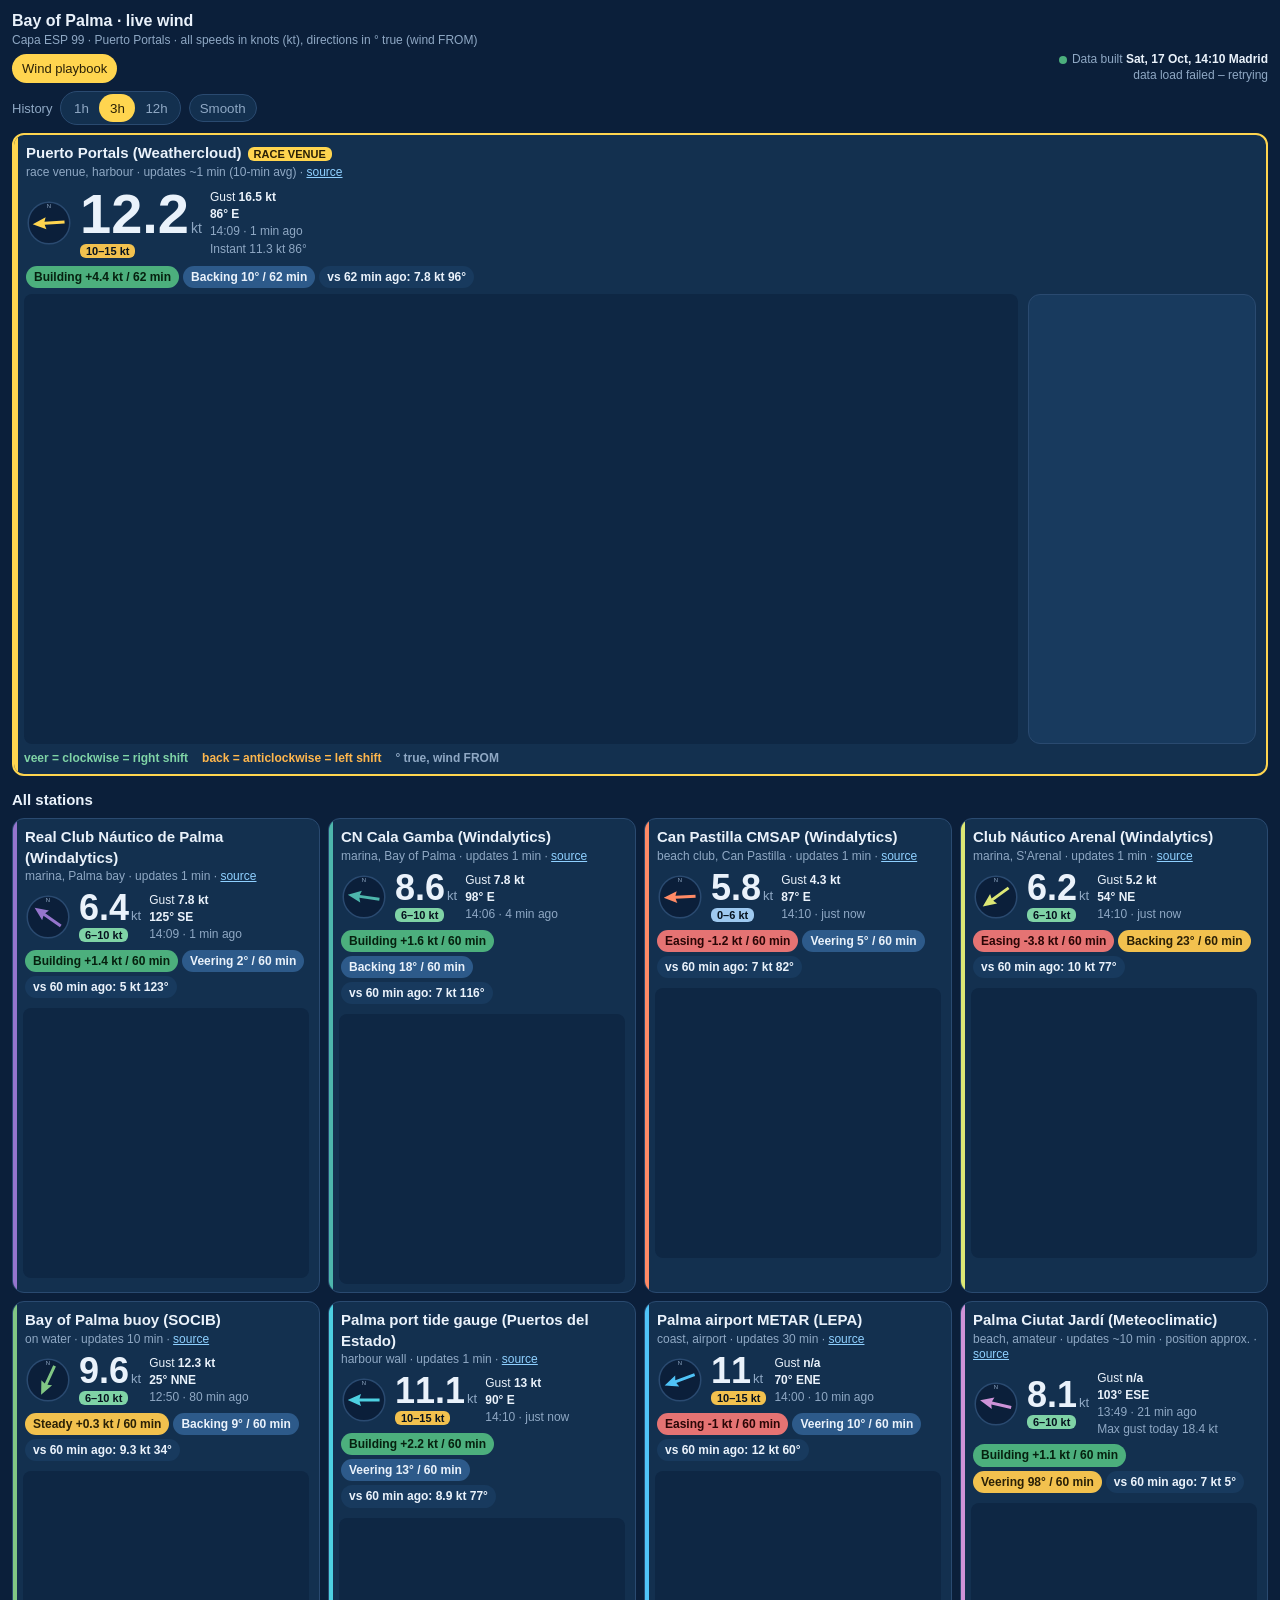
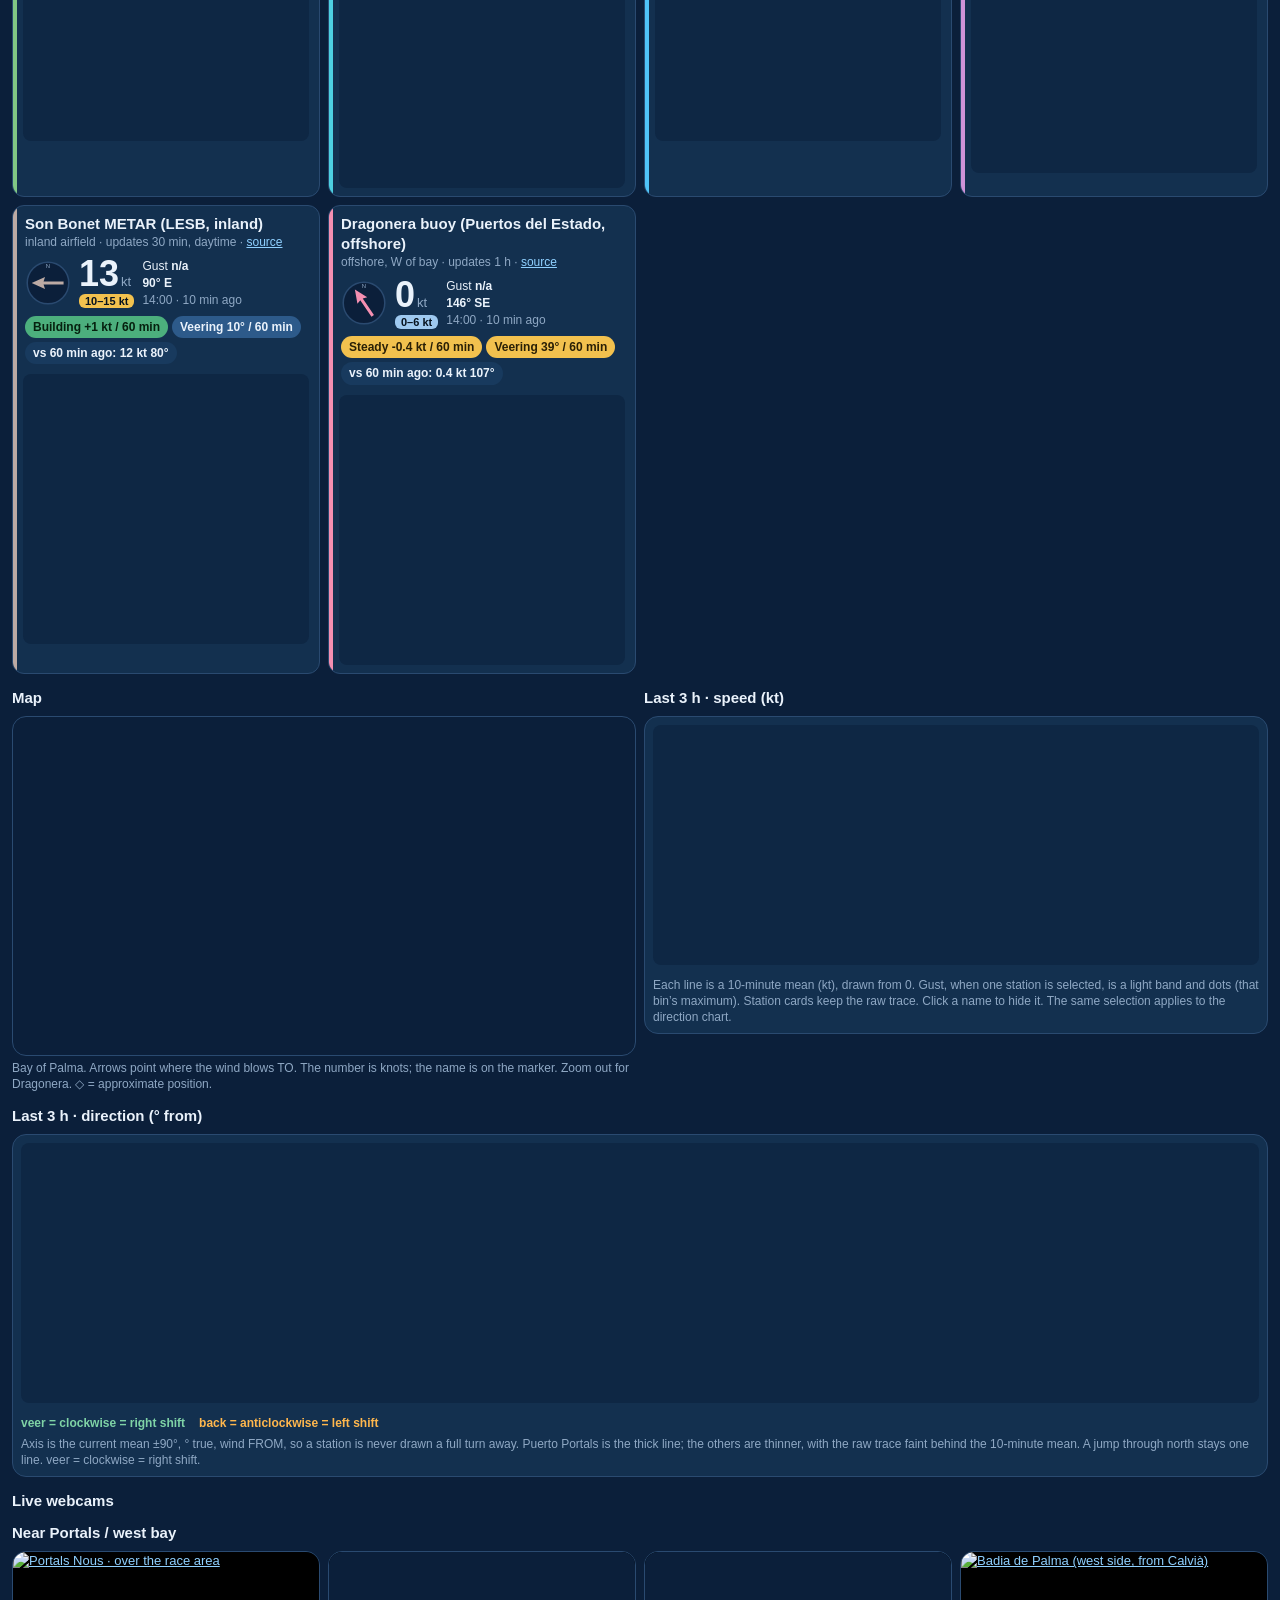
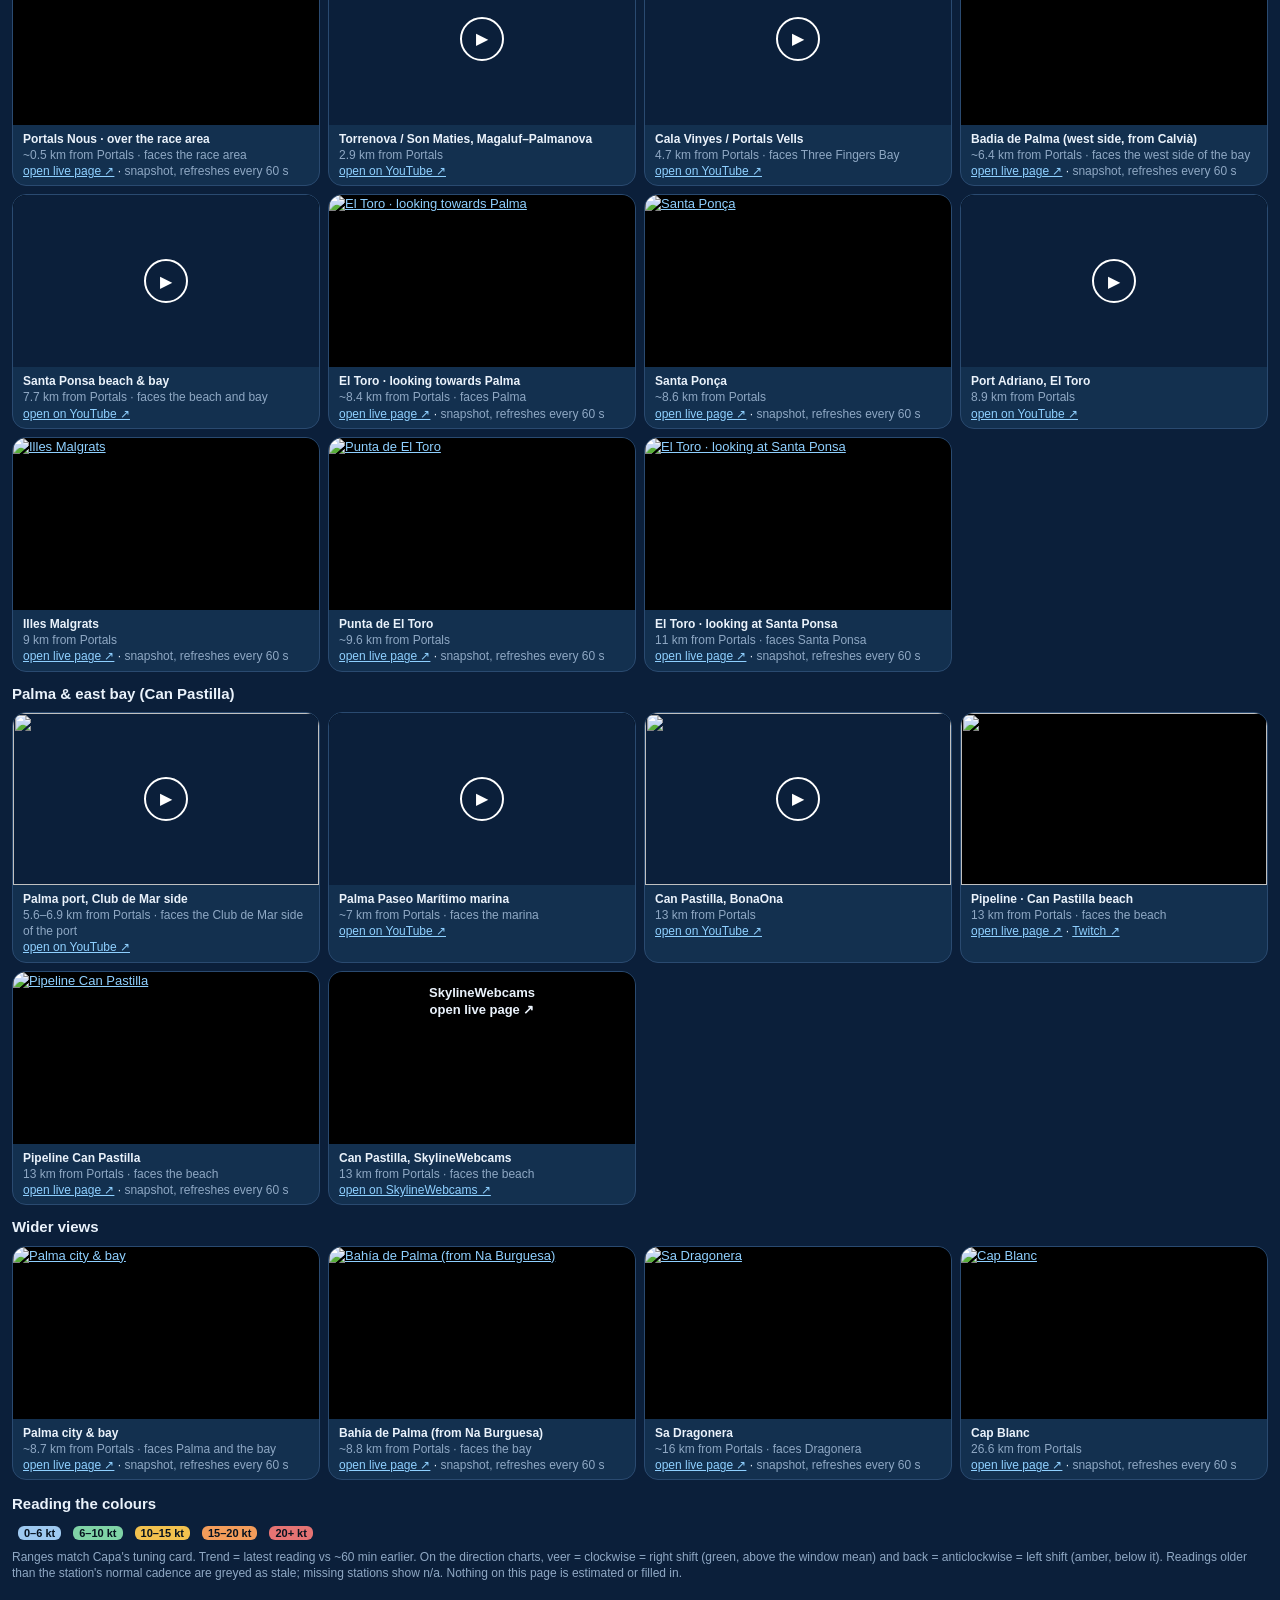
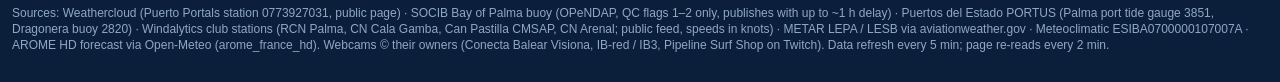
==== site/index.html @ 5b49b43e "Fix direction charts so the axis and panels stay readable. Lock chart SVG heights so the hero and st" ====
<!doctype html>
<html lang="en"><head>
<meta charset="utf-8"><meta name="viewport" content="width=device-width,initial-scale=1,viewport-fit=cover">
<title>Bay of Palma live wind · Capa ESP 99</title>
<meta name="theme-color" content="#0B1F3A">
<link rel="stylesheet" href="https://unpkg.com/leaflet@1.9.4/dist/leaflet.css">
<style>
:root{--navy:#0B1F3A;--panel:#13304F;--panel2:#183a5e;--line:#2A4A70;--text:#EAF2FB;--muted:#8FA8C4;--green:#4CAF7D;--red:#E57373;--amber:#F2C14E}
*{box-sizing:border-box}html,body{margin:0;background:var(--navy);color:var(--text);font:13px/1.35 -apple-system,BlinkMacSystemFont,"Segoe UI",Roboto,sans-serif}
.wrap{max-width:1440px;margin:0 auto;padding:10px 12px 28px}
header{display:flex;justify-content:space-between;align-items:flex-end;gap:8px;flex-wrap:wrap;margin-bottom:8px}
h1{font-size:16px;margin:0}h2{font-size:15px;margin:14px 0 8px}.muted{color:var(--muted)}.small{font-size:12px}
.upd{font-size:12px;color:var(--muted);text-align:right}.upd b{color:var(--text)}
.playlink{display:inline-block;margin-top:6px;font:600 12px/1 inherit;color:#2a2006;background:#FFD54F;text-decoration:none;border-radius:999px;padding:6px 10px}
.playlink:hover{filter:brightness(1.06)}
.dot{display:inline-block;width:8px;height:8px;border-radius:50%;background:var(--green);margin-right:5px;vertical-align:middle}
.grid{display:grid;grid-template-columns:repeat(auto-fill,minmax(248px,1fr));gap:8px}
.card{background:var(--panel);border:1px solid var(--line);border-radius:12px;padding:8px 10px;position:relative;overflow:hidden}
.card .bar{position:absolute;left:0;top:0;bottom:0;width:4px}
.card h3{font-size:15px;margin:0 0 1px;padding-left:2px}.card .sub{font-size:12px;color:var(--muted);padding-left:2px;line-height:1.3}
.row{display:flex;align-items:center;gap:8px;margin-top:6px;padding-left:2px}
.spd{font-size:36px;font-weight:700;line-height:1}.spd small{font-size:13px;color:var(--muted);font-weight:500;margin-left:2px}
.meta{font-size:12px}.meta div{margin:1px 0}
.arrow{width:46px;height:46px;flex:0 0 46px}
.pills{display:flex;flex-wrap:wrap;align-items:center;gap:4px;margin-top:6px;padding-left:2px}
.pill{flex:0 0 auto;align-self:center;white-space:nowrap;font-size:12px;line-height:1.35;font-weight:600;padding:3px 8px;border-radius:999px;background:var(--panel2);color:var(--text)}
.pill.up{background:var(--green);color:#06210f}.pill.down{background:var(--red);color:#2a0606}.pill.flat{background:var(--amber);color:#2a2006}
.pill.veer,.pill.back{background:#2d5a8a}.pill.big{background:var(--amber);color:#2a2006;font-size:12px;line-height:1.35;padding:3px 8px}
.range{font-size:11px;font-weight:700;padding:1px 6px;border-radius:6px;color:#06121f}
.na{opacity:.55}.na .spd{font-size:26px}
.hero{border:2px solid #FFD54F}.hero .spd{font-size:56px}.hero .spd small{font-size:14px}
.tag{font-size:11px;font-weight:700;background:#FFD54F;color:#2a2006;border-radius:6px;padding:1px 6px;margin-left:6px;vertical-align:middle}
#map{height:340px;border-radius:14px;border:1px solid var(--line)}
.leaflet-container{background:#0f2a47}
.wlab{background:rgba(11,31,58,.92);color:#fff;border:1px solid var(--line);border-radius:6px;padding:0 4px;font-size:11px;font-weight:700;line-height:1.35;white-space:nowrap}
.leaflet-div-icon.mkicon{background:transparent;border:0}
.mk{position:relative;width:18px;height:18px;overflow:visible}
.mk svg{display:block}
.mk .wlab{position:absolute;left:16px;top:-4px;pointer-events:none}
.leaflet-tooltip{background:#0B1F3A;color:#EAF2FB;border:1px solid #2A4A70;font-size:12px;font-weight:600;box-shadow:none}
.leaflet-tooltip-top:before{border-top-color:#2A4A70}
.chartbox{background:var(--panel);border:1px solid var(--line);border-radius:14px;padding:8px}
svg text{fill:var(--muted);font-size:11px}
.winbar{display:flex;align-items:center;gap:8px;flex-wrap:wrap;margin:0 0 8px}
.wins{display:flex;background:var(--panel);border:1px solid var(--line);border-radius:999px;padding:2px}
.wins button{font:600 12px/1 inherit;color:var(--muted);background:transparent;border:0;border-radius:999px;padding:5px 10px;min-height:28px;min-width:36px;cursor:pointer}
.wins button.on{background:#FFD54F;color:#2a2006}
#smooth{font:600 12px/1 inherit;color:var(--muted);background:var(--panel);border:1px solid var(--line);border-radius:999px;padding:5px 10px;min-height:28px;cursor:pointer}
#smooth.on{background:#8fd0ff;color:#062033}
.station-chart,.combo-chart{margin-top:0;touch-action:pan-y;min-width:0;background:#0E2744;border-radius:8px}
.card .station-chart{min-height:270px}
.hero .station-chart{min-height:450px}
#cAll{min-height:240px}#cDirAll{min-height:260px}
.station-chart svg,.combo-chart svg{font-family:inherit;display:block;width:100%;max-width:100%}
.station-chart svg text,.combo-chart svg text{fill:#E7F1FB;font-size:12px}
.windpair{display:flex;flex-direction:column;gap:4px;margin-top:6px;min-width:0}
.shift{display:flex;flex-wrap:wrap;align-items:baseline;gap:2px 10px}
.shift-now{font-size:26px;font-weight:800;letter-spacing:-.03em;line-height:1}
.shift-now .cp{font-size:14px;font-weight:700;color:#8FD0FF;margin-left:4px}
.shift-d{font-size:13px;font-weight:700}
.shift-d.veer{color:#7FD3A6}
.shift-d.back{color:#FFB74D}
.shift-d.steady{color:#C5D4E6}
.shift-d.na{color:#8FA8C4;font-weight:600}
.hero .shift-now{font-size:36px}
.hero .shift-now .cp{font-size:16px}
.hero .shift-d{font-size:15px}
.dirkey{display:flex;flex-wrap:wrap;gap:4px 14px;margin-top:6px;font-size:12px;font-weight:650}
.dirkey .veer{color:#7FD3A6}
.dirkey .back{color:#FFB74D}
@media(min-width:720px){
  .hero .windpair{display:grid;grid-template-columns:minmax(0,1fr) 228px;gap:10px;align-items:stretch}
  .hero .station-chart{grid-column:1;grid-row:1}
  .hero .shift{grid-column:2;grid-row:1;flex-direction:column;align-items:flex-start;justify-content:center;gap:8px;background:#183a5e;border:1px solid var(--line);border-radius:12px;padding:12px 14px}
  .hero .shift-now{font-size:46px}
  .hero .shift-now .cp{font-size:20px}
}
.legend{display:flex;flex-wrap:wrap;gap:4px;font-size:12px;margin:6px 0 0}
.legend button{font:600 12px/1 inherit;color:var(--text);background:var(--panel2);border:1px solid var(--line);border-radius:999px;padding:4px 8px;min-height:26px;cursor:pointer;display:inline-flex;align-items:center;gap:5px}
.legend button.off{opacity:.38}
.legend i{display:inline-block;width:16px;height:0;border-top:3px solid;border-radius:2px}
.legend i.dash{border-top-style:dashed}
.tip{position:fixed;z-index:80;pointer-events:none;background:#071525;border:1px solid #8fd0ff;color:#EAF2FB;border-radius:8px;padding:5px 7px;font-size:12px;line-height:1.35;max-width:min(280px,calc(100vw - 16px));box-shadow:0 6px 18px rgba(0,0,0,.45)}
.camgroup{margin:0 0 8px}
.camgroup h3{font-size:15px;margin:12px 0 8px}
.cams{display:grid;grid-template-columns:repeat(auto-fill,minmax(280px,1fr));gap:8px}
.cam{background:var(--panel);border:1px solid var(--line);border-radius:14px;overflow:hidden}
.cam .media{aspect-ratio:16/9;background:#000;display:block;width:100%;position:relative}.cam img{width:100%;height:100%;object-fit:cover;display:block}
.cam iframe{width:100%;height:100%;border:0;display:block}
.cam .cap{padding:6px 10px;font-size:12px}.cam .cap a{color:#8fd0ff}
.ytgo{position:absolute;inset:0;width:100%;height:100%;border:0;padding:0;margin:0;background:#0B1F3A;cursor:pointer;color:#fff}
.ytgo img{width:100%;height:100%;object-fit:cover}
.ytbtn{position:absolute;left:50%;top:50%;transform:translate(-50%,-50%);width:44px;height:44px;border-radius:50%;background:rgba(11,31,58,.85);border:2px solid #fff;display:flex;align-items:center;justify-content:center;font-size:16px}
.skylink{display:flex;align-items:center;justify-content:center;text-align:center;padding:12px;color:#EAF2FB;text-decoration:none;font-size:13px;font-weight:600}
a{color:#8fd0ff}
table.rng{border-collapse:collapse;font-size:12px}table.rng td{padding:2px 6px}
footer{margin-top:24px;font-size:12px;color:var(--muted)}
.two{display:grid;grid-template-columns:1fr;gap:8px}@media(min-width:900px){.two{grid-template-columns:1fr 1fr}}
@media(max-width:420px){.hero .spd{font-size:44px}.row{gap:6px}}
</style></head><body><div class="wrap">
<header>
  <div><h1>Bay of Palma · live wind</h1><div class="muted small">Capa ESP 99 · Puerto Portals · all speeds in knots (kt), directions in ° true (wind FROM)</div><a class="playlink" href="playbook.html">Wind playbook</a></div>
  <div class="upd"><span class="dot" id="dot"></span>Data built <b id="gen">–</b><br><span id="age">loading…</span></div>
</header>
<div class="winbar">
  <span class="muted">History</span>
  <div class="wins" id="wins" role="group" aria-label="History window">
    <button type="button" data-h="1" aria-pressed="false">1h</button>
    <button type="button" data-h="3" class="on" aria-pressed="true">3h</button>
    <button type="button" data-h="12" aria-pressed="false">12h</button>
  </div>
  <button type="button" id="smooth" aria-pressed="false" title="3-point smoothing on each station chart. Off keeps the raw readings.">Smooth</button>
  <span class="muted small" id="winnote"></span>
</div>

<div id="hero"></div>
<h2>All stations</h2>
<div class="grid" id="cards"></div>

<div class="two">
  <div><h2>Map</h2><div id="map"></div><div class="muted small" style="margin-top:4px">Bay of Palma. Arrows point where the wind blows TO. The number is knots; the name is on the marker. Zoom out for Dragonera. ◇ = approximate position.</div></div>
  <div><h2 id="hSpeed">Last 3 h · speed (kt)</h2><div class="chartbox"><div id="cAll" class="combo-chart"></div><div class="legend" id="lgd"></div>
       <div class="muted small" style="margin-top:6px">Each line is a 10-minute mean (kt), drawn from 0. Gust, when one station is selected, is a light band and dots (that bin’s maximum). Station cards keep the raw trace. Click a name to hide it. The same selection applies to the direction chart.</div></div></div>
</div>

<h2 id="hDir">Last 3 h · direction (° from)</h2>
<div class="chartbox">
  <div id="cDirAll" class="combo-chart"></div>
  <div class="legend" id="lgdDir"></div>
  <div class="dirkey"><span class="veer">veer = clockwise = right shift</span><span class="back">back = anticlockwise = left shift</span></div>
  <div class="muted small" style="margin-top:4px">Axis is the current mean ±90°, ° true, wind FROM, so a station is never drawn a full turn away. Puerto Portals is the thick line; the others are thinner, with the raw trace faint behind the 10-minute mean. A jump through north stays one line. veer = clockwise = right shift.</div>
</div>

<h2>Live webcams</h2>
<div id="cams"></div>

<h2>Reading the colours</h2>
<table class="rng"><tr id="rngrow"></tr></table>
<div class="muted small" style="margin-top:6px">Ranges match Capa's tuning card. Trend = latest reading vs ~60 min earlier. On the direction charts, veer = clockwise = right shift (green, above the window mean) and back = anticlockwise = left shift (amber, below it). Readings older than the station's normal cadence are greyed as stale; missing stations show n/a. Nothing on this page is estimated or filled in.</div>

<footer>
Sources: Weathercloud (Puerto Portals station 0773927031, public page) · SOCIB Bay of Palma buoy (OPeNDAP, QC flags 1–2 only, publishes with up to ~1 h delay) · Puertos del Estado PORTUS (Palma port tide gauge 3851, Dragonera buoy 2820) · Windalytics club stations (RCN Palma, CN Cala Gamba, Can Pastilla CMSAP, CN Arenal; public feed, speeds in knots) · METAR LEPA / LESB via aviationweather.gov · Meteoclimatic ESIBA0700000107007A · AROME HD forecast via Open-Meteo (arome_france_hd). Webcams © their owners (Conecta Balear Visiona, IB-red / IB3, Pipeline Surf Shop on Twitch). Data refresh every 5 min; page re-reads every 2 min.
</footer>
</div>
<script src="https://unpkg.com/leaflet@1.9.4/dist/leaflet.js"></script>
<script>
const RANGES=[[0,6,'#9EC9F0','0–6'],[6,10,'#7FD3A6','6–10'],[10,15,'#F2C14E','10–15'],[15,20,'#F39C5A','15–20'],[20,99,'#E57373','20+']];
const rng=v=>RANGES.find(r=>v>=r[0]&&v<r[1])||RANGES[4];
const C16=["N","NNE","NE","ENE","E","ESE","SE","SSE","S","SSW","SW","WSW","W","WNW","NW","NNW"];
const compass=d=>C16[Math.round(d/22.5)%16];
const fmtT=ts=>new Date(ts*1000).toLocaleTimeString('en-GB',{timeZone:'Europe/Madrid',hour:'2-digit',minute:'2-digit'});
const f1=v=>v==null?'–':(Math.round(v*10)/10).toString();
const esc=s=>String(s??'').replace(/[&<>"]/g,c=>({'&':'&amp;','<':'&lt;','>':'&gt;','"':'&quot;'}[c]));
let DATA=null,map=null,layer=null,WIN=3,chartSeq=0;
const hidden=new Set();
let TIP=null,tipSticky=false;

function arrowSVG(dir,color,size=62){
  if(dir==null) return `<svg class="arrow" viewBox="0 0 62 62"><circle cx="31" cy="31" r="28" fill="none" stroke="#2A4A70" stroke-width="2"/><text x="31" y="35" text-anchor="middle">var</text></svg>`;
  return `<svg class="arrow" viewBox="0 0 62 62" style="width:${size}px;height:${size}px"><circle cx="31" cy="31" r="28" fill="#0B1F3A" stroke="#2A4A70" stroke-width="2"/>
  <text x="31" y="11" text-anchor="middle" style="font-size:8px">N</text>
  <g transform="rotate(${dir+180} 31 31)"><path d="M31 9 L39 27 L33 25 L33 52 L29 52 L29 25 L23 27 Z" fill="${color}"/></g></svg>`;
}
function trendPills(tr){
  if(!tr) return '<span class="pill">trend: need ~1 h of data</span>';
  let h='';const d=tr.dspd;
  const win=tr.mins||60;
  h+= d>0.4?`<span class="pill up">Building +${f1(d)} kt / ${win} min</span>`:d<-0.4?`<span class="pill down">Easing ${f1(d)} kt / ${win} min</span>`:`<span class="pill flat">Steady ${d>0?'+':''}${f1(d)} kt / ${win} min</span>`;
  if(tr.ddir!=null){const a=tr.ddir;h+= a===0?`<span class="pill">Dir steady / ${win} min</span>`:`<span class="pill ${Math.abs(a)>=20?'big':(a>0?'veer':'back')}">${a>0?'Veering':'Backing'} ${Math.abs(a)}° / ${win} min</span>`;}
  h+=`<span class="pill">vs ${tr.mins} min ago: ${f1(tr.spd0)} kt${tr.dir0!=null?' '+Math.round(tr.dir0)+'°':''}</span>`;
  return h;
}
function card(s,hero){
  const l=s.last, na=s.status!=='ok';
  const r=l&&l.spd!=null?rng(l.spd):null;
  const ageTxt=s.age_min==null?'no reading':(s.age_min<1?'just now':`${s.age_min} min ago`);
  let body;
  if(!l){body=`<div class="row"><div class="spd">n/a</div><div class="meta muted">${esc(s.error||'no data from source')}</div></div>`;}
  else body=`<div class="row">${arrowSVG(l.dir,s.color,hero?56:46)}
     <div><div class="spd">${f1(l.spd)}<small>kt</small></div>${r?`<span class="range" style="background:${r[2]}">${r[3]} kt</span>`:''}</div>
     <div class="meta"><div>Gust <b>${l.gst!=null?f1(l.gst)+' kt':(l.gst_day!=null?'n/a':'n/a')}</b></div>
     <div><b>${l.dir!=null?Math.round(l.dir)+'° '+compass(l.dir):'variable'}</b></div>
     <div class="muted">${fmtT(l.t)} · ${ageTxt}${s.status==='stale'?' · <b style="color:#F2C14E">STALE</b>':''}</div>
     ${l.gst_day!=null?`<div class="muted small">Max gust today ${f1(l.gst_day)} kt</div>`:''}
     ${l.spd_inst!=null?`<div class="muted small">Instant ${f1(l.spd_inst)} kt ${l.dir_inst!=null?Math.round(l.dir_inst)+'°':''}</div>`:''}</div></div>
     <div class="pills">${na&&s.status==='stale'?'<span class="pill">stale: trend hidden</span>':trendPills(s.trend)}</div>`;
  body+=`<div class="windpair"><div class="shift" data-shift="${s.id}"></div><div class="station-chart" data-chart="station" data-sid="${s.id}"></div></div>`;
  if(hero) body+=`<div class="dirkey"><span class="veer">veer = clockwise = right shift</span><span class="back">back = anticlockwise = left shift</span><span class="muted">° true, wind FROM</span></div>`;
  return `<div class="card ${hero?'hero':''} ${na?'na':''}"><div class="bar" style="background:${s.color}"></div>
   <h3>${esc(s.name)}${hero?'<span class="tag">RACE VENUE</span>':''}</h3>
   <div class="sub">${esc(s.kind)} · updates ${esc(s.cadence)}${s.approx?' · position approx.':''} · <a href="${s.link}" target="_blank" rel="noopener">source</a></div>${body}</div>`;
}
function render(){
  const D=DATA; const st=D.stations;
  document.getElementById('gen').textContent=new Date(D.generated*1000).toLocaleString('en-GB',{timeZone:'Europe/Madrid',weekday:'short',day:'2-digit',month:'short',hour:'2-digit',minute:'2-digit'})+' Madrid';
  const hero=st.find(s=>s.priority);
  document.getElementById('hero').innerHTML=hero?card(hero,true):'';
  document.getElementById('cards').innerHTML=st.filter(s=>!s.priority).map(s=>card(s,false)).join('');
  drawMap(st); drawCharts(); tick();
}
function tick(){ if(!DATA) return; const m=Math.round((Date.now()/1000-DATA.generated)/60);
  document.getElementById('age').textContent=`${m<1?'just now':m+' min ago'} · data refreshes every 5 min`;
  document.getElementById('dot').style.background=m>25?'#E57373':(m>12?'#F2C14E':'#4CAF7D');}
const BAY=[[39.45,2.45],[39.60,2.80]];
function declutterLabels(){
  const labs=[...document.querySelectorAll('#map .wlab')];
  const placed=[];
  const tries=[[16,-4],[-34,-4],[16,12],[-34,12],[16,-18],[2,-20]];
  labs.forEach(el=>{
    let chosen=tries[0];
    for(const t of tries){
      el.style.left=t[0]+'px'; el.style.top=t[1]+'px';
      const b=el.getBoundingClientRect();
      if(b.width<2) continue;
      const box={l:b.left,t:b.top,r:b.right,b:b.bottom};
      const hit=placed.some(p=>!(box.r<p.l+1||box.l>p.r-1||box.b<p.t+1||box.t>p.b-1));
      if(!hit){chosen=t; placed.push(box); break;}
    }
    el.style.left=chosen[0]+'px'; el.style.top=chosen[1]+'px';
  });
}
function drawMap(st){
  if(!map){map=L.map('map',{zoomControl:true,attributionControl:true});
    L.tileLayer('https://{s}.tile.openstreetmap.org/{z}/{x}/{y}.png',{maxZoom:17,attribution:'© OpenStreetMap'}).addTo(map);
    map.fitBounds(BAY,{padding:[12,12]});
    map.on('zoomend moveend',declutterLabels);}
  if(layer) layer.remove(); layer=L.layerGroup().addTo(map);
  st.forEach(s=>{const l=s.last; const ok=s.status==='ok'&&l;
    const mark=ok&&l.dir!=null?`<svg width="18" height="18" viewBox="0 0 30 30"><g transform="rotate(${l.dir+180} 15 15)"><path d="M15 2 L21 14 L16.5 12.5 L16.5 28 L13.5 28 L13.5 12.5 L9 14 Z" fill="${s.color}" stroke="#0B1F3A" stroke-width="1.2"/></g></svg>`:`<svg width="12" height="12" style="margin:3px"><circle cx="6" cy="6" r="5" fill="${s.color}" stroke="#0B1F3A"/></svg>`;
    const html=`<div class="mk">${mark}<span class="wlab">${ok?f1(l.spd):'n/a'}</span></div>`;
    L.marker([s.lat,s.lon],{icon:L.divIcon({html,className:'mkicon',iconSize:[18,18],iconAnchor:[9,9]})}).addTo(layer)
     .bindTooltip(`${s.approx?'◇ ':''}${esc(s.short)}`,{direction:'top',offset:[0,-8]})
     .bindPopup(`<b>${esc(s.name)}</b><br>${ok?`${f1(l.spd)} kt, gust ${l.gst!=null?f1(l.gst)+' kt':'n/a'}, ${l.dir!=null?Math.round(l.dir)+'°':'var'}<br>${fmtT(l.t)} Madrid`:'n/a'}`);
  });
  L.circleMarker([39.515,2.565],{radius:5,color:'#fff',weight:1,fillOpacity:0}).addTo(layer).bindPopup('AROME HD forecast point (Portals race area)');
  requestAnimationFrame(declutterLabels);
}
function lighten(hex,t){
  const n=parseInt(String(hex).replace('#',''),16);
  if(!isFinite(n)) return '#EAF2FB';
  const m=c=>Math.round(c+(255-c)*t);
  return '#'+[m((n>>16)&255),m((n>>8)&255),m(n&255)].map(v=>v.toString(16).padStart(2,'0')).join('');
}
function yScale(maxVal){
  const v=Math.max(4, maxVal||0);
  let step=v<=10?2:v<=20?5:v<=40?10:20;
  let yMax=Math.ceil(v/step)*step;
  if(yMax/step>6){step*=2; yMax=Math.ceil(v/step)*step;}
  return {yMax,step};
}
function inWin(o,t0,t1){return o&&o.t>=t0&&o.t<=t1;}
let SMOOTH=false;
function circMean(vals){
  let s=0,c=0,n=0;
  vals.forEach(d=>{if(d==null||!isFinite(+d)) return; const r=+d*Math.PI/180; s+=Math.sin(r); c+=Math.cos(r); n++;});
  if(!n) return null;
  return (Math.atan2(s,c)*180/Math.PI+360)%360;
}
function normDeg(d){return ((+d%360)+360)%360;}
function signedDelta(from,to){
  let d=normDeg(to)-normDeg(from);
  if(d>180) d-=360;
  if(d<-180) d+=360;
  return d;
}
function resample10(samples){
  const bins=new Map();
  (samples||[]).forEach(o=>{
    if(!o||o.t==null) return;
    const key=Math.floor(o.t/600)*600;
    let b=bins.get(key);
    if(!b){b={t:key,spd:[],gst:[],dir:[]}; bins.set(key,b);}
    if(o.spd!=null) b.spd.push(+o.spd);
    if(o.gst!=null) b.gst.push(+o.gst);
    if(o.dir!=null&&isFinite(+o.dir)) b.dir.push(+o.dir);
  });
  return [...bins.values()].sort((a,b)=>a.t-b.t).map(b=>({
    t:b.t,
    spd:b.spd.length?Math.round(b.spd.reduce((s,v)=>s+v,0)/b.spd.length*10)/10:null,
    gst:b.gst.length?Math.round(Math.max(...b.gst)*10)/10:null,
    dir:b.dir.length?Math.round(circMean(b.dir)):null,
  })).filter(o=>o.spd!=null||o.gst!=null||o.dir!=null);
}
function dirMean10(samples){
  const bins=new Map();
  (samples||[]).forEach(o=>{
    if(!o||o.t==null||o.dir==null||!isFinite(+o.dir)) return;
    const key=Math.floor(o.t/600)*600;
    let b=bins.get(key);
    if(!b){b={t:[],dir:[]}; bins.set(key,b);}
    b.t.push(o.t); b.dir.push(+o.dir);
  });
  return [...bins.values()].map(b=>({
    t:Math.round(b.t.reduce((s,v)=>s+v,0)/b.t.length),
    dir:circMean(b.dir),
  })).sort((a,b)=>a.t-b.t);
}
const DIR_GAP=4500;
function unwrapTo(points, target){
  if(target==null||!isFinite(target)) return [];
  const out=[];
  let prev=null;
  (points||[]).forEach(p=>{
    if(!p||p.t==null||p.dir==null||!isFinite(+p.dir)){prev=null; return;}
    const u=target+signedDelta(target, +p.dir);
    let brk=true;
    if(prev&&p.t-prev.t<=DIR_GAP&&Math.abs(u-prev.u)<=80) brk=false;
    out.push({t:p.t,dir:+p.dir,spd:p.spd,gst:p.gst,u,brk});
    prev={t:p.t,u};
  });
  return out;
}
function dirLab(v){
  let n=Math.round(normDeg(v));
  if(n===360) n=0;
  return String(n).padStart(3,'0')+'° '+compass(n);
}
function dirWindow(center){
  if(center==null||!isFinite(center)) return {lo:0,hi:180};
  let lo=Math.round((center-90)/30)*30;
  const hi=lo+180;
  return {lo,hi};
}
function placeSeries(points, center){
  const un=unwrapTo(points, center);
  if(un.length>1){
    const mid=un[Math.floor(un.length/2)].u;
    const k=Math.round((center-mid)/360);
    if(k) un.forEach(p=>{p.u+=k*360;});
  }
  return un;
}
function scaleVals(unwrapped){
  if(unwrapped.length<=4) return unwrapped.map(p=>p.u);
  return unwrapped.filter((p,i)=>{
    const prev=unwrapped[i-1], next=unwrapped[i+1];
    const farP=!prev||Math.abs(prev.u-p.u)>80||p.t-prev.t>DIR_GAP;
    const farN=!next||Math.abs(next.u-p.u)>80||next.t-p.t>DIR_GAP;
    return !(farP&&farN);
  }).map(p=>p.u);
}
function smooth3(samples){
  const near=(a,b)=>Math.abs(a.t-b.t)<=15*60;
  return samples.map((o,i)=>{
    const nb=[samples[i-1],o,samples[i+1]].filter(p=>p&&near(p,o));
    const sp=nb.filter(p=>p.spd!=null), gs=nb.filter(p=>p.gst!=null);
    return {...o,
      spd:sp.length?sp.reduce((s,p)=>s+Number(p.spd),0)/sp.length:o.spd,
      gst:gs.length?gs.reduce((s,p)=>s+Number(p.gst),0)/gs.length:o.gst};
  });
}
function fmtShift(delta, mins){
  if(delta==null) return `<div class="shift-d na">n/a / ${mins} min</div>`;
  const cls=delta>0?'veer':delta<0?'back':'steady';
  const word=delta>0?'veering':delta<0?'backing':'steady';
  const sign=delta>0?'+':delta<0?'−':'';
  return `<div class="shift-d ${cls}">${sign}${Math.abs(Math.round(delta))}° / ${mins} min ${word}</div>`;
}
function nearestDir(samples, target, tol){
  let best=null, bd=1e18;
  (samples||[]).forEach(o=>{
    if(!o||o.dir==null||o.t==null||!isFinite(+o.dir)) return;
    const d=Math.abs(o.t-target);
    if(d<bd){bd=d; best=o;}
  });
  return best&&bd<=tol?best:null;
}
function shiftHTML(station){
  const samples=station.series||[];
  const t1=DATA.generated, t0=t1-WIN*3600;
  let pts=samples.filter(o=>o&&o.dir!=null&&o.t>=t0&&o.t<=t1);
  if(!pts.length) pts=samples.filter(o=>o&&o.dir!=null&&o.t<=t1);
  if(!pts.length) return `<div class="shift-now">–</div><div class="shift-d na">no direction</div>`;
  const last=pts.reduce((a,b)=>a.t>=b.t?a:b);
  const d10s=nearestDir(samples, last.t-600, 12*60);
  const d30s=nearestDir(samples, last.t-1800, 20*60);
  const deg=Math.round(normDeg(last.dir));
  return `<div class="shift-now">${deg}°<span class="cp">${compass(deg)}</span></div>`
    +fmtShift(d10s?signedDelta(d10s.dir, last.dir):null, 10)
    +fmtShift(d30s?signedDelta(d30s.dir, last.dir):null, 30);
}
function renderPanels(el,opt){
  if(!el||!DATA) return;
  const speedH=opt.speedH||0, dirH=opt.dirH||0;
  const gap=speedH&&dirH?10:0;
  const top=18, timeH=22;
  const H=top+speedH+gap+dirH+timeH;
  const W=Math.max(200, el.clientWidth||320);
  const Pl=74, Pr=10;
  const plotW=W-Pl-Pr;
  const speedTop=top, speedBot=top+speedH;
  const dirTop=speedBot+gap, dirBot=dirTop+dirH;
  const axisBot=dirH?dirBot:speedBot;
  const t0=DATA.generated-WIN*3600, t1=DATA.generated;
  const X=t=>Pl+(t-t0)/(t1-t0)*plotW;
  const n1=v=>(Math.round(v*10)/10).toFixed(1);
  let xs=WIN<=1?15*60:WIN<=3?30*60:2*3600;
  if(plotW<280) xs*=2;
  const vlines=(y1,y2)=>{
    let h='';
    for(let t=Math.ceil(t0/xs)*xs;t<=t1+1;t+=xs){
      const xx=X(Math.min(t,t1));
      h+=`<line x1="${n1(xx)}" x2="${n1(xx)}" y1="${n1(y1)}" y2="${n1(y2)}" stroke="#3E628C" stroke-dasharray="2 3"/>`;
    }
    return h;
  };
  const series=(opt.series||[]).map(s=>{
    const raw=(s.samples||[]).filter(o=>inWin(o,t0,t1));
    return {...s, raw, samples: opt.smooth?smooth3(raw):raw};
  });
  let g=`<rect width="${W}" height="${H}" fill="#0E2744"/>`;
  const cid='p'+(++chartSeq);
  if(speedH){
    let maxV=0, any=false;
    series.forEach(s=>s.samples.forEach(o=>{
      if(o.spd!=null&&isFinite(+o.spd)){any=true; if(+o.spd>maxV) maxV=+o.spd;}
      if(opt.gustBand&&s.gust&&o.gst!=null&&isFinite(+o.gst)&&+o.gst>maxV) maxV=+o.gst;
    }));
    const {yMax,step}=yScale(maxV);
    const Y=v=>speedBot-(v/yMax)*(speedBot-speedTop);
    for(let v=0;v<=yMax+1e-6;v+=step){
      const yy=Y(v);
      g+=`<line x1="${Pl}" x2="${W-Pr}" y1="${n1(yy)}" y2="${n1(yy)}" stroke="#3E628C" stroke-width="1"/>`;
      const ty=v===0?yy-3:yy+4;
      g+=`<text x="${Pl-6}" y="${n1(ty)}" text-anchor="end" fill="#E7F1FB" font-size="12">${v===yMax?v+' kt':v}</text>`;
    }
    if(!any) g+=`<text x="${n1(Pl+plotW/2)}" y="${n1((speedTop+speedBot)/2)}" text-anchor="middle" fill="#8FA8C4" font-size="12">No readings in this window</text>`;
    g+=vlines(speedTop, speedBot);
    g+=`<clipPath id="${cid}s"><rect x="${Pl}" y="${speedTop}" width="${plotW}" height="${speedH}"/></clipPath><g clip-path="url(#${cid}s)">`;
    const segsOf=(samples,okFn)=>{
      const segs=[]; let cur=[], prev=null;
      samples.forEach(o=>{
        const ok=okFn(o);
        if(!ok||(prev&&o.t-prev.t>DIR_GAP)){ if(cur.length) segs.push(cur); cur=ok?[o]:[]; }
        else cur.push(o);
        if(o&&o.t!=null) prev=o;
      });
      if(cur.length) segs.push(cur);
      return segs;
    };
    series.forEach(s=>{
      if(s.dash||!opt.fill) return;
      segsOf(s.samples,o=>o.spd!=null&&isFinite(+o.spd)).forEach(c=>{
        if(c.length<2) return;
        const topP=c.map(o=>n1(X(o.t))+' '+n1(Y(+o.spd))).join(' L');
        const a=c[0], b=c[c.length-1];
        g+=`<path d="M${topP} L${n1(X(b.t))} ${n1(Y(0))} L${n1(X(a.t))} ${n1(Y(0))} Z" fill="${s.color}" fill-opacity="0.22"/>`;
      });
    });
    series.forEach(s=>{
      if(!(opt.gustBand&&s.gust)) return;
      segsOf(s.samples,o=>o.spd!=null&&o.gst!=null&&isFinite(+o.spd)&&isFinite(+o.gst)).forEach(c=>{
        if(c.length<2) return;
        const up=c.map(o=>n1(X(o.t))+' '+n1(Y(Math.max(+o.spd,+o.gst)))).join(' L');
        const dn=c.slice().reverse().map(o=>n1(X(o.t))+' '+n1(Y(Math.min(+o.spd,+o.gst)))).join(' L');
        g+=`<path d="M${up} L${dn} Z" fill="${lighten(s.color,0.45)}" fill-opacity="0.28"/>`;
      });
      const gpts=s.samples.filter(o=>o.gst!=null&&isFinite(+o.gst));
      if(gpts.length&&gpts.length<=80) gpts.forEach(o=>{
        g+=`<circle cx="${n1(X(o.t))}" cy="${n1(Y(+o.gst))}" r="2.2" fill="${lighten(s.color,0.5)}" stroke="#0B1F3A" stroke-width="0.6"/>`;
      });
    });
    series.forEach(s=>{
      const pts=s.samples.filter(o=>o.spd!=null&&isFinite(+o.spd));
      let d='', pen=false, prev=null;
      pts.forEach(o=>{
        const cont=pen&&prev&&o.t-prev.t<=DIR_GAP;
        d+=(cont?'L':'M')+n1(X(o.t))+' '+n1(Y(+o.spd))+' ';
        pen=true; prev=o;
      });
      if(d) g+=`<path d="${d}" fill="none" stroke="${s.color}" stroke-width="2.5" ${s.dash?'stroke-dasharray="6 4" ':''}stroke-linecap="round" stroke-linejoin="round"/>`;
      if(opt.markers&&pts.length&&pts.length<=40) pts.forEach(o=>g+=`<circle cx="${n1(X(o.t))}" cy="${n1(Y(+o.spd))}" r="2.3" fill="${s.color}" stroke="#0B1F3A" stroke-width="0.6"/>`);
      if(opt.markers&&pts.length&&!s.dash){
        let mn=pts[0], mx=pts[0];
        pts.forEach(o=>{ if(+o.spd<+mn.spd) mn=o; if(+o.spd>+mx.spd) mx=o; });
        const mark=(o,word,above)=>{
          const xx=X(o.t);
          let yy=Y(+o.spd)+(above?-8:14);
          if(yy<speedTop+12) yy=Y(+o.spd)+14;
          if(yy>speedBot-4) yy=Y(+o.spd)-8;
          const anchor=xx<Pl+48?'start':xx>W-Pr-48?'end':'middle';
          g+=`<text x="${n1(xx)}" y="${n1(yy)}" text-anchor="${anchor}" fill="#E7F1FB" font-size="12" font-weight="700" stroke="#0B1F3A" stroke-width="3" paint-order="stroke">${word} ${f1(o.spd)}</text>`;
        };
        mark(mx,'max',true);
        if(mn!==mx) mark(mn,'min',false);
      }
    });
    g+=`</g>`;
    g+=`<line x1="${Pl}" x2="${W-Pr}" y1="${n1(speedBot)}" y2="${n1(speedBot)}" stroke="#9BB6D4"/>`;
    g+=`<line x1="${Pl}" x2="${Pl}" y1="${n1(speedTop)}" y2="${n1(speedBot)}" stroke="#9BB6D4"/>`;
  }
  let dirSeries=[];
  if(dirH){
    const inDir=o=>o&&o.dir!=null&&isFinite(+o.dir);
    const prepared=series.map(s=>{
      const faintSrc=(opt.faintRaw?(s.faint||[]):(opt.rawDir?s.raw:[])).filter(o=>inWin(o,t0,t1)&&inDir(o));
      const meanSrc=(opt.rawDir?dirMean10(s.raw):s.samples).filter(inDir);
      return {s, faintPts:faintSrc, meanPts:meanSrc};
    });
    const latest=[];
    prepared.forEach(p=>{
      const src=p.meanPts.length?p.meanPts:p.faintPts;
      if(src.length) latest.push(+src[src.length-1].dir);
    });
    const target=circMean(latest.length?latest:[].concat(...prepared.map(p=>p.meanPts.map(o=>+o.dir))));
    const center=target==null?0:target;
    const win=dirWindow(center);
    dirSeries=prepared.map(p=>({
      ...p,
      faintU:target==null?[]:placeSeries(p.faintPts, center),
      meanU:target==null?[]:placeSeries(p.meanPts, center),
    }));
    const Yd=u=>dirTop+(win.hi-u)/(win.hi-win.lo)*(dirBot-dirTop);
    const clipDir=pts=>{
      for(let i=0;i<pts.length;i++){
        const p=pts[i];
        const outside=p.u<win.lo||p.u>win.hi;
        const jump=i>0&&Math.abs(p.u-pts[i-1].u)>45;
        const prevOut=i>0&&(pts[i-1].u<win.lo||pts[i-1].u>win.hi);
        if(i===0||outside||jump||prevOut) p.brk=true;
      }
    };
    dirSeries.forEach(p=>{ clipDir(p.faintU); clipDir(p.meanU); });
    g+=`<rect x="${Pl}" y="${n1(dirTop)}" width="${plotW}" height="${dirH}" fill="#0B1F3A"/>`;
    for(let v=win.lo; v<=win.hi+1e-6; v+=10){
      const yy=Yd(v);
      const major=((Math.round(v)%30)+30)%30===0;
      g+=`<line x1="${Pl}" x2="${W-Pr}" y1="${n1(yy)}" y2="${n1(yy)}" stroke="${major?'#3E628C':'#2A4A70'}" stroke-width="1"/>`;
      if(major) g+=`<text x="${Pl-6}" y="${n1(yy+4)}" text-anchor="end" fill="#E7F1FB" font-size="12">${dirLab(v)}</text>`;
    }
    const anyDir=dirSeries.some(p=>p.faintU.length||p.meanU.length);
    if(!anyDir) g+=`<text x="${n1(Pl+plotW/2)}" y="${n1((dirTop+dirBot)/2)}" text-anchor="middle" fill="#8FA8C4" font-size="12">No direction in this window</text>`;
    g+=vlines(dirTop, dirBot);
    g+=`<clipPath id="${cid}d"><rect x="${Pl}" y="${dirTop}" width="${plotW}" height="${dirH}"/></clipPath><g clip-path="url(#${cid}d)">`;
    if(target!=null&&anyDir){
      const my=Yd(center);
      g+=`<line x1="${Pl}" x2="${W-Pr}" y1="${n1(my)}" y2="${n1(my)}" stroke="#8FD0FF" stroke-width="1.25" stroke-dasharray="5 4"/>`;
      const mlab=String(Math.round(normDeg(center))).padStart(3,'0')+'° mean';
      g+=`<text x="${W-Pr-4}" y="${n1(Math.min(dirBot-4, Math.max(dirTop+12, my-6)))}" text-anchor="end" fill="#8FD0FF" font-size="12" font-weight="700" stroke="#0B1F3A" stroke-width="3" paint-order="stroke">${mlab}</text>`;
    }
    if(opt.shade){
      dirSeries.forEach(p=>{
        const pts=p.meanU;
        for(let i=1;i<pts.length;i++){
          const a=pts[i-1], b=pts[i];
          if(b.brk||Math.abs(b.u-a.u)>80) continue;
          const pieces=[];
          const cross=(a.u-center)*(b.u-center)<0;
          if(cross&&a.u!==b.u){
            const tt=(center-a.u)/(b.u-a.u);
            const mid={t:a.t+(b.t-a.t)*tt, u:center};
            pieces.push([a, mid, Math.sign(a.u-center)]);
            pieces.push([mid, b, Math.sign(b.u-center)]);
          } else pieces.push([a, b, Math.sign(a.u-center)||Math.sign(b.u-center)]);
          pieces.forEach(([p1,p2,side])=>{
            if(!side) return;
            const col=side>0?'rgba(127,211,166,.32)':'rgba(255,183,77,.32)';
            g+=`<path d="M${n1(X(p1.t))} ${n1(Yd(p1.u))} L${n1(X(p2.t))} ${n1(Yd(p2.u))} L${n1(X(p2.t))} ${n1(Yd(center))} L${n1(X(p1.t))} ${n1(Yd(center))} Z" fill="${col}"/>`;
          });
        }
      });
    }
    const strokeU=(pts,color,width,dash,opacity)=>{
      let d='', pen=false;
      pts.forEach(p=>{
        if(p.brk) pen=false;
        d+=(pen?'L':'M')+n1(X(p.t))+' '+n1(Yd(p.u))+' ';
        pen=true;
      });
      if(d) g+=`<path d="${d}" fill="none" stroke="${color}" stroke-width="${width}" stroke-opacity="${opacity==null?1:opacity}" ${dash?'stroke-dasharray="6 4" ':''}stroke-linecap="round" stroke-linejoin="round"/>`;
    };
    dirSeries.forEach(p=>{
      const heroLine=!!p.s.priority;
      if(p.faintU.length){
        strokeU(p.faintU, p.s.color, heroLine?1.4:1, false, heroLine?0.45:0.28);
        if(p.faintU.length<=48) p.faintU.forEach(o=>{
          if(o.u<win.lo||o.u>win.hi) return;
          g+=`<circle cx="${n1(X(o.t))}" cy="${n1(Yd(o.u))}" r="2" fill="${p.s.color}" fill-opacity="0.7" stroke="#0B1F3A" stroke-width="0.4"/>`;
        });
      }
      const meanW=opt.emphasize?(heroLine?4:1.7):2.75;
      strokeU(p.meanU, p.s.color, meanW, !!p.s.dash, heroLine||!opt.emphasize?1:0.95);
      if(p.meanU.length&&p.meanU.length<=16) p.meanU.forEach(o=>{
        if(o.u<win.lo||o.u>win.hi) return;
        g+=`<circle cx="${n1(X(o.t))}" cy="${n1(Yd(o.u))}" r="${heroLine?3.4:2.4}" fill="${p.s.color}" stroke="#0B1F3A" stroke-width="0.7"/>`;
      });
    });
    g+=`</g>`;
    g+=`<line x1="${Pl}" x2="${W-Pr}" y1="${n1(dirBot)}" y2="${n1(dirBot)}" stroke="#9BB6D4"/>`;
    g+=`<line x1="${Pl}" x2="${Pl}" y1="${n1(dirTop)}" y2="${n1(dirBot)}" stroke="#9BB6D4"/>`;
  }
  const gridTop=speedH?speedTop:dirTop;
  for(let t=Math.ceil(t0/xs)*xs;t<=t1+1;t+=xs){
    const xx=X(Math.min(t,t1));
    const anchor=xx<Pl+28?'start':xx>W-Pr-28?'end':'middle';
    g+=`<text x="${n1(xx)}" y="${H-5}" text-anchor="${anchor}" fill="#E7F1FB" font-size="12">${fmtT(t)}</text>`;
  }
  g+=`<line class="xh" x1="0" y1="${n1(gridTop)}" x2="0" y2="${n1(axisBot)}" stroke="#EAF2FB" stroke-opacity="0" stroke-width="1"/>`;
  g+=`<rect class="hit" x="0" y="0" width="${W}" height="${H}" fill="transparent"/>`;
  el.innerHTML=`<svg viewBox="0 0 ${W} ${H}" style="width:100%;height:${H}px;display:block" role="img" aria-label="${esc(opt.label||'Wind chart')}">${g}</svg>`;
  const svg=el.querySelector('svg');
  const xh=el.querySelector('.xh');
  const show=ev=>{
    const rect=svg.getBoundingClientRect();
    const px=(ev.clientX-rect.left)/rect.width*W;
    const t=t0+Math.min(1,Math.max(0,(px-Pl)/plotW))*(t1-t0);
    const rows=[];
    series.forEach(s=>{
      let best=null, bd=1e18;
      const pool=s.samples.length?s.samples:s.raw;
      pool.forEach(o=>{
        if((o.spd==null||!isFinite(+o.spd))&&(o.dir==null||!isFinite(+o.dir))) return;
        const d=Math.abs(o.t-t); if(d<bd){bd=d; best=o;}
      });
      const tol=Math.max(20*60,(t1-t0)/8);
      if(best&&bd<=tol) rows.push({s,best,bd});
    });
    if(!rows.length){ if(TIP) TIP.hidden=true; xh.setAttribute('stroke-opacity','0'); return; }
    rows.sort((a,b)=>a.bd-b.bd);
    const snap=rows[0].best.t;
    xh.setAttribute('x1',X(snap)); xh.setAttribute('x2',X(snap)); xh.setAttribute('stroke-opacity','0.7');
    const line=o=>`${o.spd==null?'–':f1(o.spd)} kt · gust ${o.gst==null?'n/a':f1(o.gst)+' kt'} · ${o.dir==null?'–':Math.round(normDeg(o.dir))+'°'}`;
    let html=`<b>${fmtT(rows[0].best.t)}</b> Madrid`;
    if(series.length===1) html+=`<br>${line(rows[0].best)}`;
    else rows.forEach(r=>{ html+=`<br><span style="color:${r.s.color}">●</span> ${esc(r.s.name)} ${line(r.best)}`; });
    if(!TIP){ TIP=document.createElement('div'); TIP.className='tip'; document.body.appendChild(TIP); }
    TIP.innerHTML=html; TIP.hidden=false;
    const tw=TIP.offsetWidth, th=TIP.offsetHeight;
    let left=ev.clientX+12, topY=ev.clientY-th-12;
    if(left+tw>window.innerWidth-8) left=Math.max(8, ev.clientX-tw-12);
    if(topY<8) topY=Math.min(window.innerHeight-th-8, ev.clientY+14);
    TIP.style.left=left+'px'; TIP.style.top=topY+'px';
  };
  svg.addEventListener('pointermove',ev=>{ if(ev.pointerType==='mouse'){ tipSticky=false; show(ev); } });
  svg.addEventListener('pointerdown',ev=>{ if(ev.pointerType!=='mouse') tipSticky=true; show(ev); });
  svg.addEventListener('pointerleave',()=>{ if(!tipSticky){ if(TIP) TIP.hidden=true; xh.setAttribute('stroke-opacity','0'); } });
}
function legendHTML(){
  const swatch=(color,dash)=>`<i class="${dash?'dash':''}" style="border-top-color:${color}"></i>`;
  return DATA.stations.map(s=>`<button type="button" data-id="${s.id}" class="${hidden.has(s.id)?'off':''}" aria-pressed="${!hidden.has(s.id)}">${swatch(s.color,false)}${esc(s.short)}</button>`).join('')
    +`<button type="button" data-id="AROME" class="${hidden.has('AROME')?'off':''}" aria-pressed="${!hidden.has('AROME')}">${swatch('#fff',true)}AROME</button>`;
}
function safeRender(el,opt){
  if(!el) return;
  try{ renderPanels(el,opt); }
  catch(err){ console.error('chart', opt&&opt.label, err); el.innerHTML='<div class="muted small" style="padding:8px">Chart failed to draw</div>'; }
}
function drawCharts(){
  if(!DATA) return;
  if(TIP) TIP.hidden=true; tipSticky=false;
  document.querySelectorAll('[data-chart="station"]').forEach(el=>{
    const s=DATA.stations.find(x=>x.id===el.dataset.sid);
    if(!s) return;
    const hero=!!s.priority;
    safeRender(el,{
      speedH:hero?200:110, dirH:hero?200:110, smooth:SMOOTH,
      fill:true, gustBand:true, markers:true, rawDir:true, shade:true,
      label:s.short+' wind speed and direction',
      series:[{id:s.id,name:s.short,color:s.color,samples:s.series||[],gust:true,priority:hero}],
    });
    const sh=el.parentElement&&el.parentElement.querySelector('[data-shift]');
    if(sh) sh.innerHTML=shiftHTML(s);
  });
  const shown=DATA.stations.filter(s=>!hidden.has(s.id));
  const one=shown.length===1;
  const speedSeries=shown.map(s=>({id:s.id,name:s.short,color:s.color,samples:resample10(s.series||[]),gust:one,priority:!!s.priority}));
  const dirSeries=shown.map(s=>({id:s.id,name:s.short,color:s.color,samples:resample10(s.series||[]),faint:s.series||[],gust:false,priority:!!s.priority}));
  const ar=(DATA.arome&&DATA.arome.portals)||[];
  if(!hidden.has('AROME')){
    speedSeries.push({id:'AROME',name:'AROME forecast',color:'#FFFFFF',samples:ar,gust:false,dash:true});
    dirSeries.push({id:'AROME',name:'AROME forecast',color:'#FFFFFF',samples:ar,faint:[],dash:true});
  }
  safeRender(document.getElementById('cAll'),{
    speedH:200, dirH:0, smooth:false, fill:one, gustBand:one, markers:one,
    label:'All stations mean wind', series:speedSeries,
  });
  safeRender(document.getElementById('cDirAll'),{
    speedH:0, dirH:220, smooth:false, faintRaw:true, shade:one, emphasize:true,
    label:'Direction - all stations', series:dirSeries,
  });
  const hs=document.getElementById('hSpeed'); if(hs) hs.textContent=`Last ${WIN} h · speed (kt)`;
  const hd=document.getElementById('hDir'); if(hd) hd.textContent=`Last ${WIN} h · direction (° from)`;
  const html=legendHTML();
  const lgd=document.getElementById('lgd'); if(lgd) lgd.innerHTML=html;
  const lgd2=document.getElementById('lgdDir'); if(lgd2) lgd2.innerHTML=html;
  const t0=DATA.generated-WIN*3600;
  document.getElementById('winnote').textContent=`${fmtT(t0)}–${fmtT(DATA.generated)} Madrid`;
  document.querySelectorAll('#wins button').forEach(b=>{
    const on=Number(b.dataset.h)===WIN;
    b.classList.toggle('on',on); b.setAttribute('aria-pressed',on?'true':'false');
  });
}
const CAM_GROUPS=[['near','Near Portals / west bay'],['palma','Palma & east bay (Can Pastilla)'],['wide','Wider views']];
const CAMS=[
 {g:'near',km:0.5,approx:true,n:'Portals Nous · over the race area',face:'the race area',img:'https://livecam.conectabalear.tv/JSC-CAM1/preview.jpg',page:'https://visiona.conectabalear.com/camara-portals-nous/c/71/'},
 {g:'near',km:2.9,n:'Torrenova / Son Maties, Magaluf–Palmanova',yt:'SCXirfESCck'},
 {g:'near',km:4.7,n:'Cala Vinyes / Portals Vells',face:'Three Fingers Bay',yt:'zNyiX12NcrQ'},
 {g:'near',km:6.4,approx:true,n:'Badia de Palma (west side, from Calvià)',face:'the west side of the bay',img:'https://livecam.conectabalear.tv/CLV-CAM1/preview.jpg',page:'https://visiona.conectabalear.com/camara-badia-de-palma/c/11/'},
 {g:'near',km:7.7,n:'Santa Ponsa beach & bay',face:'the beach and bay',yt:'X0kNa7mAnnI'},
 {g:'near',km:8.4,approx:true,n:'El Toro · looking towards Palma',face:'Palma',img:'https://str2.eivotv.es/canal_aa/preview.jpg',page:'https://www.cansionpesca.com/webcams-mallorca-sur/'},
 {g:'near',km:8.6,approx:true,n:'Santa Ponça',img:'https://livecam.conectabalear.tv/SPN-CAM1/preview.jpg',page:'https://visiona.conectabalear.com/camara-santa-ponca/c/52/'},
 {g:'near',km:8.9,n:'Port Adriano, El Toro',yt:'AeFSWxScJ8c'},
 {g:'near',km:9.0,n:'Illes Malgrats',img:'https://str4.strei.es/canal_at/preview.jpg',page:'https://www.cansionpesca.com/webcams-mallorca-sur/'},
 {g:'near',km:9.6,approx:true,n:'Punta de El Toro',img:'https://livecam.conectabalear.tv/ETR-CAM1/preview.jpg',page:'https://visiona.conectabalear.com/camara-punta-de-el-toro/c/62/'},
 {g:'near',km:11.0,n:'El Toro · looking at Santa Ponsa',face:'Santa Ponsa',img:'https://str4.strei.es/canal_ab/preview.jpg',page:'https://www.cansionpesca.com/webcams-mallorca-sur/'},
 {g:'palma',km:5.6,kmText:'5.6–6.9',n:'Palma port, Club de Mar side',face:'the Club de Mar side of the port',yt:'hRw1_JQMQoE',poster:'https://imgproxy.windy.com/_/full/plain/current/1793912575/original.jpg'},
 {g:'palma',km:7,approx:true,n:'Palma Paseo Marítimo marina',face:'the marina',yt:'b_mKk1uL6ZI'},
 {g:'palma',km:13,n:'Can Pastilla, BonaOna',yt:'VsQekhPeUKs',poster:'https://imgproxy.windy.com/_/full/plain/current/1714927235/original.jpg'},
 {g:'palma',km:13,n:'Pipeline · Can Pastilla beach',face:'the beach',type:'twitch',ch:'pipelinesurfshop',page:'https://www.mallorcapipeline.com/webcam/',alt:'https://www.twitch.tv/pipelinesurfshop'},
 {g:'palma',km:13,n:'Pipeline Can Pastilla',face:'the beach',img:'https://imgproxy.windy.com/_/full/plain/current/1722330380/original.jpg',page:'https://imgproxy.windy.com/_/full/plain/current/1722330380/original.jpg'},
 {g:'palma',km:13,n:'Can Pastilla, SkylineWebcams',face:'the beach',type:'link',page:'https://www.skylinewebcams.com/en/webcam/espana/islas-baleares/mallorca/can-pastilla-playa-de-palma.html'},
 {g:'wide',km:8.7,approx:true,n:'Palma city & bay',face:'Palma and the bay',img:'https://livecam.conectabalear.tv/BGS-CAM1/preview.jpg',page:'https://visiona.conectabalear.com/camara-palma/c/46/'},
 {g:'wide',km:8.8,approx:true,n:'Bahía de Palma (from Na Burguesa)',face:'the bay',img:'https://livecam.conectabalear.tv/BGS-CAM2/preview.jpg',page:'https://visiona.conectabalear.com/camara-bahia-de-palma/c/103/'},
 {g:'wide',km:16,approx:true,n:'Sa Dragonera',face:'Dragonera',img:'https://livecam.conectabalear.tv/ADX2-CAM1/preview.jpg',page:'https://visiona.conectabalear.com/camara-sa-dragonera/c/22/'},
 {g:'wide',km:26.6,n:'Cap Blanc',img:'https://str4.strei.es/canal_an/preview.jpg',page:'https://www.cansionpesca.com/webcams-mallorca-sur/'},
];
function kmText(c){return `${c.kmText||((c.approx?'~':'')+c.km)} km from Portals${c.face?` · faces ${esc(c.face)}`:''}`;}
function camCard(c){
  const host=location.hostname; const https=location.protocol==='https:'||host==='localhost';
  let media, links;
  if(c.yt){
    const poster=c.poster?`<img data-snap="${c.poster}" alt="">`:`<img src="https://i.ytimg.com/vi/${c.yt}/hqdefault.jpg" alt="" onerror="this.style.display='none'">`;
    media=`<div class="media"><button type="button" class="ytgo" data-yt="${c.yt}" aria-label="Play ${esc(c.n)}">${poster}<span class="ytbtn" aria-hidden="true">▶</span></button></div>`;
    links=`<a href="https://www.youtube.com/watch?v=${c.yt}" target="_blank" rel="noopener">open on YouTube ↗</a>`;
  }else if(c.type==='twitch'){
    const parents=[...new Set([host,'capa-wind.pages.dev'].filter(Boolean))];
    const parentQs=parents.map(p=>'parent='+encodeURIComponent(p)).join('&');
    media= https&&host ? `<div class="media"><iframe src="https://player.twitch.tv/?channel=${c.ch}&${parentQs}&muted=true&autoplay=true" allowfullscreen loading="lazy" title="${esc(c.n)}"></iframe></div>`
      : `<a class="media" href="${c.alt}" target="_blank" rel="noopener"><img data-snap="https://static-cdn.jtvnw.net/previews-ttv/live_user_${c.ch}-640x360.jpg" alt=""></a>`;
    links=`<a href="${c.page}" target="_blank" rel="noopener">open live page ↗</a> · <a href="${c.alt}" target="_blank" rel="noopener">Twitch ↗</a>`;
  }else if(c.type==='link'){
    media=`<a class="media skylink" href="${c.page}" target="_blank" rel="noopener">SkylineWebcams<br>open live page ↗</a>`;
    links=`<a href="${c.page}" target="_blank" rel="noopener">open on SkylineWebcams ↗</a>`;
  }else{
    media=`<a class="media" href="${c.page}" target="_blank" rel="noopener"><img data-snap="${c.img}" alt="${esc(c.n)}" loading="lazy"></a>`;
    links=`<a href="${c.page}" target="_blank" rel="noopener">open live page ↗</a> · <span class="muted">snapshot, refreshes every 60 s</span>`;
  }
  return `<div class="cam">${media}<div class="cap"><b>${esc(c.n)}</b><br><span class="muted">${kmText(c)}</span><br>${links}</div></div>`;
}
function drawCams(){
  document.getElementById('cams').innerHTML=CAM_GROUPS.map(([id,title])=>{
    const list=CAMS.filter(c=>c.g===id).sort((a,b)=>a.km-b.km);
    return `<section class="camgroup"><h3>${title}</h3><div class="cams">${list.map(camCard).join('')}</div></section>`;
  }).join('');
  refreshSnaps();
}
function refreshSnaps(){document.querySelectorAll('img[data-snap]').forEach(i=>{i.src=i.dataset.snap+(i.dataset.snap.includes('?')?'&':'?')+'t='+Math.floor(Date.now()/60000);});}
async function load(){try{const r=await fetch('data/live.json?t='+Date.now(),{cache:'no-store'});DATA=await r.json();render();}catch(e){document.getElementById('age').textContent='data load failed – retrying';}}
document.getElementById('rngrow').innerHTML=RANGES.map(r=>`<td><span class="range" style="background:${r[2]}">${r[3]} kt</span></td>`).join('');
drawCams(); load(); setInterval(load,120000); setInterval(refreshSnaps,60000); setInterval(tick,30000);
let rz;
window.addEventListener('resize',()=>{ clearTimeout(rz); rz=setTimeout(()=>DATA&&drawCharts(),120); });
document.getElementById('wins').addEventListener('click',e=>{
  const b=e.target.closest('button[data-h]'); if(!b||!DATA) return;
  WIN=Number(b.dataset.h); drawCharts();
});
document.getElementById('smooth').addEventListener('click',()=>{
  SMOOTH=!SMOOTH;
  const b=document.getElementById('smooth');
  b.classList.toggle('on',SMOOTH);
  b.setAttribute('aria-pressed',SMOOTH?'true':'false');
  if(DATA) drawCharts();
});
document.getElementById('cams').addEventListener('click',e=>{
  const b=e.target.closest('.ytgo'); if(!b) return;
  const frame=document.createElement('iframe');
  frame.src=`https://www.youtube.com/embed/${b.dataset.yt}?autoplay=1&mute=1`;
  frame.referrerPolicy='strict-origin-when-cross-origin';
  frame.allow='autoplay; encrypted-media; picture-in-picture';
  frame.allowFullscreen=true;
  frame.title=b.getAttribute('aria-label')||'YouTube live';
  frame.className='media';
  b.parentElement.replaceWith(frame);
});
function onLegend(e){
  const b=e.target.closest('button[data-id]'); if(!b||!DATA) return;
  if(hidden.has(b.dataset.id)) hidden.delete(b.dataset.id); else hidden.add(b.dataset.id);
  drawCharts();
}
document.getElementById('lgd').addEventListener('click', onLegend);
document.getElementById('lgdDir').addEventListener('click', onLegend);
document.addEventListener('pointerdown',e=>{
  if(e.target.closest('.station-chart,.combo-chart')) return;
  tipSticky=false; if(TIP) TIP.hidden=true;
});
</script></body></html>
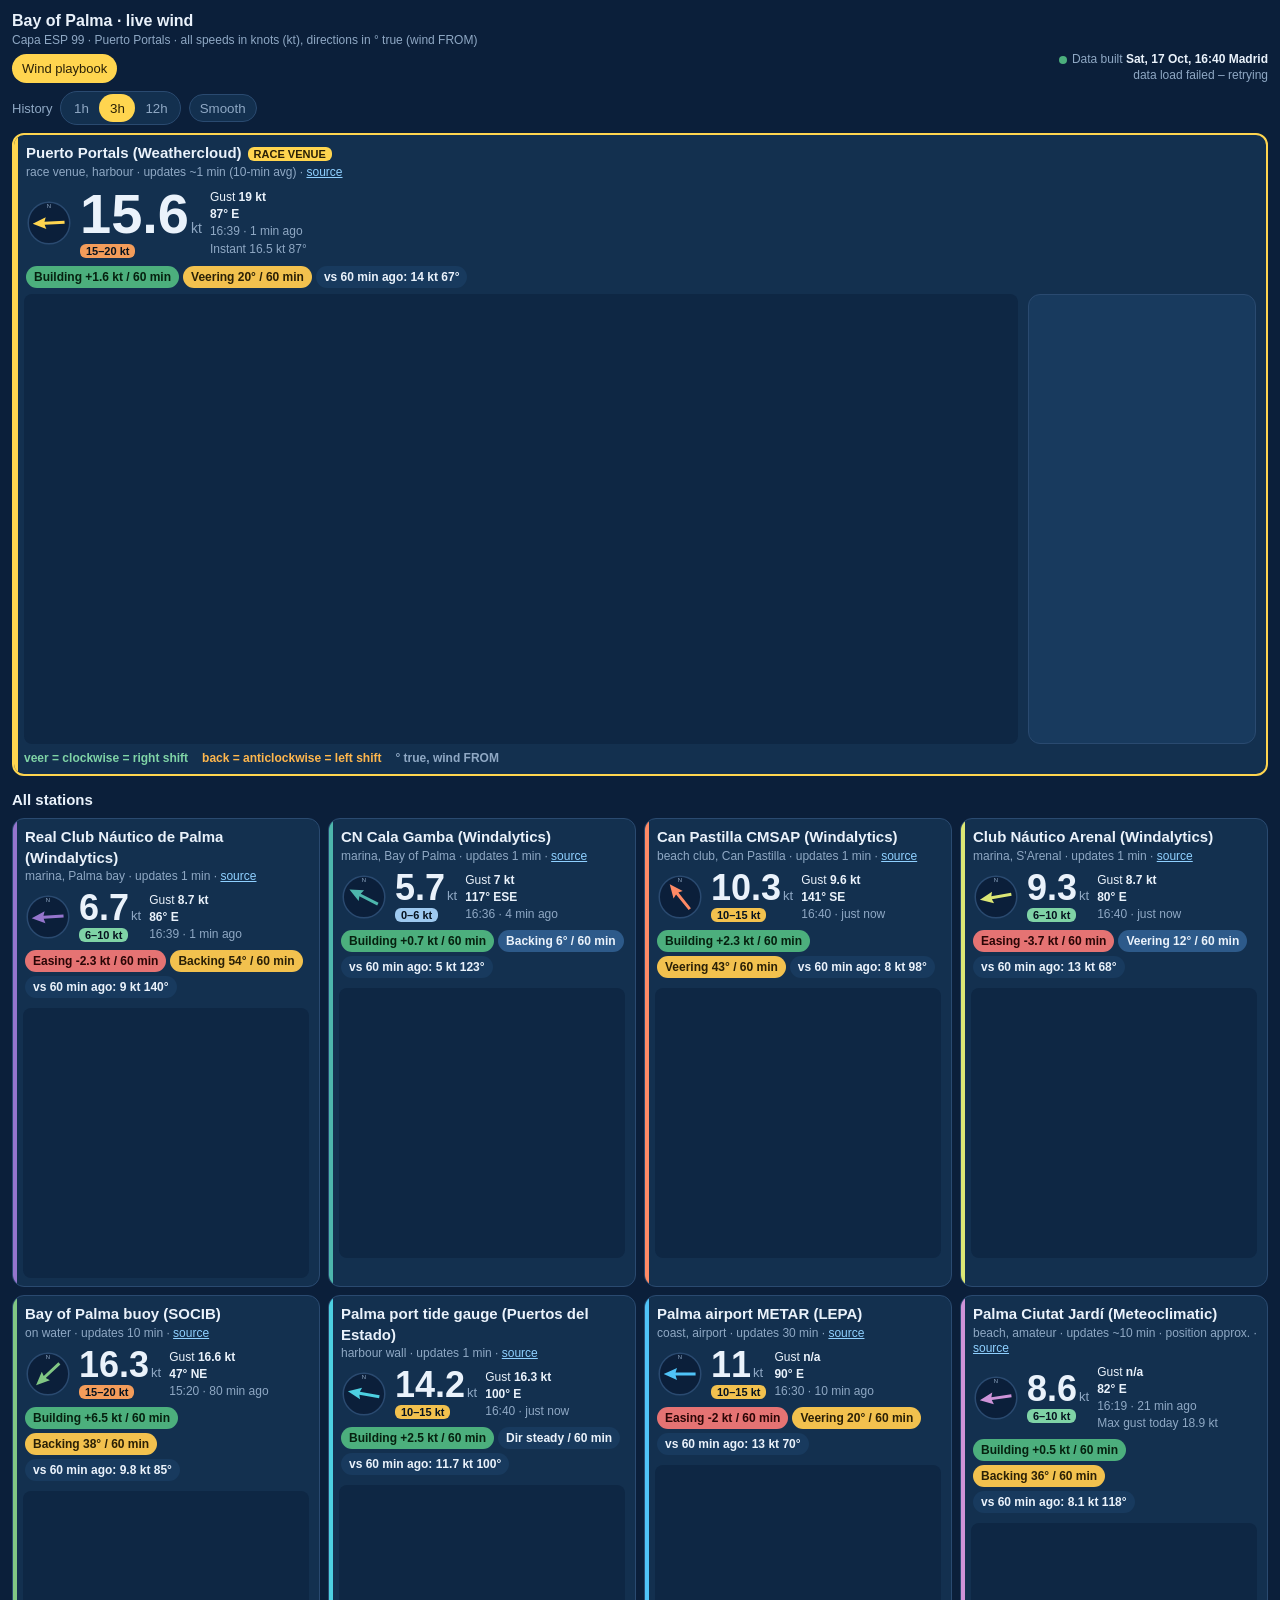
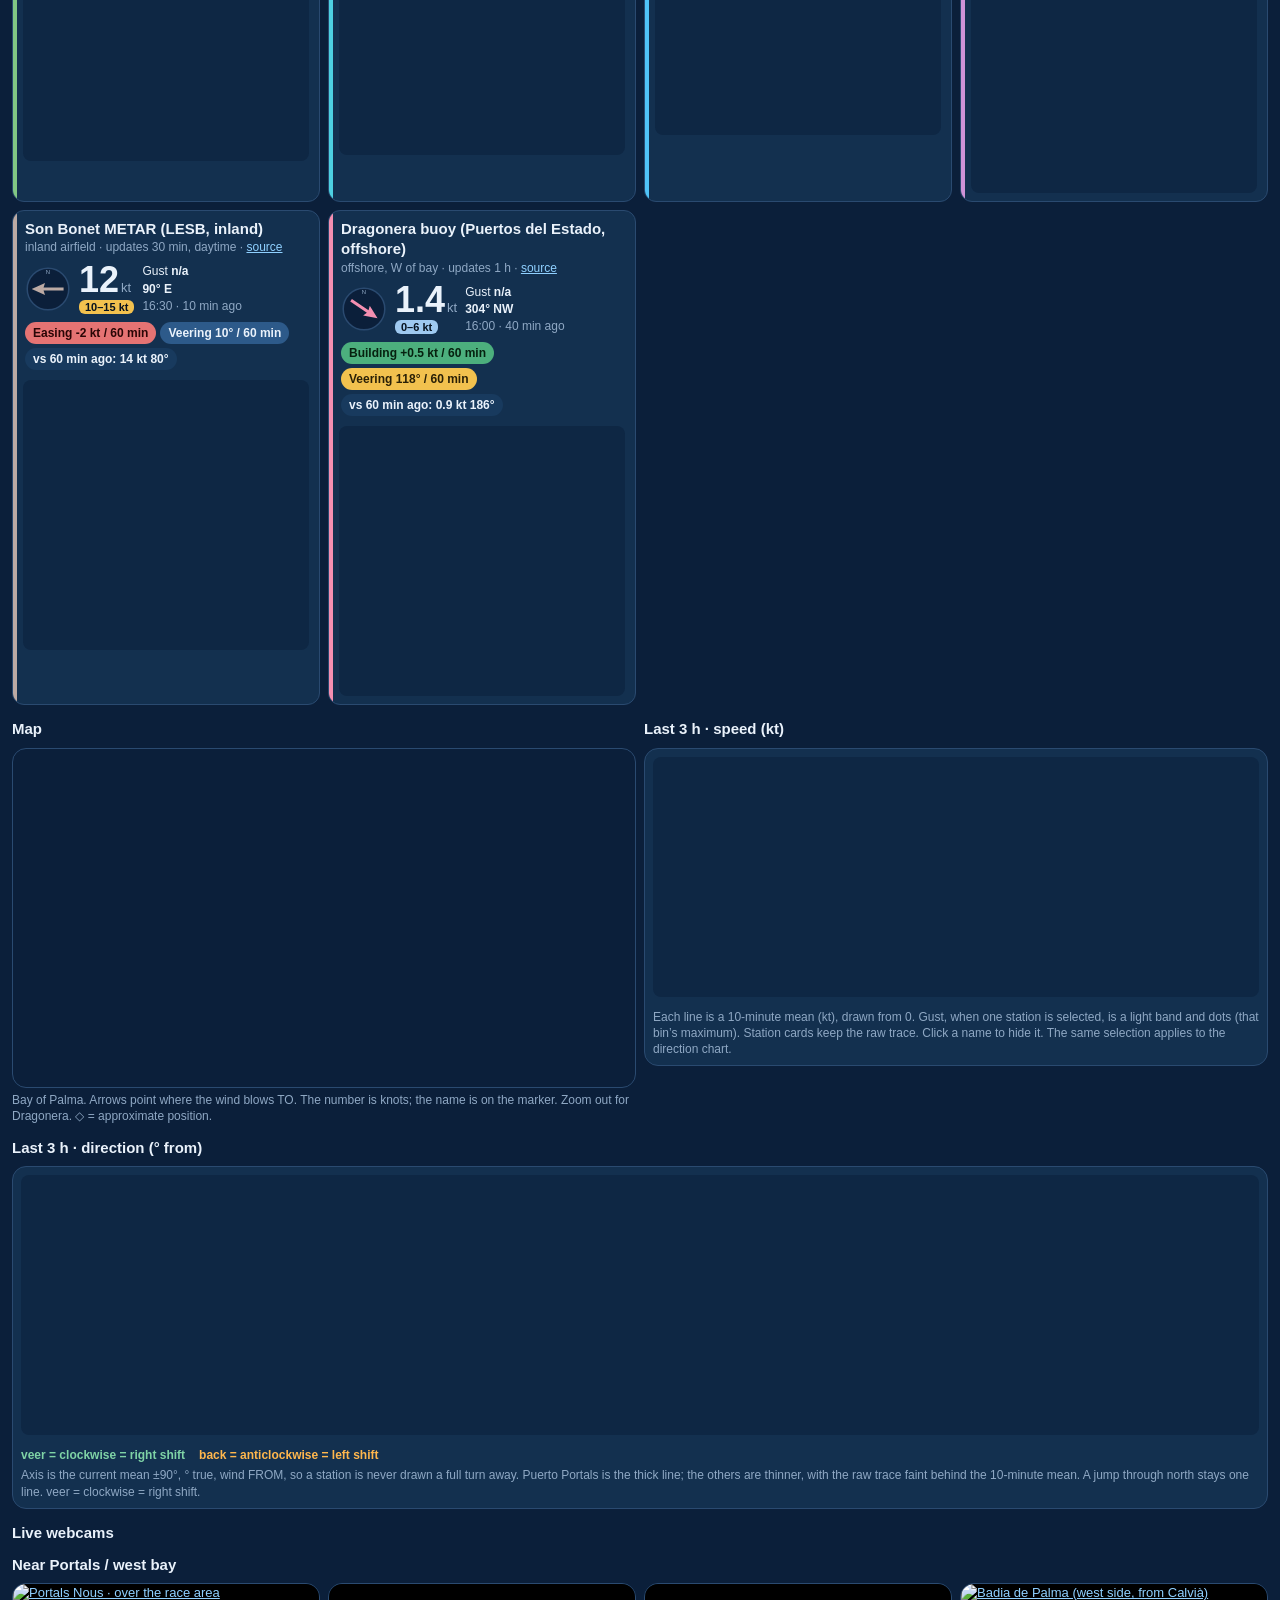
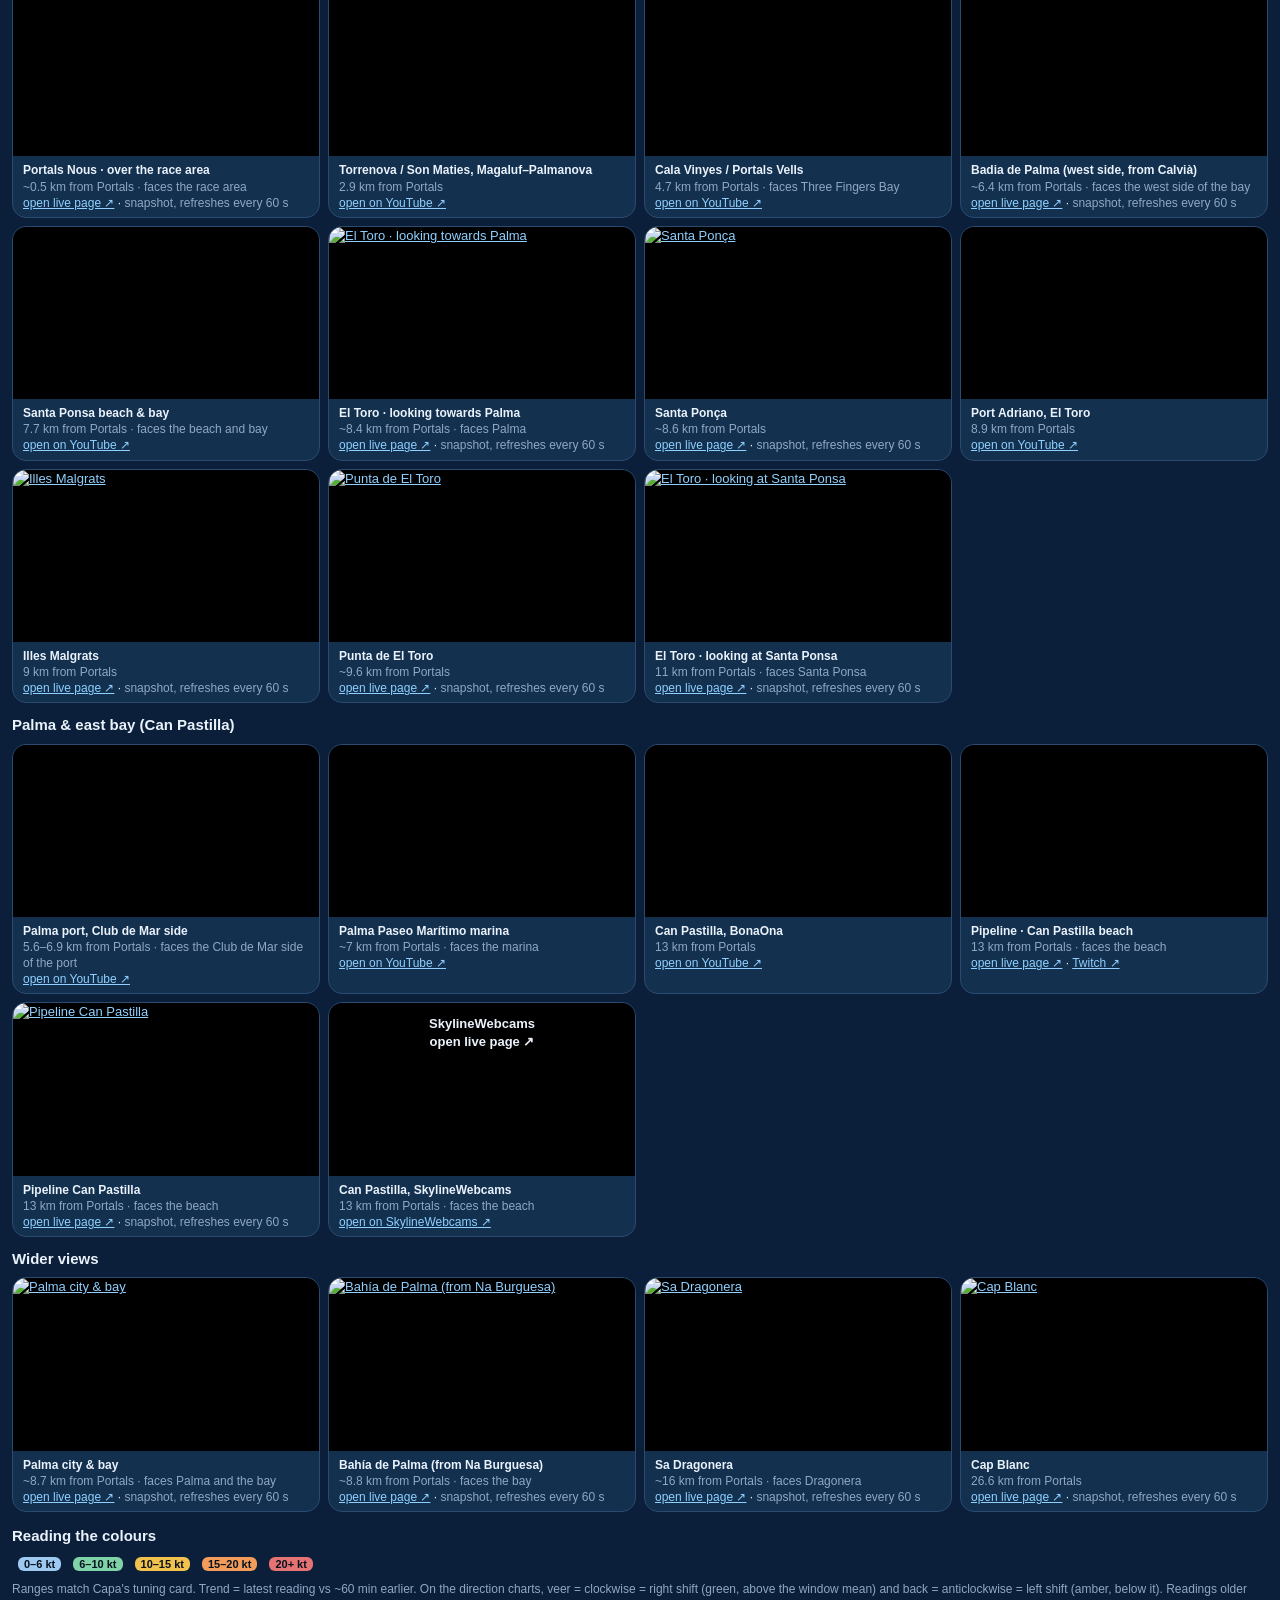
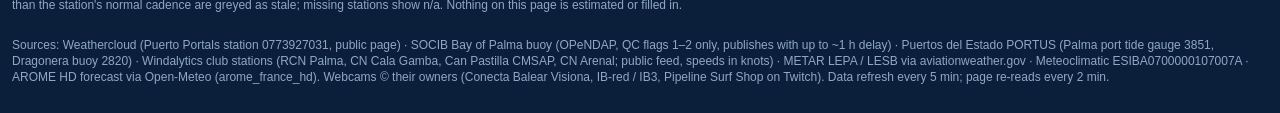
==== commit a50d928f: "Start live webcams when their cards enter the view. Replace the YouTube click-to-play posters and th" ====
--- a/site/index.html
+++ b/site/index.html
@@ -88,9 +88,6 @@
 .cam .media{aspect-ratio:16/9;background:#000;display:block;width:100%;position:relative}.cam img{width:100%;height:100%;object-fit:cover;display:block}
 .cam iframe{width:100%;height:100%;border:0;display:block}
 .cam .cap{padding:6px 10px;font-size:12px}.cam .cap a{color:#8fd0ff}
-.ytgo{position:absolute;inset:0;width:100%;height:100%;border:0;padding:0;margin:0;background:#0B1F3A;cursor:pointer;color:#fff}
-.ytgo img{width:100%;height:100%;object-fit:cover}
-.ytbtn{position:absolute;left:50%;top:50%;transform:translate(-50%,-50%);width:44px;height:44px;border-radius:50%;background:rgba(11,31,58,.85);border:2px solid #fff;display:flex;align-items:center;justify-content:center;font-size:16px}
 .skylink{display:flex;align-items:center;justify-content:center;text-align:center;padding:12px;color:#EAF2FB;text-decoration:none;font-size:13px;font-weight:600}
 a{color:#8fd0ff}
 table.rng{border-collapse:collapse;font-size:12px}table.rng td{padding:2px 6px}
@@ -716,17 +713,13 @@
 ];
 function kmText(c){return `${c.kmText||((c.approx?'~':'')+c.km)} km from Portals${c.face?` · faces ${esc(c.face)}`:''}`;}
 function camCard(c){
-  const host=location.hostname; const https=location.protocol==='https:'||host==='localhost';
   let media, links;
   if(c.yt){
     const poster=c.poster?`<img data-snap="${c.poster}" alt="">`:`<img src="https://i.ytimg.com/vi/${c.yt}/hqdefault.jpg" alt="" onerror="this.style.display='none'">`;
-    media=`<div class="media"><button type="button" class="ytgo" data-yt="${c.yt}" aria-label="Play ${esc(c.n)}">${poster}<span class="ytbtn" aria-hidden="true">▶</span></button></div>`;
+    media=`<div class="media camlive" data-live="yt" data-yt="${esc(c.yt)}" data-title="${esc(c.n)}">${poster}</div>`;
     links=`<a href="https://www.youtube.com/watch?v=${c.yt}" target="_blank" rel="noopener">open on YouTube ↗</a>`;
   }else if(c.type==='twitch'){
-    const parents=[...new Set([host,'capa-wind.pages.dev'].filter(Boolean))];
-    const parentQs=parents.map(p=>'parent='+encodeURIComponent(p)).join('&');
-    media= https&&host ? `<div class="media"><iframe src="https://player.twitch.tv/?channel=${c.ch}&${parentQs}&muted=true&autoplay=true" allowfullscreen loading="lazy" title="${esc(c.n)}"></iframe></div>`
-      : `<a class="media" href="${c.alt}" target="_blank" rel="noopener"><img data-snap="https://static-cdn.jtvnw.net/previews-ttv/live_user_${c.ch}-640x360.jpg" alt=""></a>`;
+    media=`<div class="media camlive" data-live="twitch" data-ch="${esc(c.ch)}" data-title="${esc(c.n)}"><img data-snap="https://static-cdn.jtvnw.net/previews-ttv/live_user_${c.ch}-640x360.jpg" alt=""></div>`;
     links=`<a href="${c.page}" target="_blank" rel="noopener">open live page ↗</a> · <a href="${c.alt}" target="_blank" rel="noopener">Twitch ↗</a>`;
   }else if(c.type==='link'){
     media=`<a class="media skylink" href="${c.page}" target="_blank" rel="noopener">SkylineWebcams<br>open live page ↗</a>`;
@@ -737,6 +730,37 @@
   }
   return `<div class="cam">${media}<div class="cap"><b>${esc(c.n)}</b><br><span class="muted">${kmText(c)}</span><br>${links}</div></div>`;
 }
+function liveSrc(el){
+  if(el.dataset.live==='yt'){
+    return `https://www.youtube-nocookie.com/embed/${encodeURIComponent(el.dataset.yt)}?autoplay=1&mute=1&playsinline=1&rel=0`;
+  }
+  const parents=[...new Set(['capa-wind.pages.dev','localhost',location.hostname].filter(Boolean))];
+  const parentQs=parents.map(p=>'parent='+encodeURIComponent(p)).join('&');
+  return `https://player.twitch.tv/?channel=${encodeURIComponent(el.dataset.ch)}&${parentQs}&autoplay=true&muted=true`;
+}
+function startLive(el){
+  if(!el||el.dataset.started) return;
+  el.dataset.started='1';
+  const frame=document.createElement('iframe');
+  frame.src=liveSrc(el);
+  frame.title=el.dataset.title||'Live webcam';
+  frame.allow='autoplay; encrypted-media; picture-in-picture; fullscreen';
+  frame.referrerPolicy='strict-origin-when-cross-origin';
+  el.replaceChildren(frame);
+}
+function watchCams(){
+  const nodes=[...document.querySelectorAll('.camlive')];
+  if(!nodes.length) return;
+  if(!('IntersectionObserver' in window)){ nodes.forEach(startLive); return; }
+  const io=new IntersectionObserver(entries=>{
+    entries.forEach(en=>{
+      if(!en.isIntersecting) return;
+      startLive(en.target);
+      io.unobserve(en.target);
+    });
+  },{rootMargin:'200px'});
+  nodes.forEach(n=>io.observe(n));
+}
 function drawCams(){
   document.getElementById('cams').innerHTML=CAM_GROUPS.map(([id,title])=>{
     const list=CAMS.filter(c=>c.g===id).sort((a,b)=>a.km-b.km);
@@ -744,8 +768,14 @@
   }).join('');
   refreshSnaps();
 }
+let camsArmed=false;
+function armCams(){
+  if(camsArmed) return;
+  camsArmed=true;
+  watchCams();
+}
 function refreshSnaps(){document.querySelectorAll('img[data-snap]').forEach(i=>{i.src=i.dataset.snap+(i.dataset.snap.includes('?')?'&':'?')+'t='+Math.floor(Date.now()/60000);});}
-async function load(){try{const r=await fetch('data/live.json?t='+Date.now(),{cache:'no-store'});DATA=await r.json();render();}catch(e){document.getElementById('age').textContent='data load failed – retrying';}}
+async function load(){try{const r=await fetch('data/live.json?t='+Date.now(),{cache:'no-store'});DATA=await r.json();render();}catch(e){document.getElementById('age').textContent='data load failed – retrying';}armCams();}
 document.getElementById('rngrow').innerHTML=RANGES.map(r=>`<td><span class="range" style="background:${r[2]}">${r[3]} kt</span></td>`).join('');
 drawCams(); load(); setInterval(load,120000); setInterval(refreshSnaps,60000); setInterval(tick,30000);
 let rz;
@@ -761,17 +791,6 @@
   b.setAttribute('aria-pressed',SMOOTH?'true':'false');
   if(DATA) drawCharts();
 });
-document.getElementById('cams').addEventListener('click',e=>{
-  const b=e.target.closest('.ytgo'); if(!b) return;
-  const frame=document.createElement('iframe');
-  frame.src=`https://www.youtube.com/embed/${b.dataset.yt}?autoplay=1&mute=1`;
-  frame.referrerPolicy='strict-origin-when-cross-origin';
-  frame.allow='autoplay; encrypted-media; picture-in-picture';
-  frame.allowFullscreen=true;
-  frame.title=b.getAttribute('aria-label')||'YouTube live';
-  frame.className='media';
-  b.parentElement.replaceWith(frame);
-});
 function onLegend(e){
   const b=e.target.closest('button[data-id]'); if(!b||!DATA) return;
   if(hidden.has(b.dataset.id)) hidden.delete(b.dataset.id); else hidden.add(b.dataset.id);
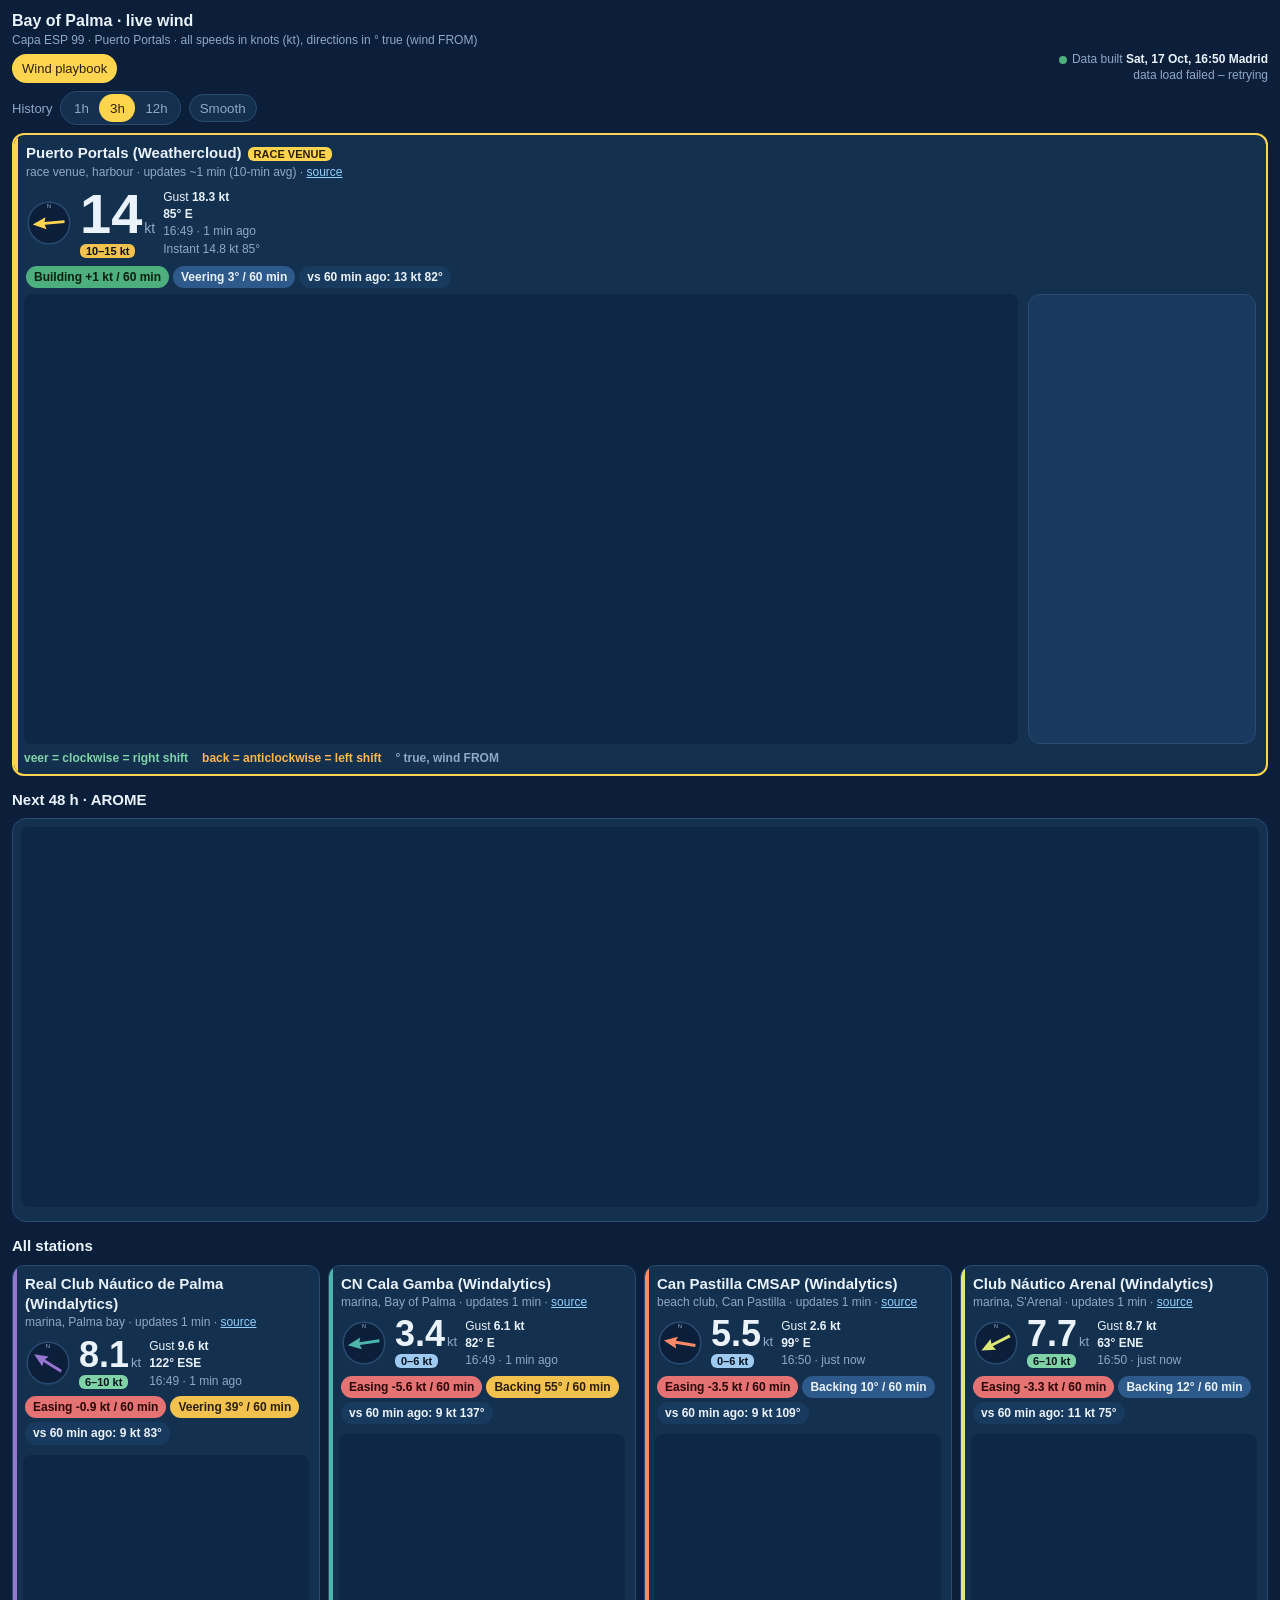
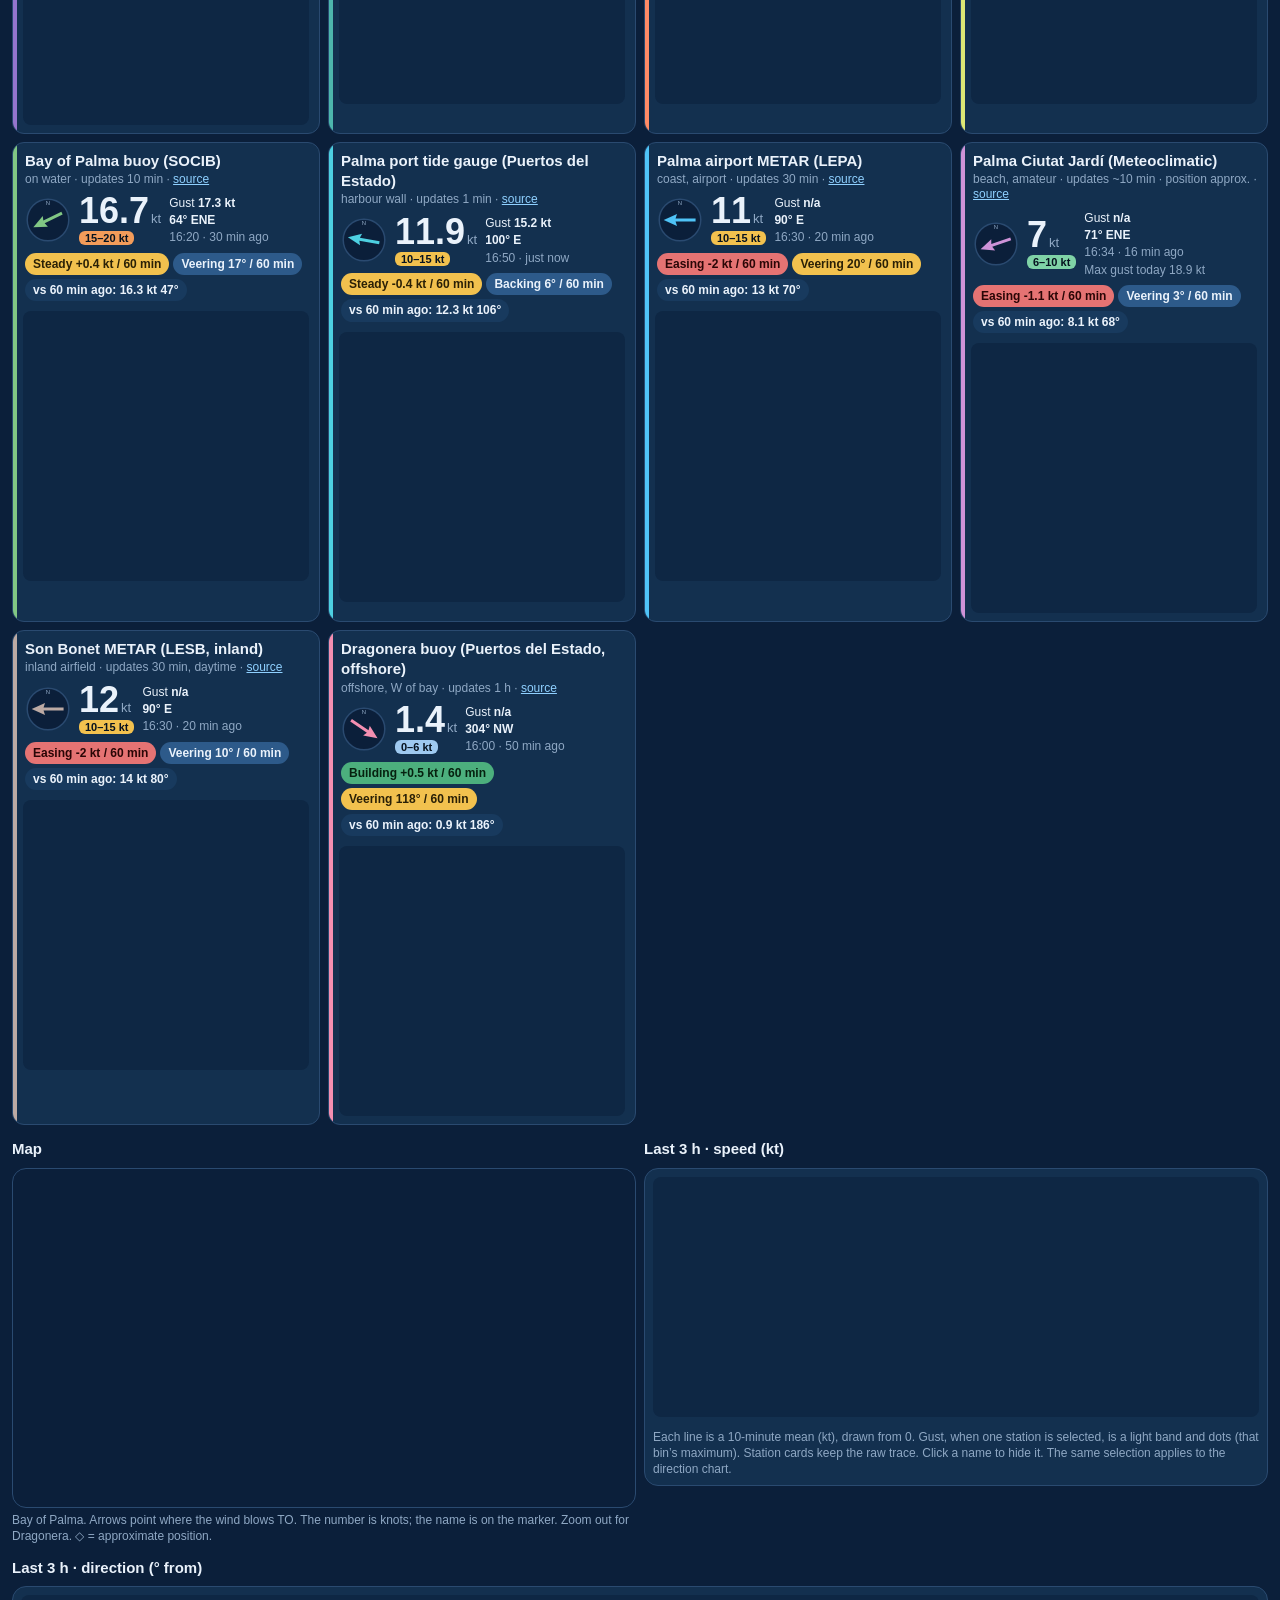
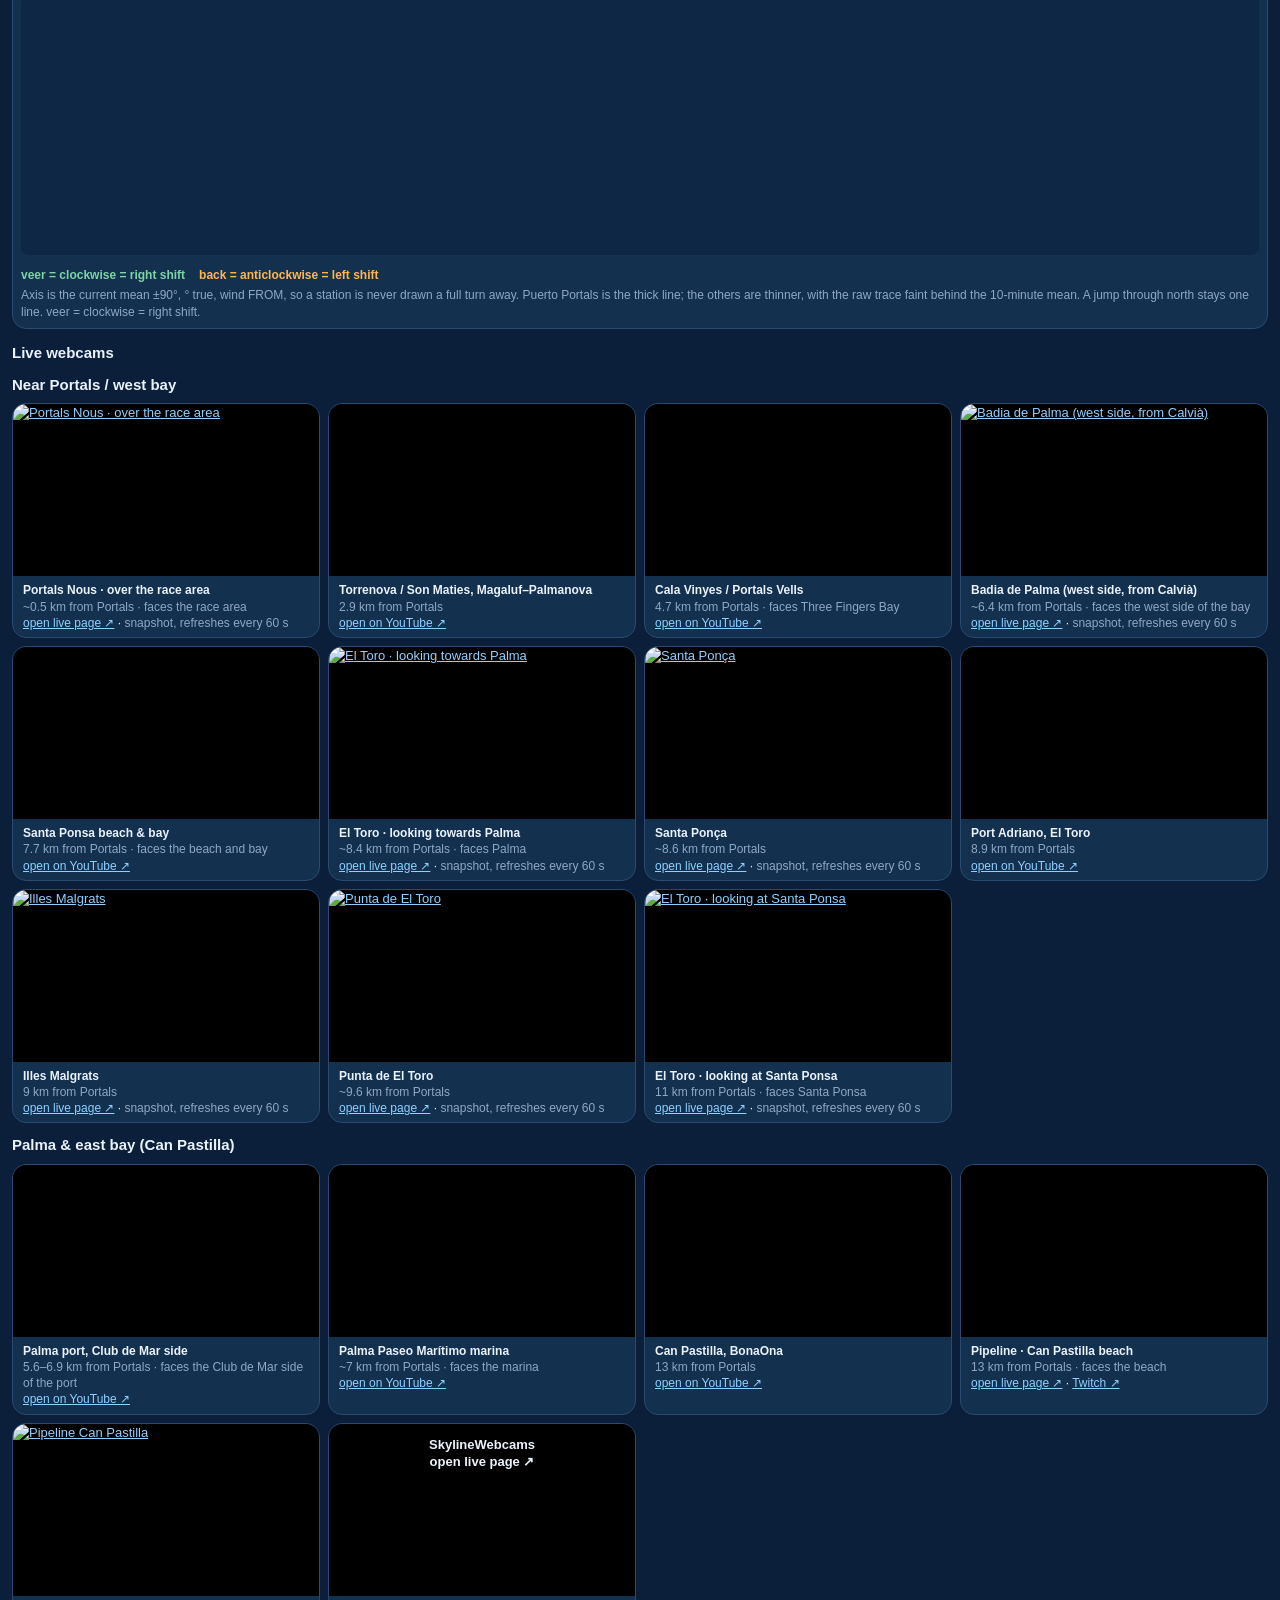
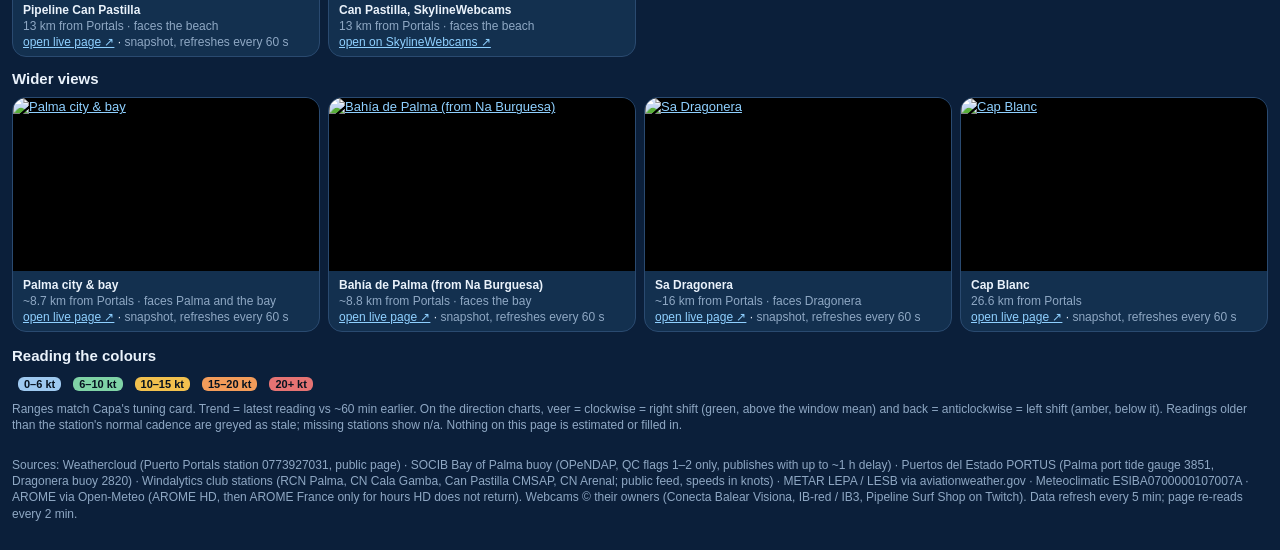
==== commit 21bf9c44: "Show the next 48 hours of AROME at Puerto Portals. Prefer AROME HD and use AROME France only for hou" ====
--- a/site/index.html
+++ b/site/index.html
@@ -51,6 +51,7 @@
 .card .station-chart{min-height:270px}
 .hero .station-chart{min-height:450px}
 #cAll{min-height:240px}#cDirAll{min-height:260px}
+#fcChart{min-height:380px}#fcSkill:empty{display:none}
 .station-chart svg,.combo-chart svg{font-family:inherit;display:block;width:100%;max-width:100%}
 .station-chart svg text,.combo-chart svg text{fill:#E7F1FB;font-size:12px}
 .windpair{display:flex;flex-direction:column;gap:4px;margin-top:6px;min-width:0}
@@ -111,6 +112,12 @@
 </div>
 
 <div id="hero"></div>
+<h2 id="hFc">Next 48 h · AROME</h2>
+<div class="chartbox">
+  <div id="fcSkill" class="muted small"></div>
+  <div id="fcChart" class="combo-chart"></div>
+  <div id="fcNote" class="muted small" style="margin-top:6px"></div>
+</div>
 <h2>All stations</h2>
 <div class="grid" id="cards"></div>
 
@@ -136,7 +143,7 @@
 <div class="muted small" style="margin-top:6px">Ranges match Capa's tuning card. Trend = latest reading vs ~60 min earlier. On the direction charts, veer = clockwise = right shift (green, above the window mean) and back = anticlockwise = left shift (amber, below it). Readings older than the station's normal cadence are greyed as stale; missing stations show n/a. Nothing on this page is estimated or filled in.</div>
 
 <footer>
-Sources: Weathercloud (Puerto Portals station 0773927031, public page) · SOCIB Bay of Palma buoy (OPeNDAP, QC flags 1–2 only, publishes with up to ~1 h delay) · Puertos del Estado PORTUS (Palma port tide gauge 3851, Dragonera buoy 2820) · Windalytics club stations (RCN Palma, CN Cala Gamba, Can Pastilla CMSAP, CN Arenal; public feed, speeds in knots) · METAR LEPA / LESB via aviationweather.gov · Meteoclimatic ESIBA0700000107007A · AROME HD forecast via Open-Meteo (arome_france_hd). Webcams © their owners (Conecta Balear Visiona, IB-red / IB3, Pipeline Surf Shop on Twitch). Data refresh every 5 min; page re-reads every 2 min.
+Sources: Weathercloud (Puerto Portals station 0773927031, public page) · SOCIB Bay of Palma buoy (OPeNDAP, QC flags 1–2 only, publishes with up to ~1 h delay) · Puertos del Estado PORTUS (Palma port tide gauge 3851, Dragonera buoy 2820) · Windalytics club stations (RCN Palma, CN Cala Gamba, Can Pastilla CMSAP, CN Arenal; public feed, speeds in knots) · METAR LEPA / LESB via aviationweather.gov · Meteoclimatic ESIBA0700000107007A · AROME via Open-Meteo (AROME HD, then AROME France only for hours HD does not return). Webcams © their owners (Conecta Balear Visiona, IB-red / IB3, Pipeline Surf Shop on Twitch). Data refresh every 5 min; page re-reads every 2 min.
 </footer>
 </div>
 <script src="https://unpkg.com/leaflet@1.9.4/dist/leaflet.js"></script>
@@ -146,6 +153,17 @@
 const C16=["N","NNE","NE","ENE","E","ESE","SE","SSE","S","SSW","SW","WSW","W","WNW","NW","NNW"];
 const compass=d=>C16[Math.round(d/22.5)%16];
 const fmtT=ts=>new Date(ts*1000).toLocaleTimeString('en-GB',{timeZone:'Europe/Madrid',hour:'2-digit',minute:'2-digit'});
+function madridParts(ts){
+  const parts=new Intl.DateTimeFormat('en-GB',{timeZone:'Europe/Madrid',hour:'2-digit',minute:'2-digit',hourCycle:'h23',weekday:'short',day:'2-digit',month:'short'}).formatToParts(new Date(ts*1000));
+  const g=k=>{const p=parts.find(x=>x.type===k); return p?p.value:'';};
+  return {h:Number(g('hour')), min:Number(g('minute')), wd:g('weekday'), day:g('day'), mon:g('month')};
+}
+function modelLabel(id){
+  const s=String(id||'');
+  if(s.includes('hd')) return 'AROME HD';
+  if(s.includes('france')) return 'AROME France';
+  return s;
+}
 const f1=v=>v==null?'–':(Math.round(v*10)/10).toString();
 const esc=s=>String(s??'').replace(/[&<>"]/g,c=>({'&':'&amp;','<':'&lt;','>':'&gt;','"':'&quot;'}[c]));
 let DATA=null,map=null,layer=null,WIN=3,chartSeq=0;
@@ -318,6 +336,21 @@
   const hi=lo+180;
   return {lo,hi};
 }
+function dirWindowFit(center, vals){
+  if(center==null||!isFinite(center)) return {lo:0,hi:180};
+  let lo=center-90, hi=center+90;
+  (vals||[]).forEach(v=>{
+    if(!isFinite(v)) return;
+    if(v<lo) lo=v;
+    if(v>hi) hi=v;
+  });
+  lo=Math.floor((lo-8)/30)*30;
+  hi=Math.ceil((hi+8)/30)*30;
+  if(!(hi>lo)) return dirWindow(center);
+  if(hi-lo<180){ lo=Math.round((center-90)/30)*30; hi=lo+180; }
+  if(hi-lo>360){ lo=Math.round((center-180)/30)*30; hi=lo+360; }
+  return {lo,hi};
+}
 function placeSeries(points, center){
   const un=unwrapTo(points, center);
   if(un.length>1){
@@ -380,7 +413,7 @@
   if(!el||!DATA) return;
   const speedH=opt.speedH||0, dirH=opt.dirH||0;
   const gap=speedH&&dirH?10:0;
-  const top=18, timeH=22;
+  const top=18, timeH=opt.forecast?30:22;
   const H=top+speedH+gap+dirH+timeH;
   const W=Math.max(200, el.clientWidth||320);
   const Pl=74, Pr=10;
@@ -388,11 +421,37 @@
   const speedTop=top, speedBot=top+speedH;
   const dirTop=speedBot+gap, dirBot=dirTop+dirH;
   const axisBot=dirH?dirBot:speedBot;
-  const t0=DATA.generated-WIN*3600, t1=DATA.generated;
+  const t0=opt.t0!=null?opt.t0:DATA.generated-WIN*3600, t1=opt.t1!=null?opt.t1:DATA.generated;
+  const now=DATA.generated;
+  if(!(t1>t0)) return;
   const X=t=>Pl+(t-t0)/(t1-t0)*plotW;
   const n1=v=>(Math.round(v*10)/10).toFixed(1);
   let xs=WIN<=1?15*60:WIN<=3?30*60:2*3600;
+  if(opt.forecast) xs=plotW<420?12*3600:6*3600;
   if(plotW<280) xs*=2;
+  const nightRects=(y,h)=>{
+    if(!opt.forecast) return '';
+    let d='';
+    for(let t=Math.floor(t0/3600)*3600; t<t1; t+=3600){
+      const x1=X(Math.max(t,t0)), x2=X(Math.min(t+3600,t1));
+      if(x2-x1<=0) continue;
+      const hour=madridParts(Math.min(t1-1, Math.max(t0, t+1800))).h;
+      if(!(hour>=20||hour<7)) continue;
+      d+=`<rect x="${n1(x1)}" y="${n1(y)}" width="${n1(x2-x1)}" height="${n1(h)}" fill="#061018"/>`;
+    }
+    return d;
+  };
+  const dayLines=(y1,y2)=>{
+    if(!opt.forecast) return '';
+    let d='';
+    for(let t=Math.ceil(t0/3600)*3600; t<=t1; t+=3600){
+      const p=madridParts(t);
+      if(p.h!==0||p.min!==0) continue;
+      const xx=X(t);
+      d+=`<line x1="${n1(xx)}" x2="${n1(xx)}" y1="${n1(y1)}" y2="${n1(y2)}" stroke="#8FA8C4" stroke-width="1.25"/>`;
+    }
+    return d;
+  };
   const vlines=(y1,y2)=>{
     let h='';
     for(let t=Math.ceil(t0/xs)*xs;t<=t1+1;t+=xs){
@@ -422,6 +481,7 @@
       g+=`<text x="${Pl-6}" y="${n1(ty)}" text-anchor="end" fill="#E7F1FB" font-size="12">${v===yMax?v+' kt':v}</text>`;
     }
     if(!any) g+=`<text x="${n1(Pl+plotW/2)}" y="${n1((speedTop+speedBot)/2)}" text-anchor="middle" fill="#8FA8C4" font-size="12">No readings in this window</text>`;
+    g+=nightRects(speedTop, speedH);
     g+=vlines(speedTop, speedBot);
     g+=`<clipPath id="${cid}s"><rect x="${Pl}" y="${speedTop}" width="${plotW}" height="${speedH}"/></clipPath><g clip-path="url(#${cid}s)">`;
     const segsOf=(samples,okFn)=>{
@@ -436,7 +496,7 @@
       return segs;
     };
     series.forEach(s=>{
-      if(s.dash||!opt.fill) return;
+      if(s.dash||s.gustLine||!opt.fill) return;
       segsOf(s.samples,o=>o.spd!=null&&isFinite(+o.spd)).forEach(c=>{
         if(c.length<2) return;
         const topP=c.map(o=>n1(X(o.t))+' '+n1(Y(+o.spd))).join(' L');
@@ -453,7 +513,15 @@
         g+=`<path d="M${up} L${dn} Z" fill="${lighten(s.color,0.45)}" fill-opacity="0.28"/>`;
       });
       const gpts=s.samples.filter(o=>o.gst!=null&&isFinite(+o.gst));
-      if(gpts.length&&gpts.length<=80) gpts.forEach(o=>{
+      if(s.gustLine&&gpts.length){
+        let gd='', pen=false, prev=null;
+        gpts.forEach(o=>{
+          const cont=pen&&prev&&o.t-prev.t<=DIR_GAP;
+          gd+=(cont?'L':'M')+n1(X(o.t))+' '+n1(Y(+o.gst))+' ';
+          pen=true; prev=o;
+        });
+        if(gd) g+=`<path d="${gd}" fill="none" stroke="${lighten(s.color,0.25)}" stroke-width="1.6" stroke-dasharray="5 4" stroke-linecap="round"/>`;
+      } else if(gpts.length&&gpts.length<=80) gpts.forEach(o=>{
         g+=`<circle cx="${n1(X(o.t))}" cy="${n1(Y(+o.gst))}" r="2.2" fill="${lighten(s.color,0.5)}" stroke="#0B1F3A" stroke-width="0.6"/>`;
       });
     });
@@ -485,6 +553,10 @@
     g+=`</g>`;
     g+=`<line x1="${Pl}" x2="${W-Pr}" y1="${n1(speedBot)}" y2="${n1(speedBot)}" stroke="#9BB6D4"/>`;
     g+=`<line x1="${Pl}" x2="${Pl}" y1="${n1(speedTop)}" y2="${n1(speedBot)}" stroke="#9BB6D4"/>`;
+    if(opt.forecast) (opt.marks||[]).forEach(m=>{
+      if(m.t<t0||m.t>t1) return;
+      g+=`<text x="${n1(X(m.t)+4)}" y="${n1(speedTop+14)}" fill="#8FD0FF" font-size="12" font-weight="700" stroke="#0B1F3A" stroke-width="3" paint-order="stroke">${esc(m.text)}</text>`;
+    });
   }
   let dirSeries=[];
   if(dirH){
@@ -497,28 +569,34 @@
     const latest=[];
     prepared.forEach(p=>{
       const src=p.meanPts.length?p.meanPts:p.faintPts;
-      if(src.length) latest.push(+src[src.length-1].dir);
+      if(!src.length) return;
+      if(opt.dirAll) src.forEach(o=>latest.push(+o.dir));
+      else latest.push(+src[src.length-1].dir);
     });
     const target=circMean(latest.length?latest:[].concat(...prepared.map(p=>p.meanPts.map(o=>+o.dir))));
     const center=target==null?0:target;
-    const win=dirWindow(center);
-    dirSeries=prepared.map(p=>({
+    const placed=prepared.map(p=>({
       ...p,
       faintU:target==null?[]:placeSeries(p.faintPts, center),
       meanU:target==null?[]:placeSeries(p.meanPts, center),
     }));
+    const fitVals=[];
+    if(opt.dirFit) placed.forEach(p=>p.meanU.forEach(o=>{ if(isFinite(o.u)) fitVals.push(o.u); }));
+    const win=opt.dirFit?dirWindowFit(center, fitVals):dirWindow(center);
+    dirSeries=placed;
     const Yd=u=>dirTop+(win.hi-u)/(win.hi-win.lo)*(dirBot-dirTop);
     const clipDir=pts=>{
       for(let i=0;i<pts.length;i++){
         const p=pts[i];
         const outside=p.u<win.lo||p.u>win.hi;
-        const jump=i>0&&Math.abs(p.u-pts[i-1].u)>45;
+        const jump=i>0&&Math.abs(p.u-pts[i-1].u)>(opt.dirJump||45);
         const prevOut=i>0&&(pts[i-1].u<win.lo||pts[i-1].u>win.hi);
         if(i===0||outside||jump||prevOut) p.brk=true;
       }
     };
     dirSeries.forEach(p=>{ clipDir(p.faintU); clipDir(p.meanU); });
     g+=`<rect x="${Pl}" y="${n1(dirTop)}" width="${plotW}" height="${dirH}" fill="#0B1F3A"/>`;
+    g+=nightRects(dirTop, dirH);
     for(let v=win.lo; v<=win.hi+1e-6; v+=10){
       const yy=Yd(v);
       const major=((Math.round(v)%30)+30)%30===0;
@@ -576,7 +654,7 @@
         });
       }
       const meanW=opt.emphasize?(heroLine?4:1.7):2.75;
-      strokeU(p.meanU, p.s.color, meanW, !!p.s.dash, heroLine||!opt.emphasize?1:0.95);
+      strokeU(p.meanU, p.s.color, meanW, !!(p.s.dirDash||p.s.dash), heroLine||!opt.emphasize?1:0.95);
       if(p.meanU.length&&p.meanU.length<=16) p.meanU.forEach(o=>{
         if(o.u<win.lo||o.u>win.hi) return;
         g+=`<circle cx="${n1(X(o.t))}" cy="${n1(Yd(o.u))}" r="${heroLine?3.4:2.4}" fill="${p.s.color}" stroke="#0B1F3A" stroke-width="0.7"/>`;
@@ -587,10 +665,29 @@
     g+=`<line x1="${Pl}" x2="${Pl}" y1="${n1(dirTop)}" y2="${n1(dirBot)}" stroke="#9BB6D4"/>`;
   }
   const gridTop=speedH?speedTop:dirTop;
-  for(let t=Math.ceil(t0/xs)*xs;t<=t1+1;t+=xs){
-    const xx=X(Math.min(t,t1));
-    const anchor=xx<Pl+28?'start':xx>W-Pr-28?'end':'middle';
-    g+=`<text x="${n1(xx)}" y="${H-5}" text-anchor="${anchor}" fill="#E7F1FB" font-size="12">${fmtT(t)}</text>`;
+  if(opt.forecast) g+=dayLines(gridTop, axisBot);
+  if(opt.forecast && now>=t0 && now<=t1){
+    const xx=X(now);
+    g+=`<line x1="${n1(xx)}" x2="${n1(xx)}" y1="${n1(gridTop)}" y2="${n1(axisBot)}" stroke="#FFD54F" stroke-width="1.75"/>`;
+    g+=`<text x="${n1(Math.min(W-Pr-28, xx+4))}" y="${n1(gridTop+13)}" fill="#FFD54F" font-size="12" font-weight="700" stroke="#0B1F3A" stroke-width="3" paint-order="stroke">now</text>`;
+  }
+  if(opt.forecast){
+    const stepH=plotW<420?12:6;
+    for(let t=Math.floor(t0/3600)*3600; t<=t1; t+=3600){
+      const p=madridParts(t);
+      if(p.min!==0||p.h%stepH!==0) continue;
+      const xx=X(t);
+      if(xx<Pl-4||xx>W-Pr+4) continue;
+      const anchor=xx<Pl+40?'start':xx>W-Pr-40?'end':'middle';
+      const lab=p.h===0?`${p.wd} ${p.day}`:`${String(p.h).padStart(2,'0')}:00`;
+      g+=`<text x="${n1(xx)}" y="${H-6}" text-anchor="${anchor}" fill="#E7F1FB" font-size="12">${lab}</text>`;
+    }
+  } else {
+    for(let t=Math.ceil(t0/xs)*xs;t<=t1+1;t+=xs){
+      const xx=X(Math.min(t,t1));
+      const anchor=xx<Pl+28?'start':xx>W-Pr-28?'end':'middle';
+      g+=`<text x="${n1(xx)}" y="${H-5}" text-anchor="${anchor}" fill="#E7F1FB" font-size="12">${fmtT(t)}</text>`;
+    }
   }
   g+=`<line class="xh" x1="0" y1="${n1(gridTop)}" x2="0" y2="${n1(axisBot)}" stroke="#EAF2FB" stroke-opacity="0" stroke-width="1"/>`;
   g+=`<rect class="hit" x="0" y="0" width="${W}" height="${H}" fill="transparent"/>`;
@@ -616,7 +713,7 @@
     rows.sort((a,b)=>a.bd-b.bd);
     const snap=rows[0].best.t;
     xh.setAttribute('x1',X(snap)); xh.setAttribute('x2',X(snap)); xh.setAttribute('stroke-opacity','0.7');
-    const line=o=>`${o.spd==null?'–':f1(o.spd)} kt · gust ${o.gst==null?'n/a':f1(o.gst)+' kt'} · ${o.dir==null?'–':Math.round(normDeg(o.dir))+'°'}`;
+    const line=o=>`${o.spd==null?'–':f1(o.spd)} kt · gust ${o.gst==null?'n/a':f1(o.gst)+' kt'} · ${o.dir==null?'–':Math.round(normDeg(o.dir))+'°'}${o.model?' · '+modelLabel(o.model):''}`;
     let html=`<b>${fmtT(rows[0].best.t)}</b> Madrid`;
     if(series.length===1) html+=`<br>${line(rows[0].best)}`;
     else rows.forEach(r=>{ html+=`<br><span style="color:${r.s.color}">●</span> ${esc(r.s.name)} ${line(r.best)}`; });
@@ -641,6 +738,84 @@
   if(!el) return;
   try{ renderPanels(el,opt); }
   catch(err){ console.error('chart', opt&&opt.label, err); el.innerHTML='<div class="muted small" style="padding:8px">Chart failed to draw</div>'; }
+}
+function forecastSkillText(){
+  const st=DATA.stations.find(s=>s.priority);
+  const ar=(DATA.arome&&DATA.arome.portals)||[];
+  if(!st) return '';
+  const now=DATA.generated, t0=now-3*3600;
+  const obs=(st.series||[]).filter(o=>o&&o.t>=t0&&o.t<=now&&o.spd!=null&&isFinite(+o.spd));
+  const fc=ar.filter(o=>o&&o.t>=t0&&o.t<=now&&o.spd!=null&&isFinite(+o.spd));
+  const pairs=[];
+  fc.forEach(f=>{
+    const near=obs.filter(o=>Math.abs(o.t-f.t)<=45*60);
+    if(!near.length) return;
+    const spd=near.reduce((s,o)=>s+ +o.spd,0)/near.length;
+    const ds=near.filter(o=>o.dir!=null&&isFinite(+o.dir));
+    let ddir=null;
+    if(ds.length&&f.dir!=null&&isFinite(+f.dir)){
+      const md=circMean(ds.map(o=>+o.dir));
+      if(md!=null) ddir=signedDelta(md, +f.dir);
+    }
+    pairs.push({dspd:+f.spd-spd, ddir});
+  });
+  if(pairs.length<2) return '';
+  const bias=pairs.reduce((s,p)=>s+p.dspd,0)/pairs.length;
+  const mag=Math.abs(bias);
+  const side=bias>0.15?'above':bias<-0.15?'below':'within 0.2 kt of';
+  const speedBit=Math.abs(bias)<=0.15?'speed within 0.2 kt of the observed mean':`speed ${f1(mag)} kt ${side} the observed mean`;
+  const dds=pairs.filter(p=>p.ddir!=null);
+  let dirBit='';
+  if(dds.length>=2){
+    const mean=dds.reduce((s,p)=>s+p.ddir,0)/dds.length;
+    const a=Math.round(mean);
+    dirBit=a===0?', direction steady':`, direction ${Math.abs(a)}° ${a>0?'veered':'backed'}`;
+  }
+  return `Last 3 h at Portals: AROME ${speedBit}${dirBit} (${pairs.length} hourly pairs).`;
+}
+function forecastNote(cov){
+  if(!cov||!cov.hours) return 'No AROME hours in this data file for the next 48 h.';
+  const when=ts=>{const p=madridParts(ts); return `${p.wd} ${p.day} ${String(p.h).padStart(2,'0')}:${String(p.min).padStart(2,'0')}`;};
+  const segs=(cov.segments||[]).map(s=>`${s.label} ${s.hours} h (${when(s.from)}–${when(s.to)} Madrid)`).join('; ');
+  const france=cov.france_hours||0;
+  const tail=france?` AROME France supplies ${france} h that HD did not return.`:' AROME France added no hours; HD already covered every returned hour.';
+  const short=cov.span_h<47.5?` The model run ends at ${when(cov.to)} Madrid (${cov.span_h} h ahead), short of 48 h, so the chart stops there.`:'';
+  return `${segs}.${tail}${short} Gold is the last 6 h observed at Portals. Blue is forecast speed; gust is the dashed line and pale band. Forecast direction is dashed, labelled in degrees and compass. Dark bands are night (20:00–07:00 Madrid). The gold line is now.`;
+}
+function drawForecast(){
+  const el=document.getElementById('fcChart');
+  const skill=document.getElementById('fcSkill');
+  const note=document.getElementById('fcNote');
+  if(!el||!DATA) return;
+  if(skill) skill.textContent=forecastSkillText();
+  const pack=DATA.arome&&DATA.arome.forecast;
+  const hours=(pack&&pack.hours)||[];
+  const cov=pack&&pack.coverage;
+  if(note) note.textContent=forecastNote(cov);
+  const st=DATA.stations.find(s=>s.priority);
+  if(!hours.length||!st){
+    el.innerHTML='<div class="muted small" style="padding:8px">Forecast chart waiting for the next data file.</div>';
+    return;
+  }
+  const now=DATA.generated;
+  const t0=now-6*3600;
+  const t1=Math.min(now+48*3600, hours[hours.length-1].t);
+  const obs=resample10(st.series||[]).filter(o=>o.t>=t0&&o.t<=now+90);
+  const fc=hours.filter(o=>o.t<=t1);
+  const marks=[];
+  (cov&&cov.segments||[]).forEach(seg=>{
+    const t=Math.max(seg.from, now);
+    if(t<=t1) marks.push({t, text:String(seg.label).includes('France')?'France':'HD'});
+  });
+  safeRender(el,{
+    speedH:160, dirH:160, forecast:true, t0, t1, dirAll:true, dirFit:true, dirJump:100,
+    fill:true, gustBand:true, markers:false, shade:false, marks,
+    label:'Puerto Portals observed wind and AROME forecast',
+    series:[
+      {id:'obs', name:'Observed', color:'#FFD54F', samples:obs, gust:false},
+      {id:'fc', name:'AROME', color:'#8FD0FF', samples:fc, gust:true, gustLine:true, dirDash:true},
+    ],
+  });
 }
 function drawCharts(){
   if(!DATA) return;
@@ -677,6 +852,7 @@
   });
   const hs=document.getElementById('hSpeed'); if(hs) hs.textContent=`Last ${WIN} h · speed (kt)`;
   const hd=document.getElementById('hDir'); if(hd) hd.textContent=`Last ${WIN} h · direction (° from)`;
+  drawForecast();
   const html=legendHTML();
   const lgd=document.getElementById('lgd'); if(lgd) lgd.innerHTML=html;
   const lgd2=document.getElementById('lgdDir'); if(lgd2) lgd2.innerHTML=html;
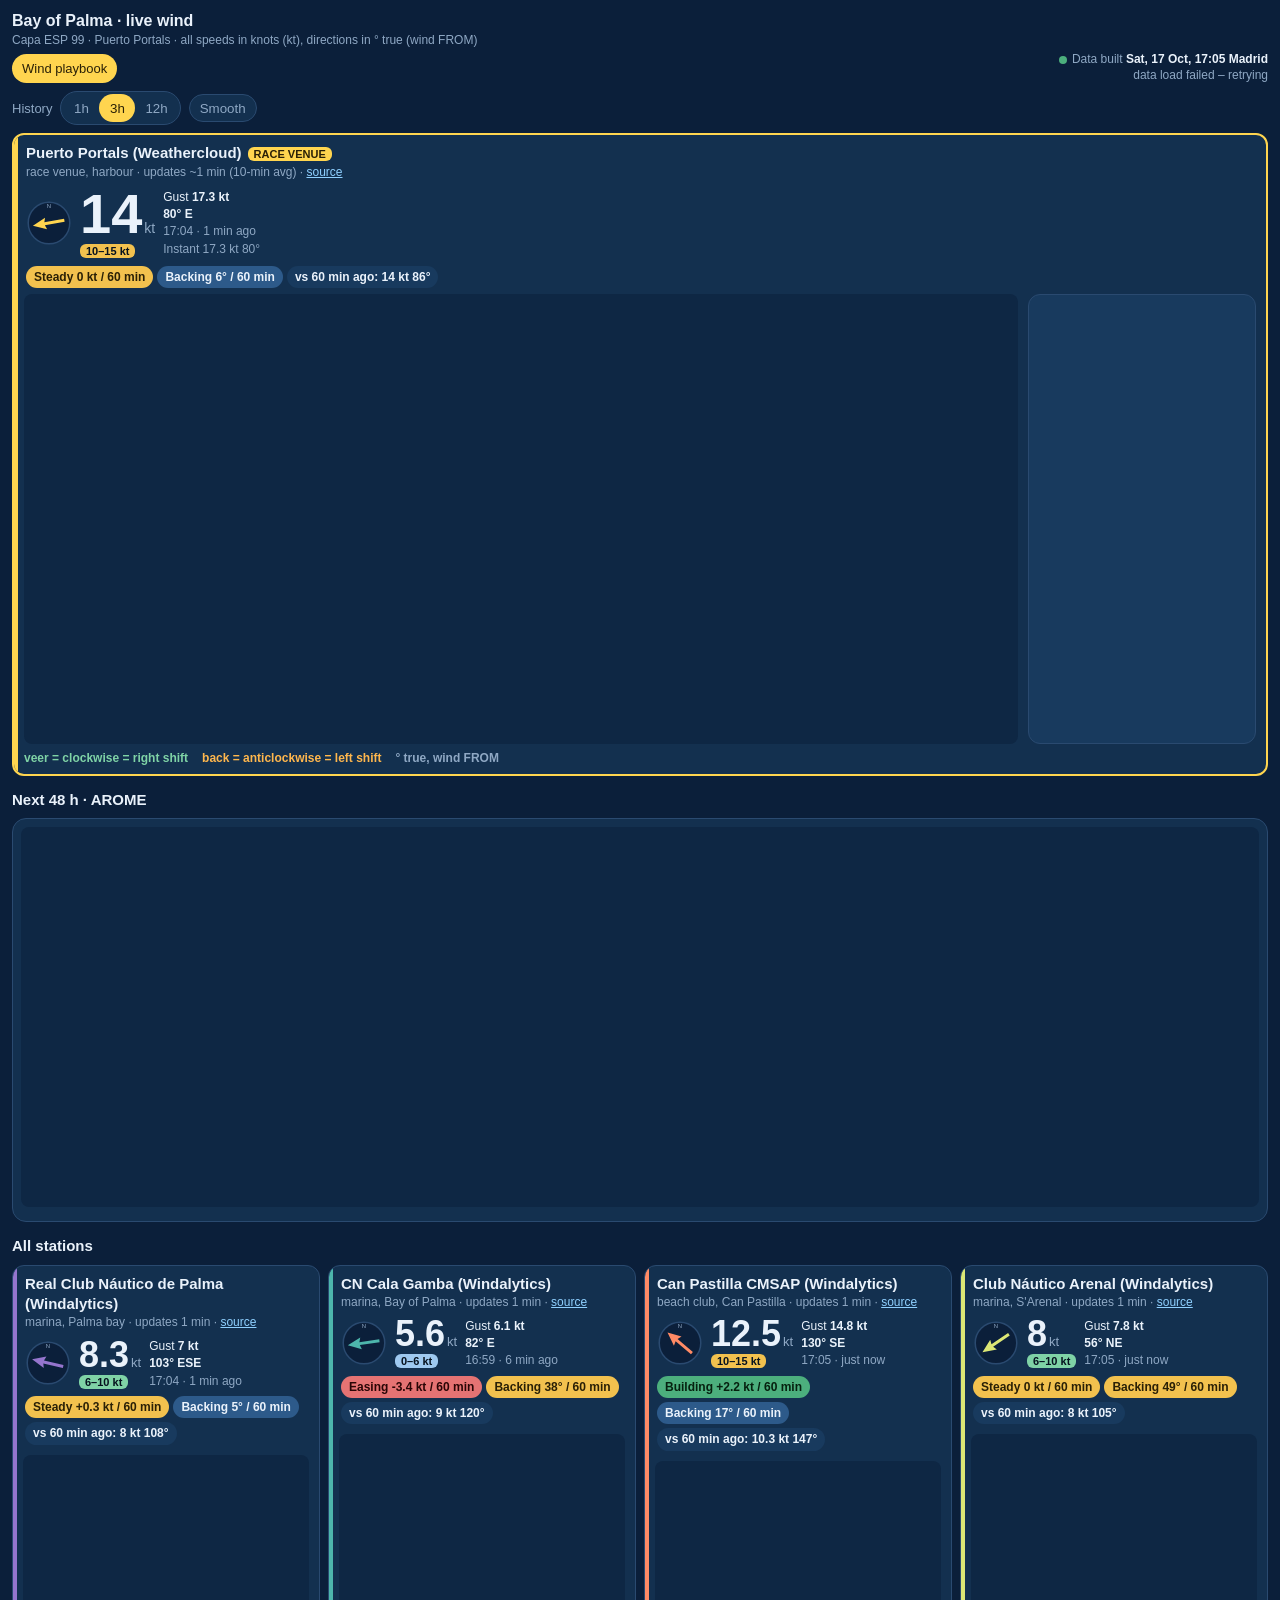
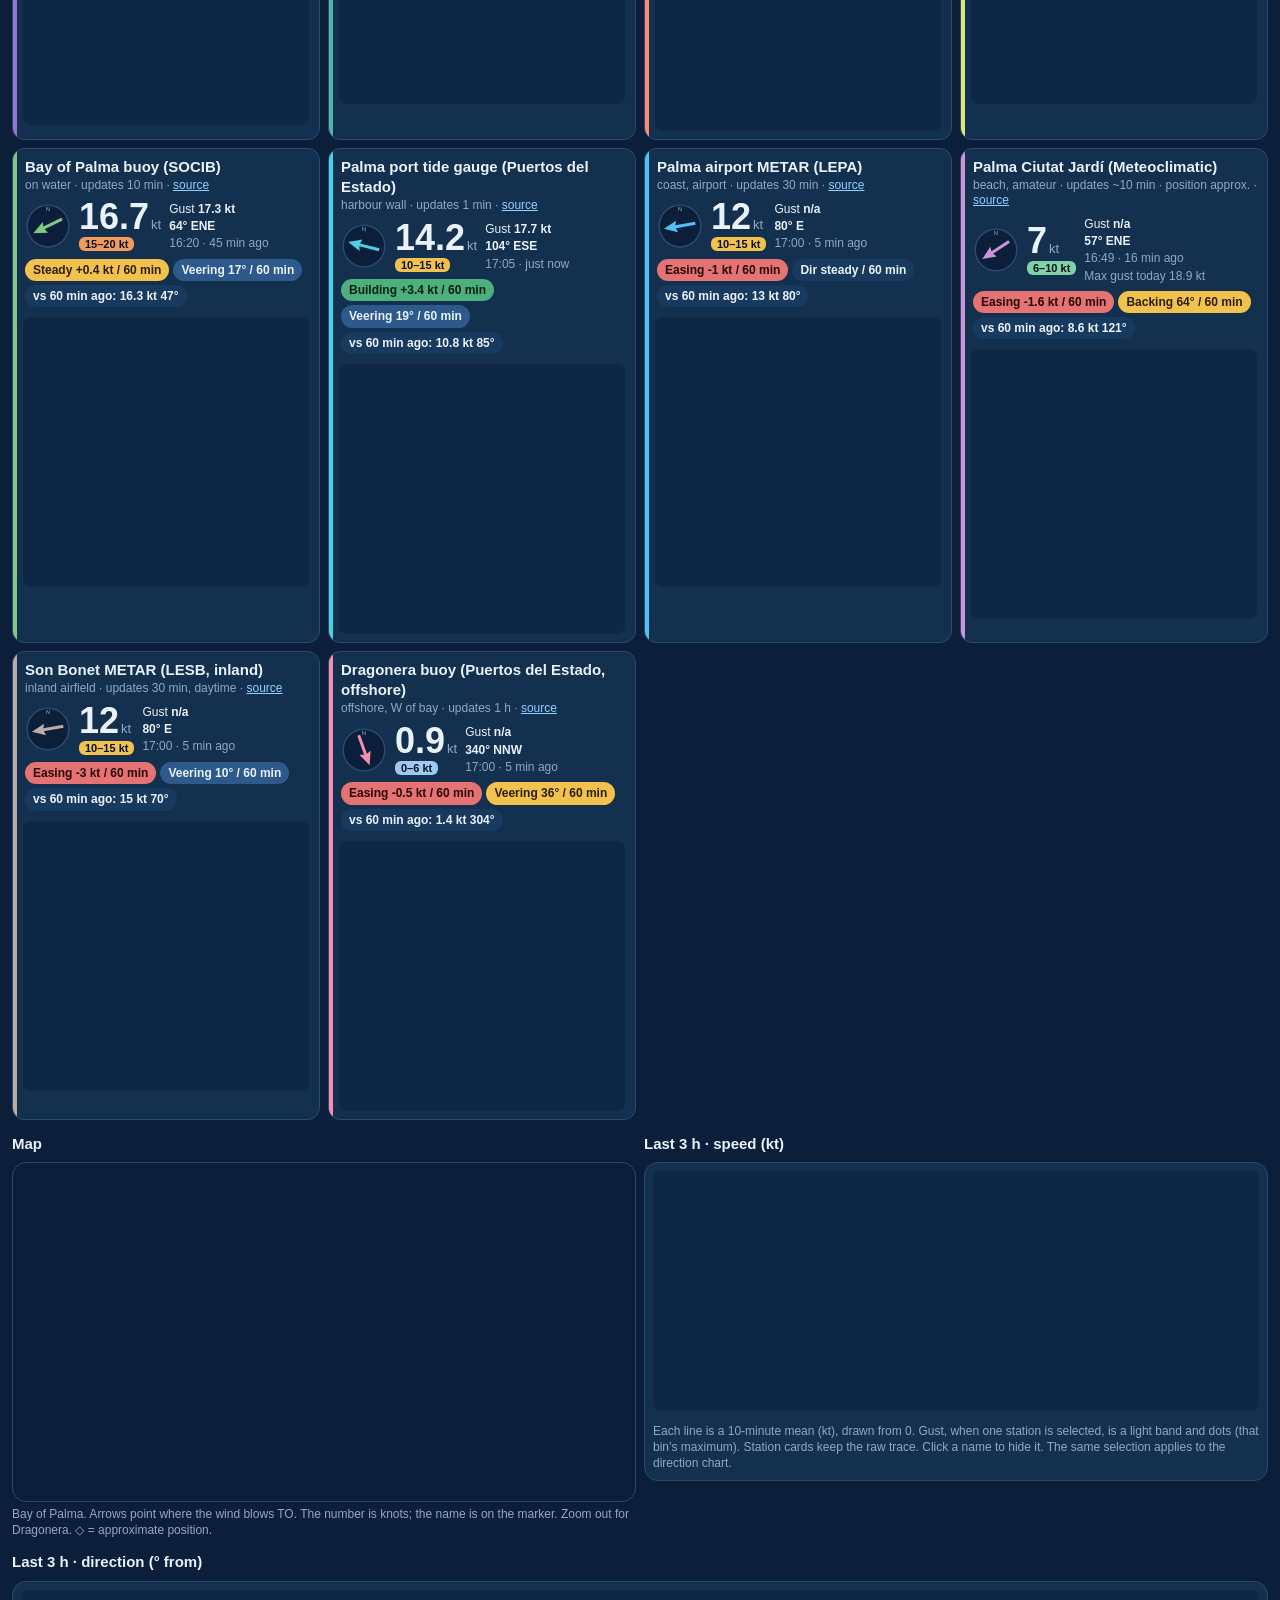
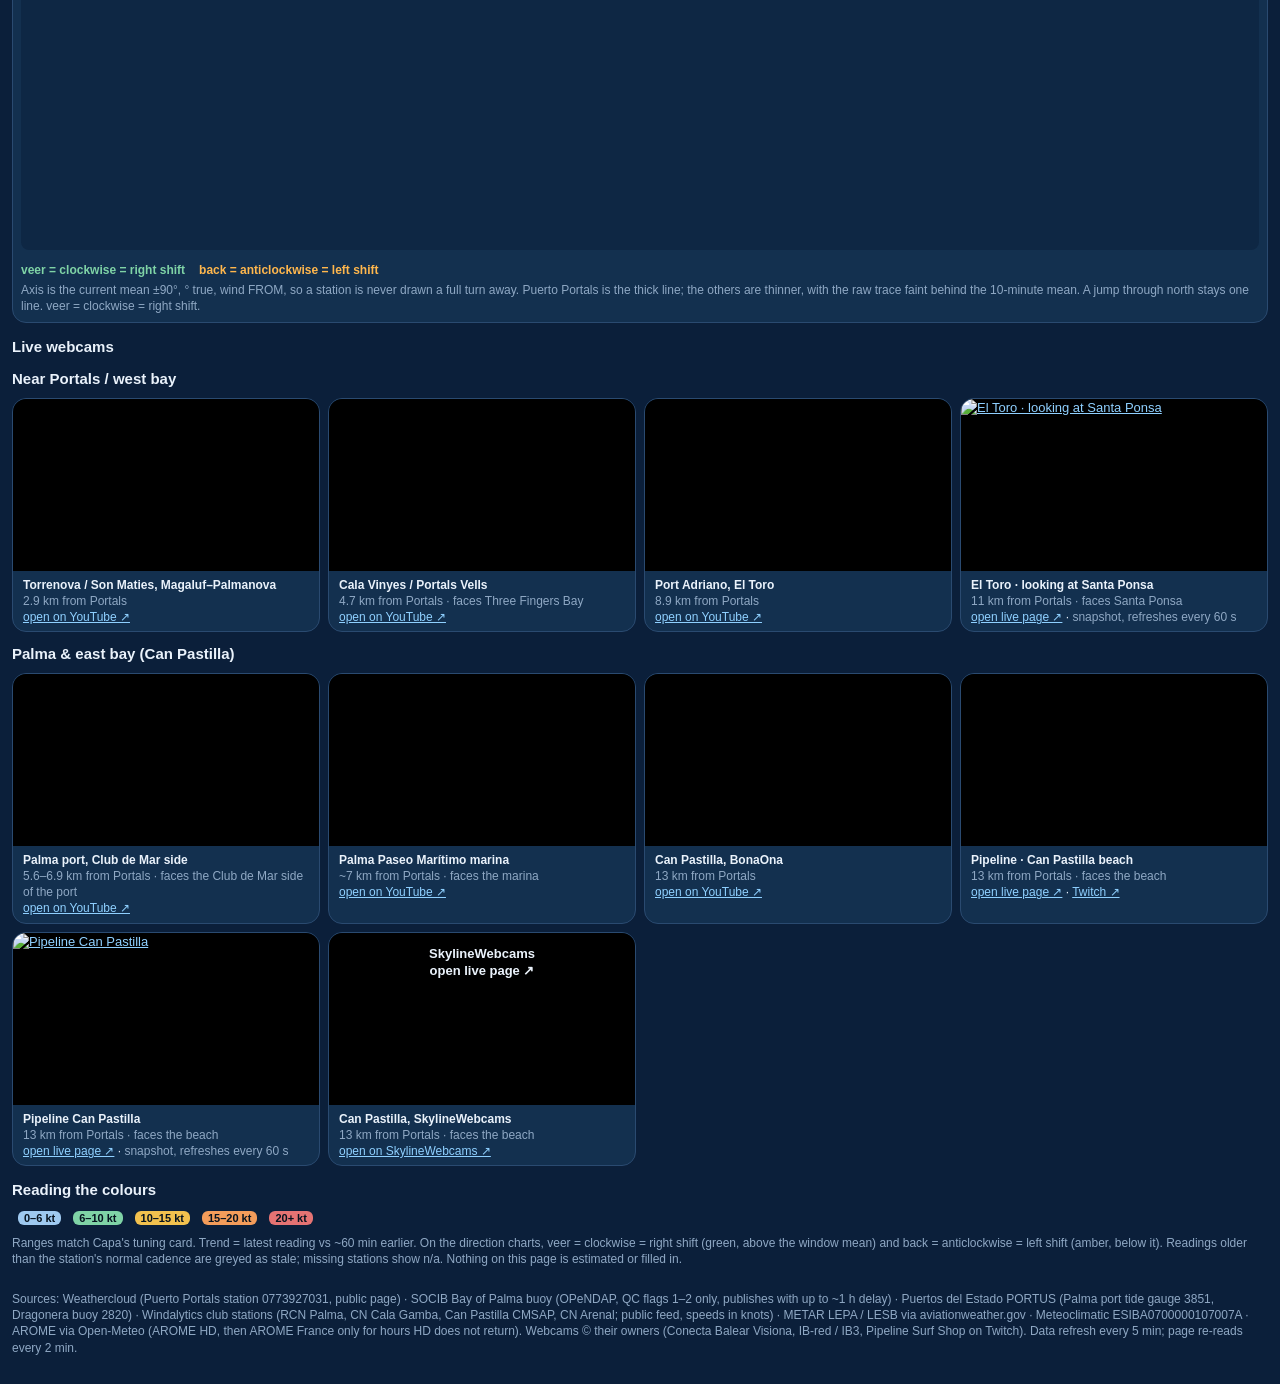
==== commit 824fbff1: "Remove the west-bay and wide-view webcams Carlos listed. Drop those cards by title, and omit a secti" ====
--- a/site/index.html
+++ b/site/index.html
@@ -865,16 +865,9 @@
 }
 const CAM_GROUPS=[['near','Near Portals / west bay'],['palma','Palma & east bay (Can Pastilla)'],['wide','Wider views']];
 const CAMS=[
- {g:'near',km:0.5,approx:true,n:'Portals Nous · over the race area',face:'the race area',img:'https://livecam.conectabalear.tv/JSC-CAM1/preview.jpg',page:'https://visiona.conectabalear.com/camara-portals-nous/c/71/'},
  {g:'near',km:2.9,n:'Torrenova / Son Maties, Magaluf–Palmanova',yt:'SCXirfESCck'},
  {g:'near',km:4.7,n:'Cala Vinyes / Portals Vells',face:'Three Fingers Bay',yt:'zNyiX12NcrQ'},
- {g:'near',km:6.4,approx:true,n:'Badia de Palma (west side, from Calvià)',face:'the west side of the bay',img:'https://livecam.conectabalear.tv/CLV-CAM1/preview.jpg',page:'https://visiona.conectabalear.com/camara-badia-de-palma/c/11/'},
- {g:'near',km:7.7,n:'Santa Ponsa beach & bay',face:'the beach and bay',yt:'X0kNa7mAnnI'},
- {g:'near',km:8.4,approx:true,n:'El Toro · looking towards Palma',face:'Palma',img:'https://str2.eivotv.es/canal_aa/preview.jpg',page:'https://www.cansionpesca.com/webcams-mallorca-sur/'},
- {g:'near',km:8.6,approx:true,n:'Santa Ponça',img:'https://livecam.conectabalear.tv/SPN-CAM1/preview.jpg',page:'https://visiona.conectabalear.com/camara-santa-ponca/c/52/'},
  {g:'near',km:8.9,n:'Port Adriano, El Toro',yt:'AeFSWxScJ8c'},
- {g:'near',km:9.0,n:'Illes Malgrats',img:'https://str4.strei.es/canal_at/preview.jpg',page:'https://www.cansionpesca.com/webcams-mallorca-sur/'},
- {g:'near',km:9.6,approx:true,n:'Punta de El Toro',img:'https://livecam.conectabalear.tv/ETR-CAM1/preview.jpg',page:'https://visiona.conectabalear.com/camara-punta-de-el-toro/c/62/'},
  {g:'near',km:11.0,n:'El Toro · looking at Santa Ponsa',face:'Santa Ponsa',img:'https://str4.strei.es/canal_ab/preview.jpg',page:'https://www.cansionpesca.com/webcams-mallorca-sur/'},
  {g:'palma',km:5.6,kmText:'5.6–6.9',n:'Palma port, Club de Mar side',face:'the Club de Mar side of the port',yt:'hRw1_JQMQoE',poster:'https://imgproxy.windy.com/_/full/plain/current/1793912575/original.jpg'},
  {g:'palma',km:7,approx:true,n:'Palma Paseo Marítimo marina',face:'the marina',yt:'b_mKk1uL6ZI'},
@@ -882,10 +875,6 @@
  {g:'palma',km:13,n:'Pipeline · Can Pastilla beach',face:'the beach',type:'twitch',ch:'pipelinesurfshop',page:'https://www.mallorcapipeline.com/webcam/',alt:'https://www.twitch.tv/pipelinesurfshop'},
  {g:'palma',km:13,n:'Pipeline Can Pastilla',face:'the beach',img:'https://imgproxy.windy.com/_/full/plain/current/1722330380/original.jpg',page:'https://imgproxy.windy.com/_/full/plain/current/1722330380/original.jpg'},
  {g:'palma',km:13,n:'Can Pastilla, SkylineWebcams',face:'the beach',type:'link',page:'https://www.skylinewebcams.com/en/webcam/espana/islas-baleares/mallorca/can-pastilla-playa-de-palma.html'},
- {g:'wide',km:8.7,approx:true,n:'Palma city & bay',face:'Palma and the bay',img:'https://livecam.conectabalear.tv/BGS-CAM1/preview.jpg',page:'https://visiona.conectabalear.com/camara-palma/c/46/'},
- {g:'wide',km:8.8,approx:true,n:'Bahía de Palma (from Na Burguesa)',face:'the bay',img:'https://livecam.conectabalear.tv/BGS-CAM2/preview.jpg',page:'https://visiona.conectabalear.com/camara-bahia-de-palma/c/103/'},
- {g:'wide',km:16,approx:true,n:'Sa Dragonera',face:'Dragonera',img:'https://livecam.conectabalear.tv/ADX2-CAM1/preview.jpg',page:'https://visiona.conectabalear.com/camara-sa-dragonera/c/22/'},
- {g:'wide',km:26.6,n:'Cap Blanc',img:'https://str4.strei.es/canal_an/preview.jpg',page:'https://www.cansionpesca.com/webcams-mallorca-sur/'},
 ];
 function kmText(c){return `${c.kmText||((c.approx?'~':'')+c.km)} km from Portals${c.face?` · faces ${esc(c.face)}`:''}`;}
 function camCard(c){
@@ -940,6 +929,7 @@
 function drawCams(){
   document.getElementById('cams').innerHTML=CAM_GROUPS.map(([id,title])=>{
     const list=CAMS.filter(c=>c.g===id).sort((a,b)=>a.km-b.km);
+    if(!list.length) return '';
     return `<section class="camgroup"><h3>${title}</h3><div class="cams">${list.map(camCard).join('')}</div></section>`;
   }).join('');
   refreshSnaps();
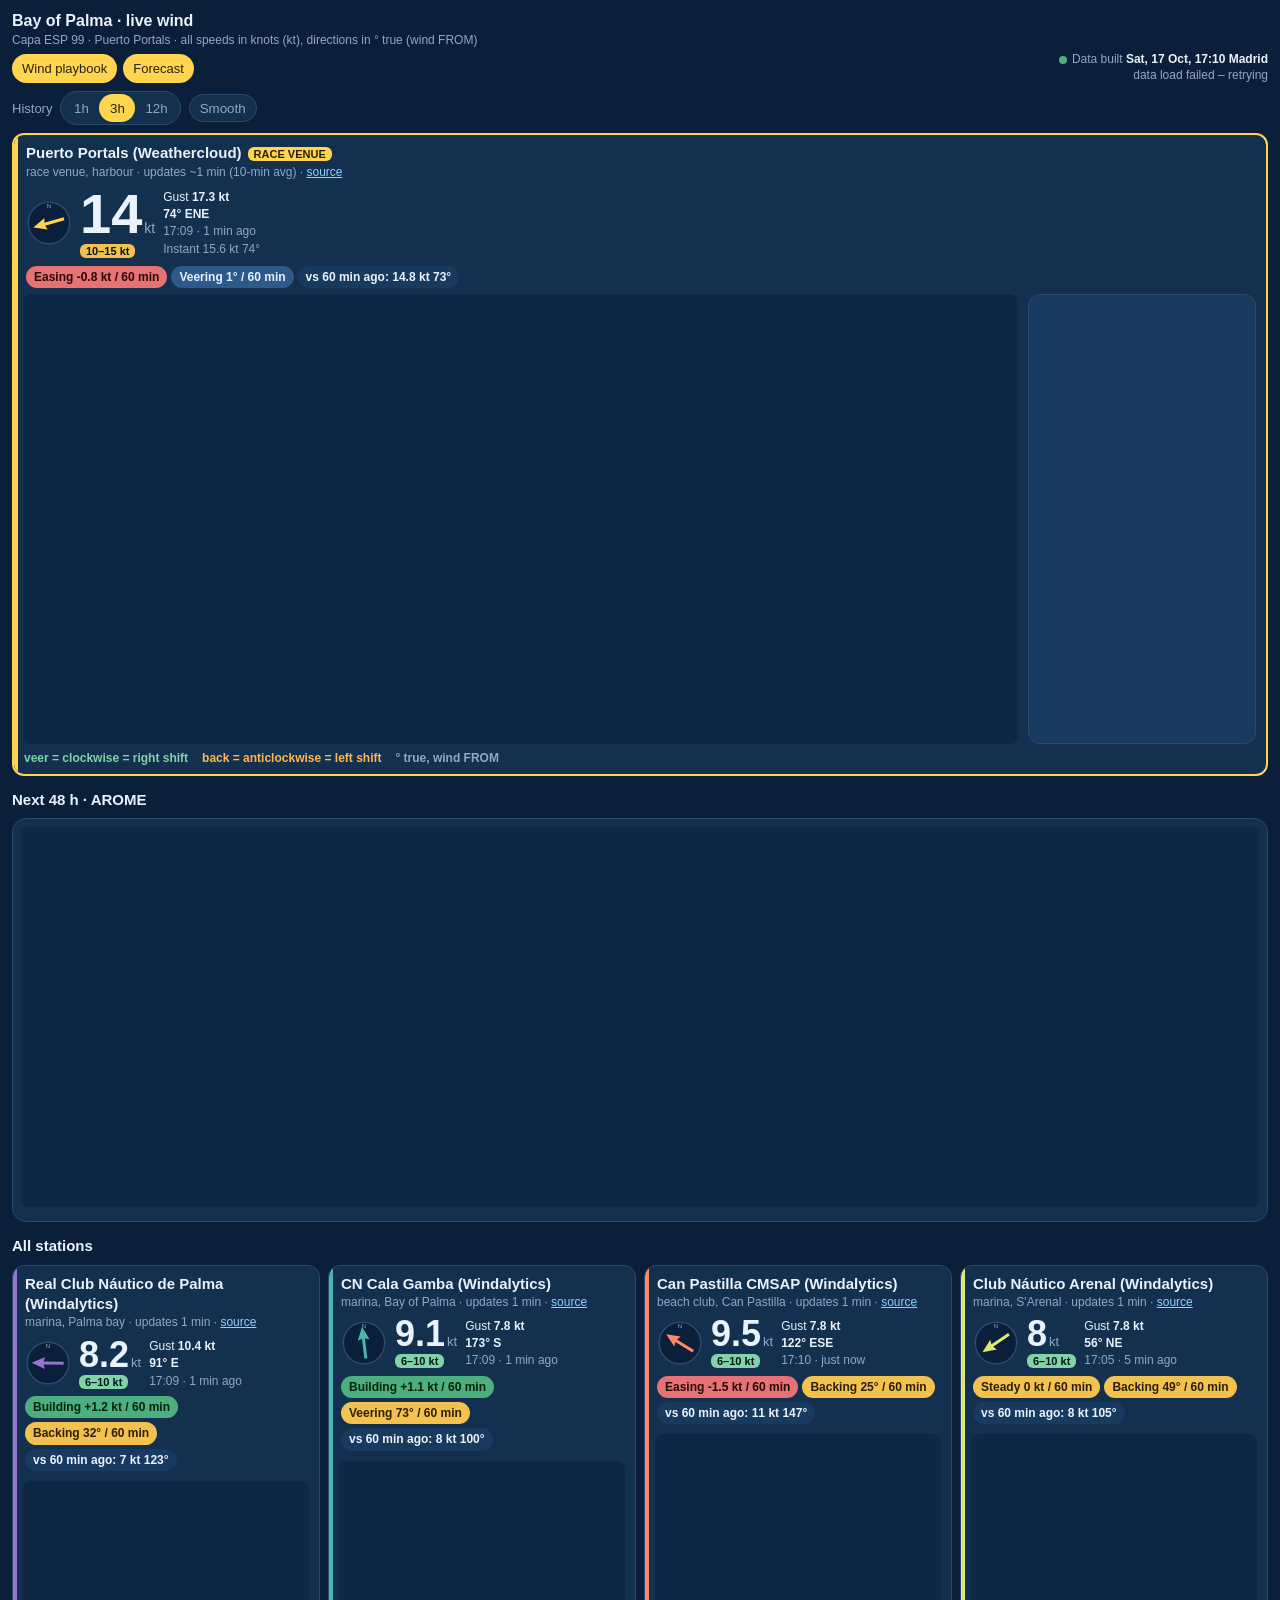
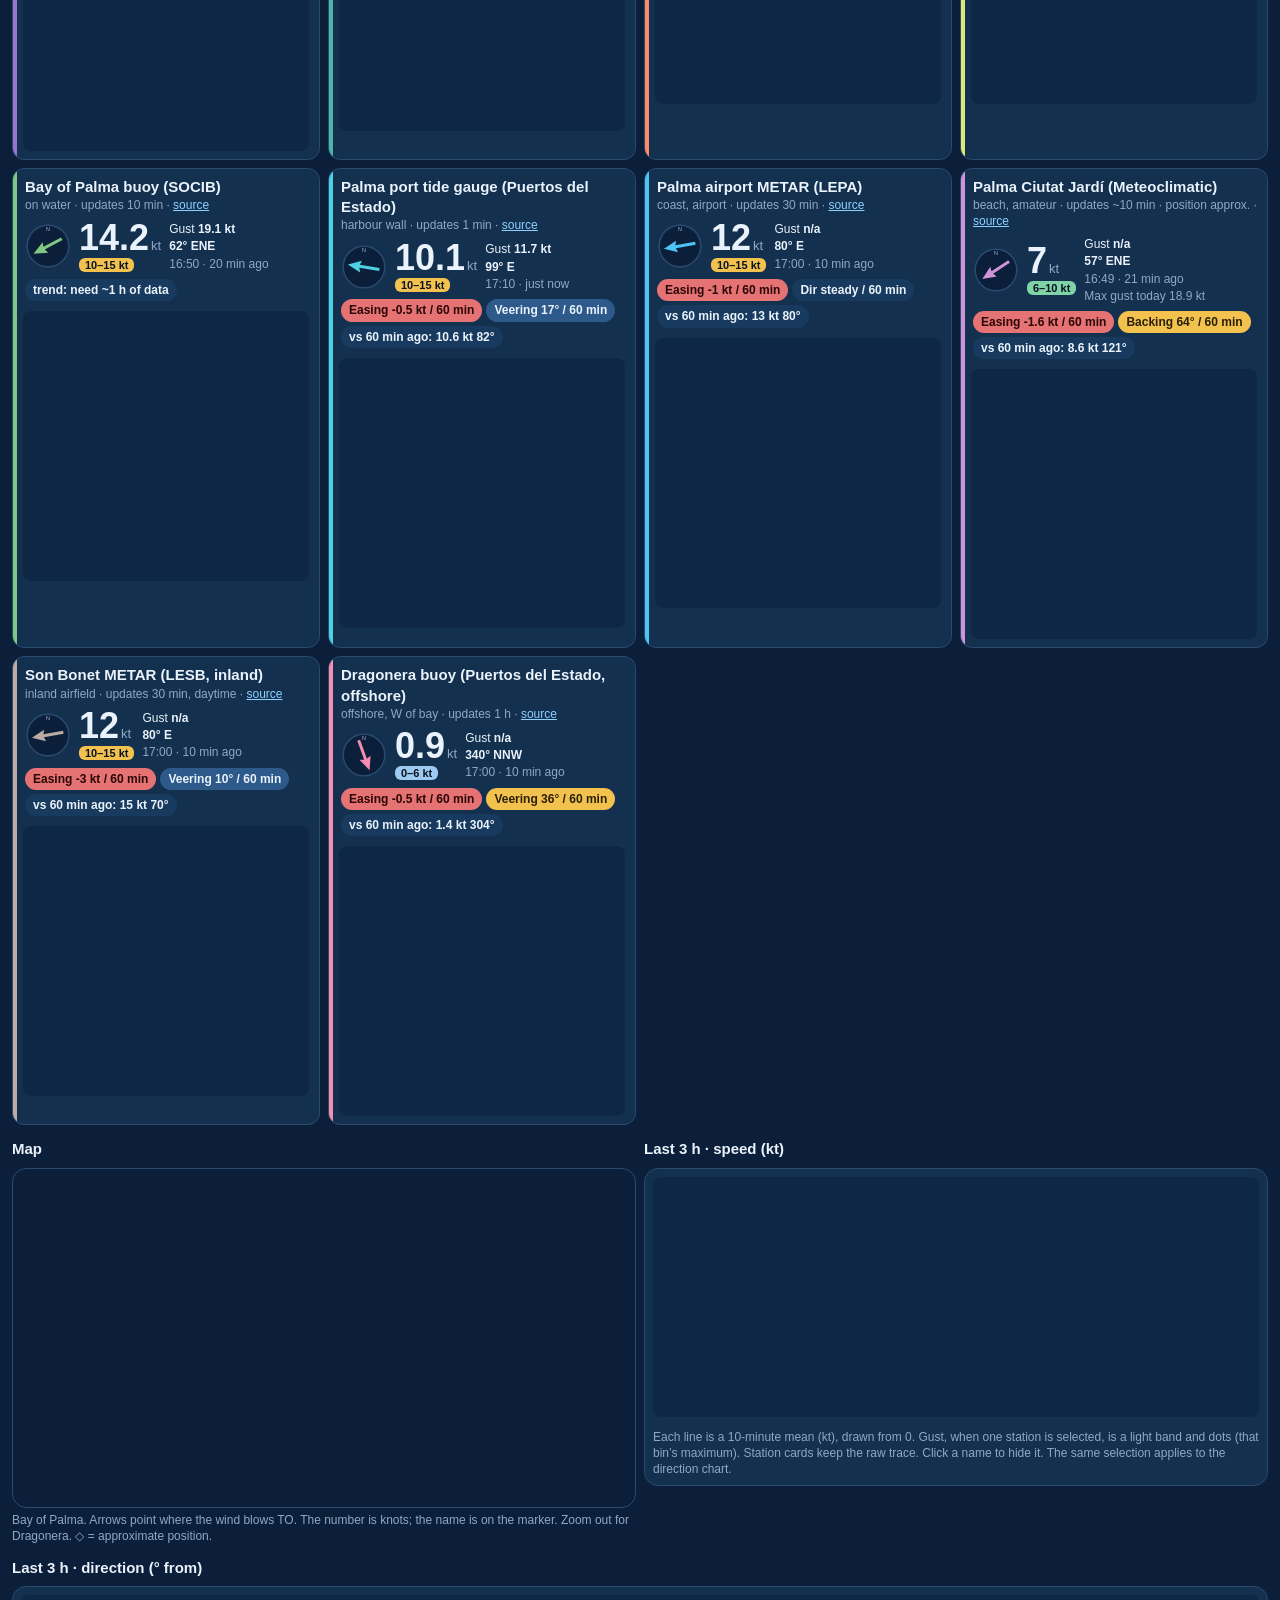
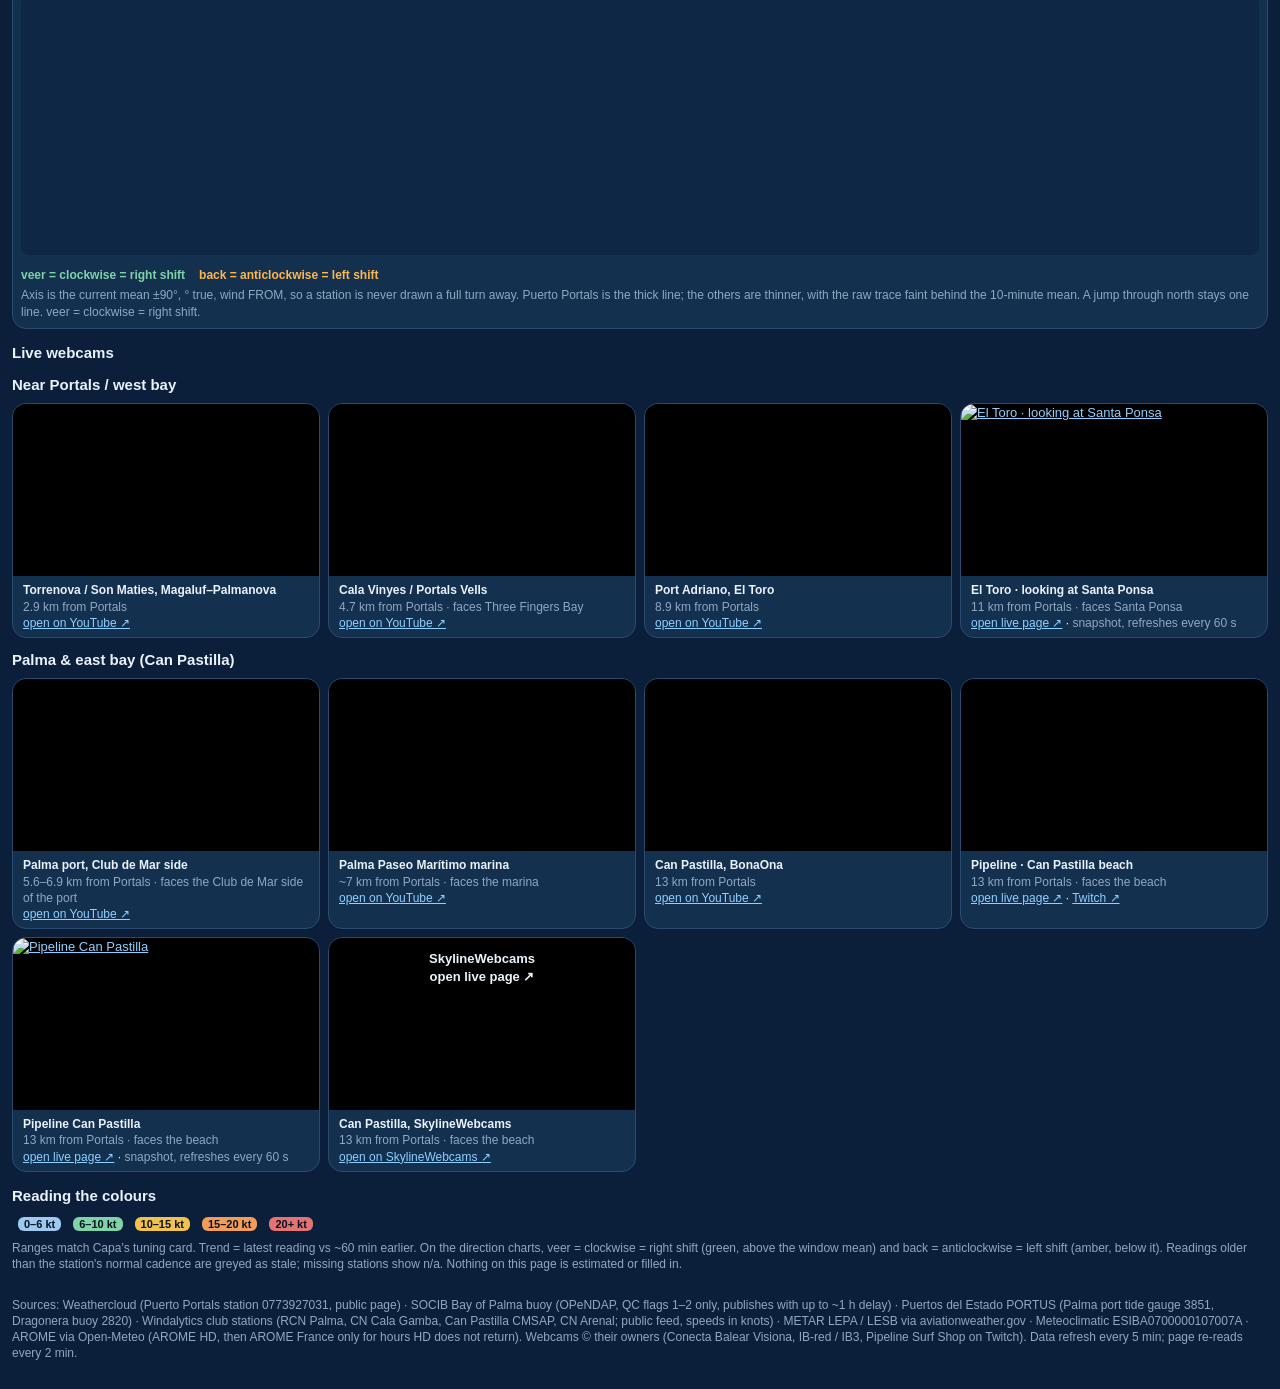
==== commit 5ca32e80: "Add a Forecast page for the Portals briefing and AROME hours. The page reads briefing.json and the h" ====
--- a/site/index.html
+++ b/site/index.html
@@ -11,7 +11,8 @@
 header{display:flex;justify-content:space-between;align-items:flex-end;gap:8px;flex-wrap:wrap;margin-bottom:8px}
 h1{font-size:16px;margin:0}h2{font-size:15px;margin:14px 0 8px}.muted{color:var(--muted)}.small{font-size:12px}
 .upd{font-size:12px;color:var(--muted);text-align:right}.upd b{color:var(--text)}
-.playlink{display:inline-block;margin-top:6px;font:600 12px/1 inherit;color:#2a2006;background:#FFD54F;text-decoration:none;border-radius:999px;padding:6px 10px}
+.navlinks{display:flex;flex-wrap:wrap;gap:6px;margin-top:6px}
+.playlink{display:inline-block;font:600 12px/1 inherit;color:#2a2006;background:#FFD54F;text-decoration:none;border-radius:999px;padding:6px 10px}
 .playlink:hover{filter:brightness(1.06)}
 .dot{display:inline-block;width:8px;height:8px;border-radius:50%;background:var(--green);margin-right:5px;vertical-align:middle}
 .grid{display:grid;grid-template-columns:repeat(auto-fill,minmax(248px,1fr));gap:8px}
@@ -97,7 +98,7 @@
 @media(max-width:420px){.hero .spd{font-size:44px}.row{gap:6px}}
 </style></head><body><div class="wrap">
 <header>
-  <div><h1>Bay of Palma · live wind</h1><div class="muted small">Capa ESP 99 · Puerto Portals · all speeds in knots (kt), directions in ° true (wind FROM)</div><a class="playlink" href="playbook.html">Wind playbook</a></div>
+  <div><h1>Bay of Palma · live wind</h1><div class="muted small">Capa ESP 99 · Puerto Portals · all speeds in knots (kt), directions in ° true (wind FROM)</div><div class="navlinks"><a class="playlink" href="playbook.html">Wind playbook</a><a class="playlink" href="forecast.html">Forecast</a></div></div>
   <div class="upd"><span class="dot" id="dot"></span>Data built <b id="gen">–</b><br><span id="age">loading…</span></div>
 </header>
 <div class="winbar">
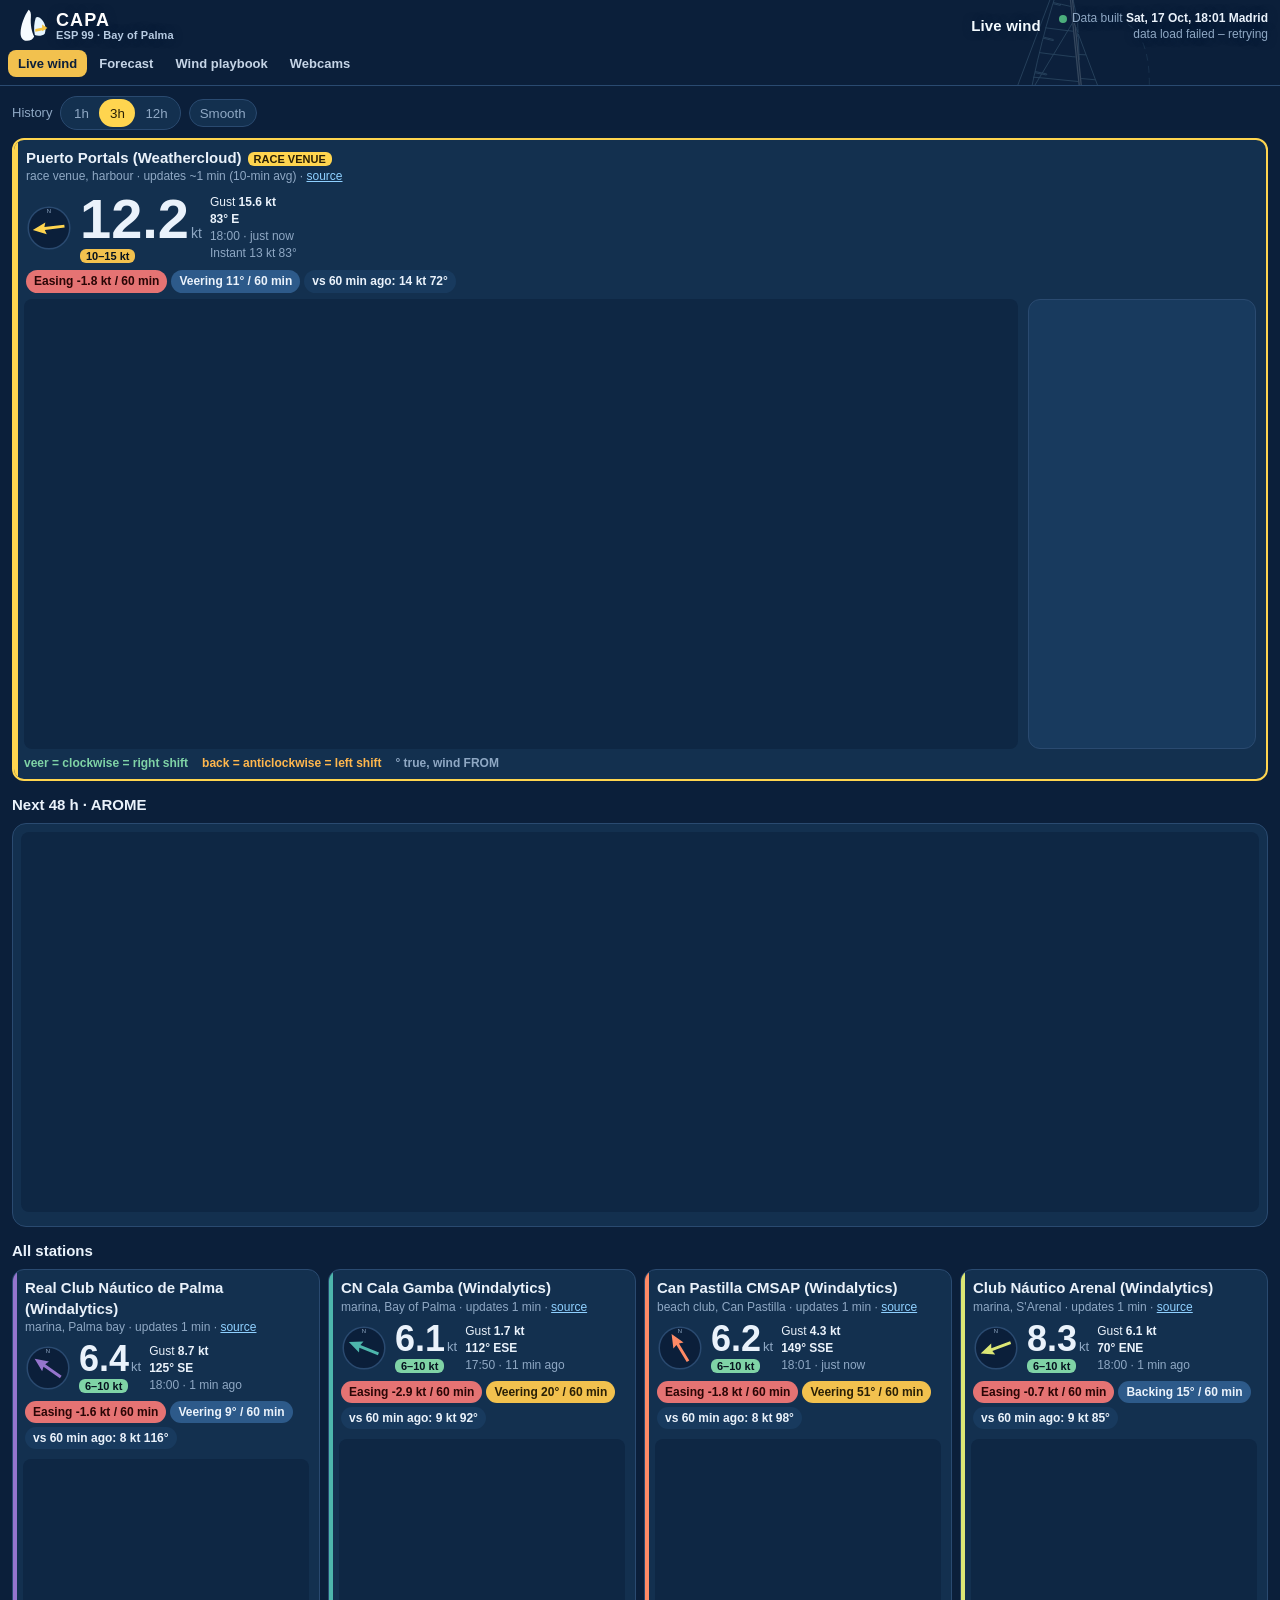
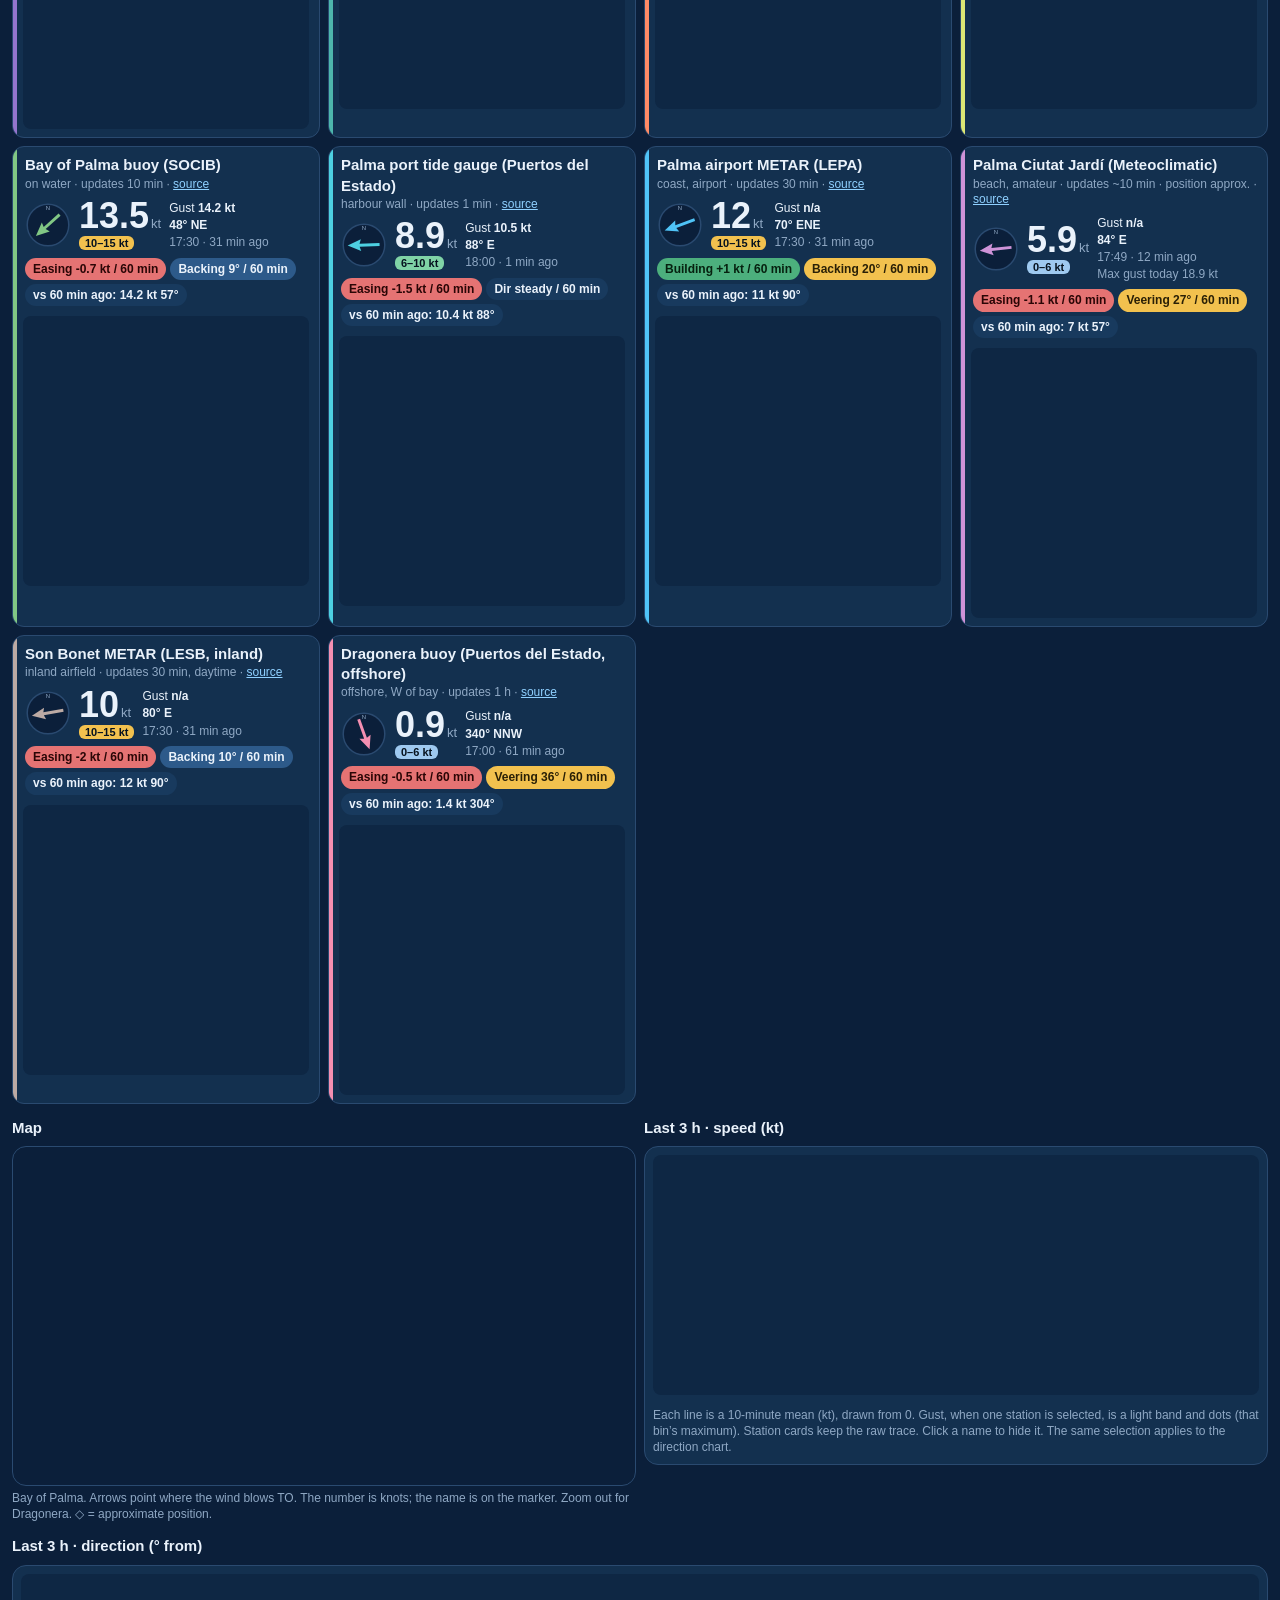
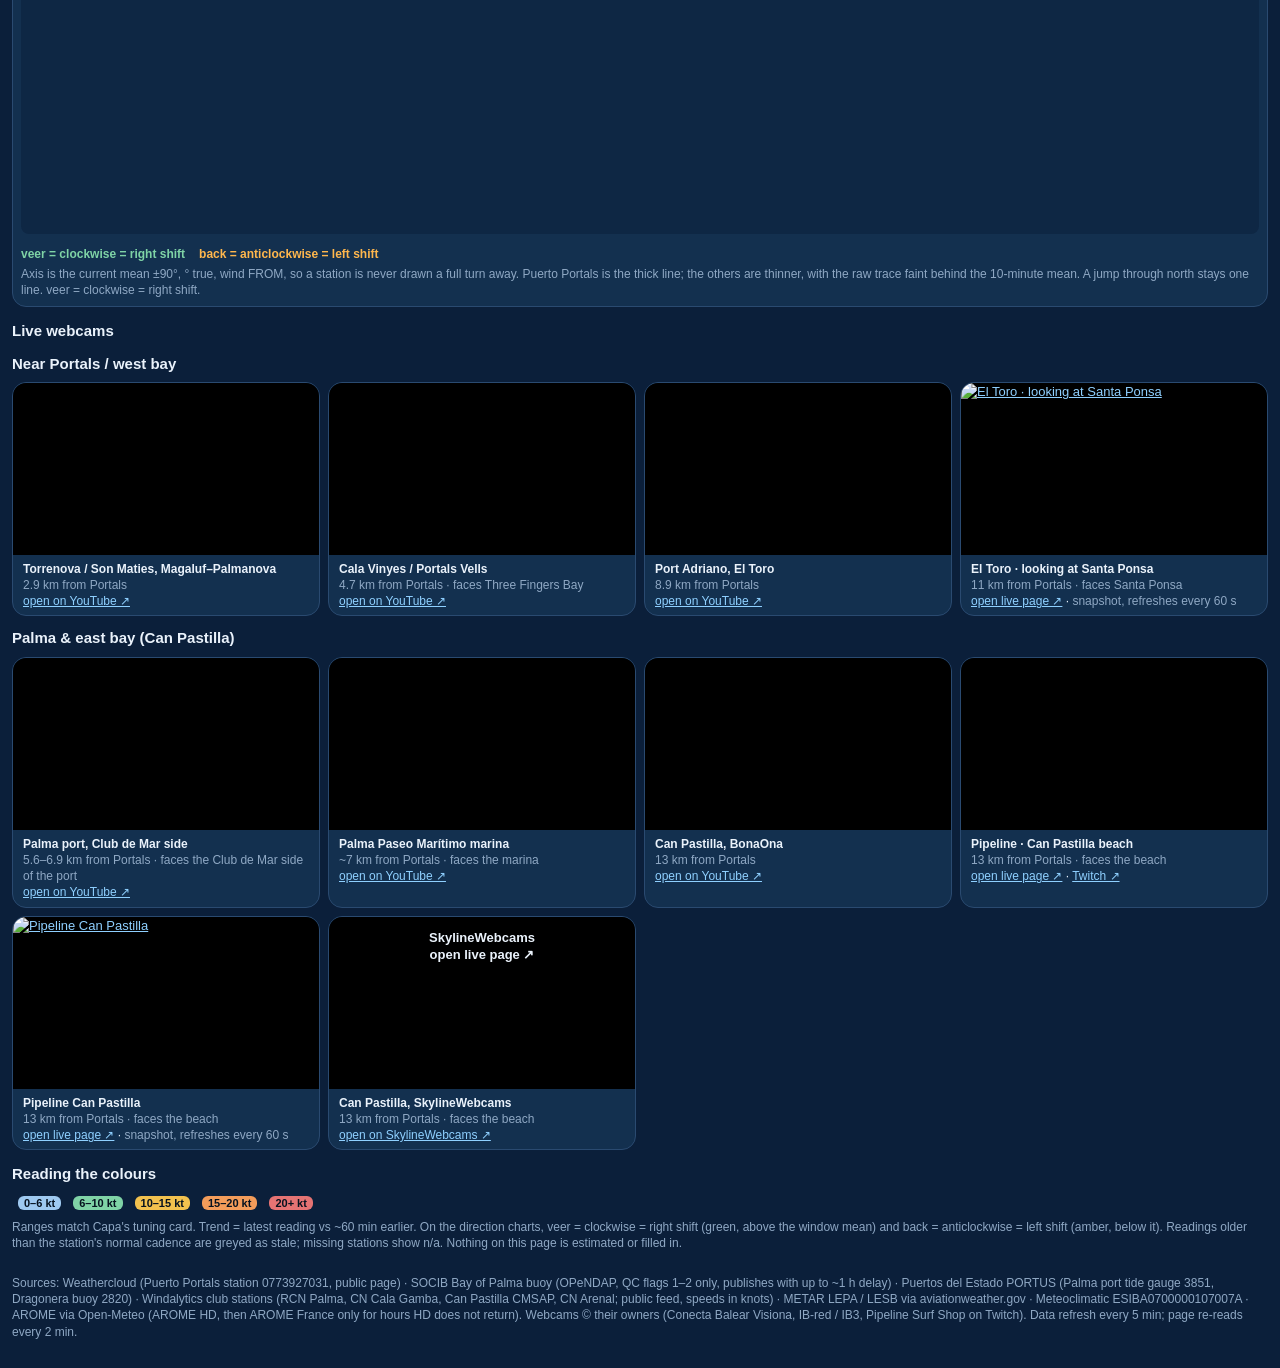
==== commit 851b9a1c: "Add the CAPA sail mark and a shared header on every page. The logo, wordmark, and sticky nav replace" ====
--- a/site/index.html
+++ b/site/index.html
@@ -1,19 +1,18 @@
 <!doctype html>
 <html lang="en"><head>
 <meta charset="utf-8"><meta name="viewport" content="width=device-width,initial-scale=1,viewport-fit=cover">
-<title>Bay of Palma live wind · Capa ESP 99</title>
+<title>Live wind · CAPA ESP 99</title>
 <meta name="theme-color" content="#0B1F3A">
+<link rel="icon" href="favicon.svg" type="image/svg+xml">
+<link rel="apple-touch-icon" href="apple-touch-icon.png">
+<link rel="stylesheet" href="assets/brand.css">
 <link rel="stylesheet" href="https://unpkg.com/leaflet@1.9.4/dist/leaflet.css">
 <style>
 :root{--navy:#0B1F3A;--panel:#13304F;--panel2:#183a5e;--line:#2A4A70;--text:#EAF2FB;--muted:#8FA8C4;--green:#4CAF7D;--red:#E57373;--amber:#F2C14E}
 *{box-sizing:border-box}html,body{margin:0;background:var(--navy);color:var(--text);font:13px/1.35 -apple-system,BlinkMacSystemFont,"Segoe UI",Roboto,sans-serif}
 .wrap{max-width:1440px;margin:0 auto;padding:10px 12px 28px}
-header{display:flex;justify-content:space-between;align-items:flex-end;gap:8px;flex-wrap:wrap;margin-bottom:8px}
 h1{font-size:16px;margin:0}h2{font-size:15px;margin:14px 0 8px}.muted{color:var(--muted)}.small{font-size:12px}
-.upd{font-size:12px;color:var(--muted);text-align:right}.upd b{color:var(--text)}
-.navlinks{display:flex;flex-wrap:wrap;gap:6px;margin-top:6px}
-.playlink{display:inline-block;font:600 12px/1 inherit;color:#2a2006;background:#FFD54F;text-decoration:none;border-radius:999px;padding:6px 10px}
-.playlink:hover{filter:brightness(1.06)}
+.upd{font-size:12px;color:var(--muted)}.upd b{color:var(--text)}
 .dot{display:inline-block;width:8px;height:8px;border-radius:50%;background:var(--green);margin-right:5px;vertical-align:middle}
 .grid{display:grid;grid-template-columns:repeat(auto-fill,minmax(248px,1fr));gap:8px}
 .card{background:var(--panel);border:1px solid var(--line);border-radius:12px;padding:8px 10px;position:relative;overflow:hidden}
@@ -96,11 +95,18 @@
 footer{margin-top:24px;font-size:12px;color:var(--muted)}
 .two{display:grid;grid-template-columns:1fr;gap:8px}@media(min-width:900px){.two{grid-template-columns:1fr 1fr}}
 @media(max-width:420px){.hero .spd{font-size:44px}.row{gap:6px}}
-</style></head><body><div class="wrap">
-<header>
-  <div><h1>Bay of Palma · live wind</h1><div class="muted small">Capa ESP 99 · Puerto Portals · all speeds in knots (kt), directions in ° true (wind FROM)</div><div class="navlinks"><a class="playlink" href="playbook.html">Wind playbook</a><a class="playlink" href="forecast.html">Forecast</a></div></div>
-  <div class="upd"><span class="dot" id="dot"></span>Data built <b id="gen">–</b><br><span id="age">loading…</span></div>
+#webcams{scroll-margin-top:calc(var(--head-h) + 8px)}
+</style></head><body>
+<header class="sitehead home">
+  <img class="dragon" src="assets/dragon_capa_final_transparent.svg" alt="">
+  <div class="sitebar">
+    <a class="brand" href="./"><img class="mark" src="assets/capa-logo.svg" alt="" width="36" height="36"><span class="word"><span class="capa">CAPA</span><span class="eye">ESP 99 · Bay of Palma</span></span></a>
+    <h1>Live wind</h1>
+    <div class="headmeta upd"><span class="dot" id="dot"></span>Data built <b id="gen">–</b><br><span id="age">loading…</span></div>
+  </div>
+  <nav class="sitenav" aria-label="Site"><a href="./" aria-current="page">Live wind</a><a href="forecast.html">Forecast</a><a href="playbook.html">Wind playbook</a><a href="#webcams">Webcams</a></nav>
 </header>
+<div class="wrap">
 <div class="winbar">
   <span class="muted">History</span>
   <div class="wins" id="wins" role="group" aria-label="History window">
@@ -136,7 +142,7 @@
   <div class="muted small" style="margin-top:4px">Axis is the current mean ±90°, ° true, wind FROM, so a station is never drawn a full turn away. Puerto Portals is the thick line; the others are thinner, with the raw trace faint behind the 10-minute mean. A jump through north stays one line. veer = clockwise = right shift.</div>
 </div>
 
-<h2>Live webcams</h2>
+<h2 id="webcams">Live webcams</h2>
 <div id="cams"></div>
 
 <h2>Reading the colours</h2>
--- a/site/assets/brand.css
+++ b/site/assets/brand.css
@@ -0,0 +1,37 @@
+/* Shared CAPA chrome. Sticky nav, sail mark, Dragon watermark. */
+:root{--amber:#f5c542;--head-h:92px}
+header.sitehead{display:block;margin:0;gap:0;flex-wrap:nowrap;align-items:stretch;justify-content:flex-start}
+.sitehead{position:sticky;top:0;z-index:50;background:#0B1F3A;border-bottom:1px solid #2A4A70;overflow:hidden}
+.sitehead .dragon{position:absolute;right:-10px;top:0;width:min(250px,50vw);height:170%;object-fit:cover;object-position:62% 36%;opacity:.12;pointer-events:none;user-select:none}
+.sitehead.home{--head-h:104px}
+.sitehead.home .dragon{width:min(620px,86vw);height:230%;object-position:70% 34%;opacity:.18;right:-18px}
+.sitebar{position:relative;z-index:1;max-width:1440px;margin:0 auto;padding:8px 12px 0;display:flex;align-items:center;gap:10px;min-width:0}
+.brand{display:flex;align-items:center;gap:8px;min-width:0;text-decoration:none;color:inherit}
+.brand .mark{width:36px;height:36px;flex:0 0 36px;display:block}
+.word{display:flex;flex-direction:column;min-width:max-content;line-height:1.05}
+.word .capa{font-weight:800;letter-spacing:.06em;font-size:18px;color:#fff}
+.word .eye{font-size:11px;font-weight:600;color:#b7cbe2;letter-spacing:.01em;white-space:nowrap}
+.sitehead h1,.word,.headmeta{text-shadow:0 0 8px #0B1F3A,0 1px 0 #0B1F3A}
+.sitehead h1{position:relative;z-index:1;margin:0 0 0 auto;font-size:15px;font-weight:750;letter-spacing:.01em;color:#F4FBFF;white-space:nowrap}
+.sitenav{position:relative;z-index:1;max-width:1440px;margin:0 auto;display:flex;gap:2px;overflow-x:auto;overscroll-behavior-x:contain;-webkit-overflow-scrolling:touch;scrollbar-width:none;padding:6px 8px 8px}
+.sitenav::-webkit-scrollbar{display:none}
+.sitenav a{flex:0 0 auto;text-decoration:none;color:#C5D4E6;font:600 13px/1 -apple-system,BlinkMacSystemFont,"Segoe UI",Roboto,sans-serif;padding:7px 10px;border-radius:8px;white-space:nowrap}
+.sitenav a:hover{color:#fff;background:#13304F}
+.sitenav a[aria-current="page"]{color:#0B1F3A;background:var(--amber)}
+.headmeta{position:relative;z-index:1;margin-left:8px;text-align:right;font-size:11px;line-height:1.35;color:#8FA8C4;flex:0 1 auto}
+.headmeta b{color:#EAF2FB;font-weight:700}
+@media(max-width:520px){
+  :root{--head-h:132px}
+  .sitebar{flex-wrap:wrap;row-gap:2px}
+  .brand{flex:0 0 auto}
+  .sitehead h1{margin-left:8px;font-size:14px}
+  .headmeta{flex:1 0 100%;margin:0 0 2px 44px;text-align:left}
+  .brand .mark{width:32px;height:32px;flex-basis:32px}
+  .word .capa{font-size:16px}
+  .sitenav{padding:4px 6px 7px}
+  .sitenav a{font-size:13px;padding:7px 9px}
+  .sitehead .dragon,.sitehead.home .dragon{width:min(168px,44vw);opacity:.14;right:-36px}
+}
+@media(min-width:900px){
+  .sitehead.home .dragon{max-width:520px;height:190%}
+}
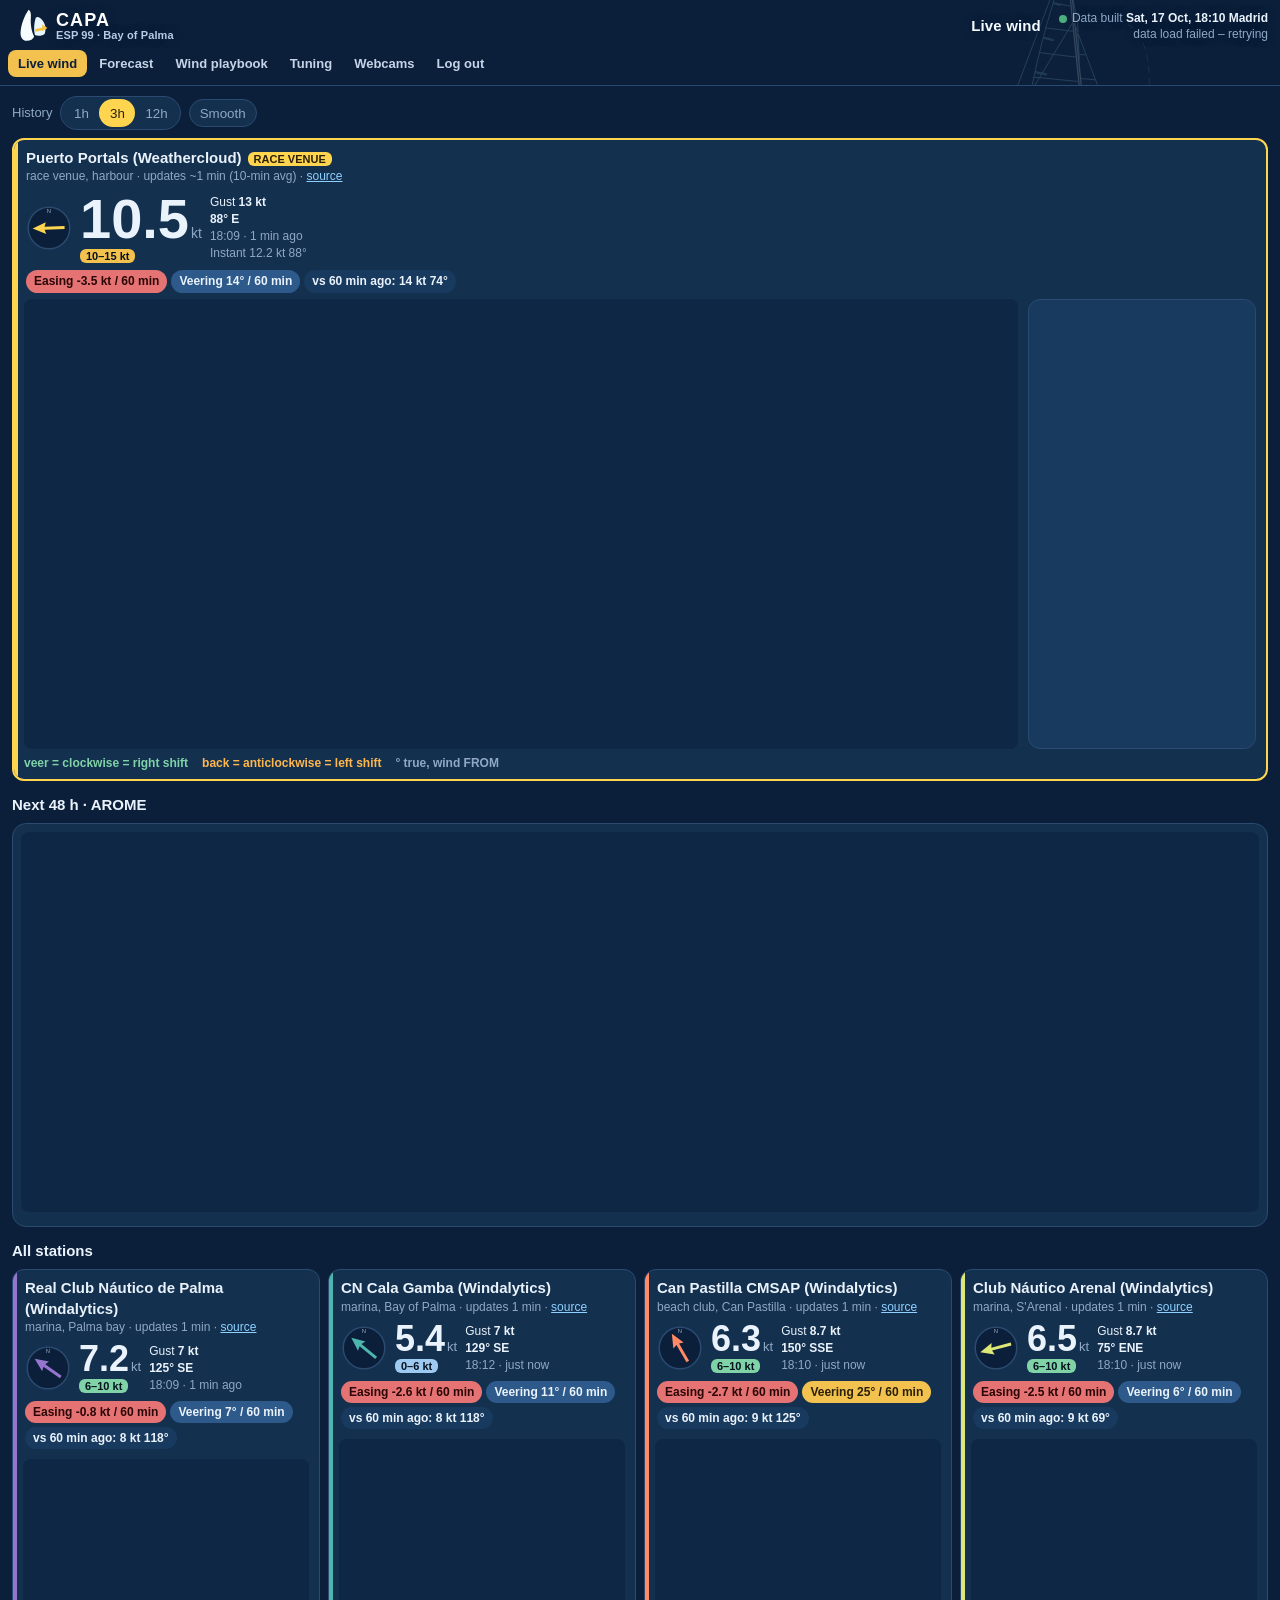
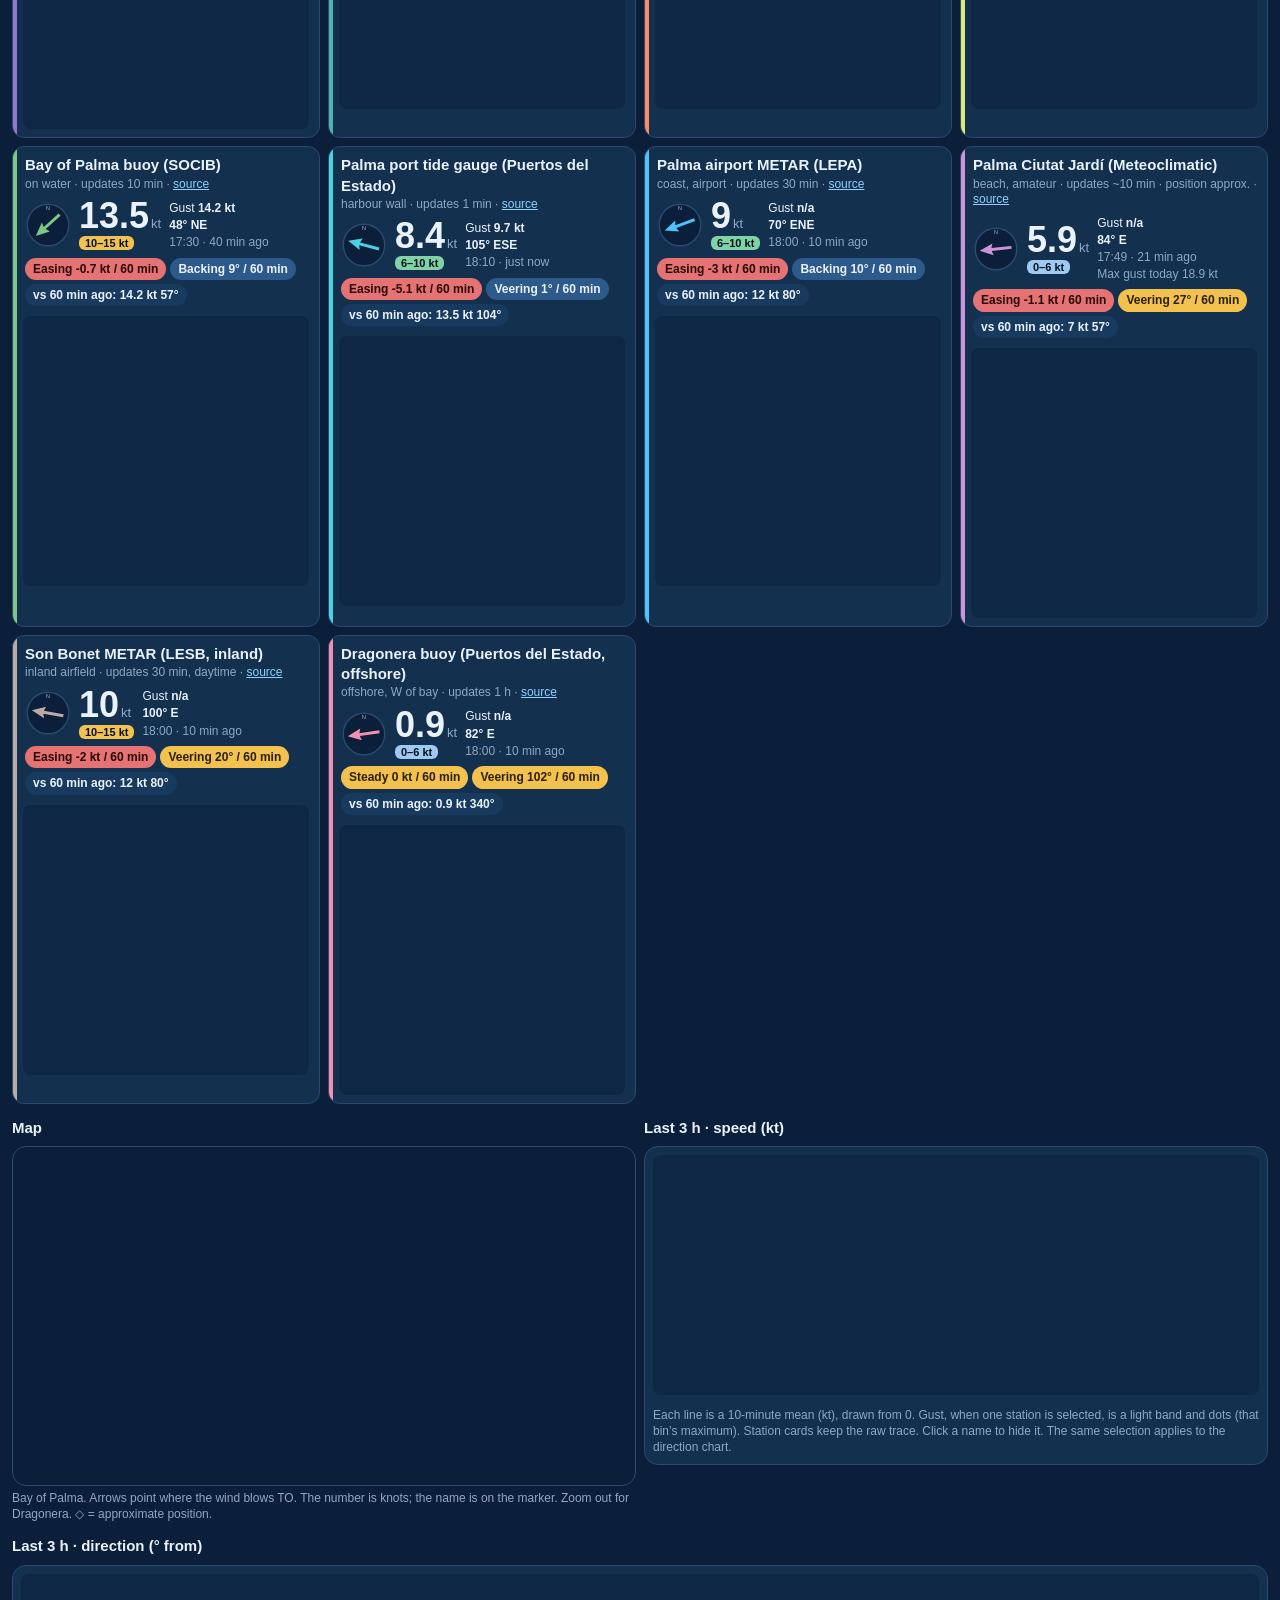
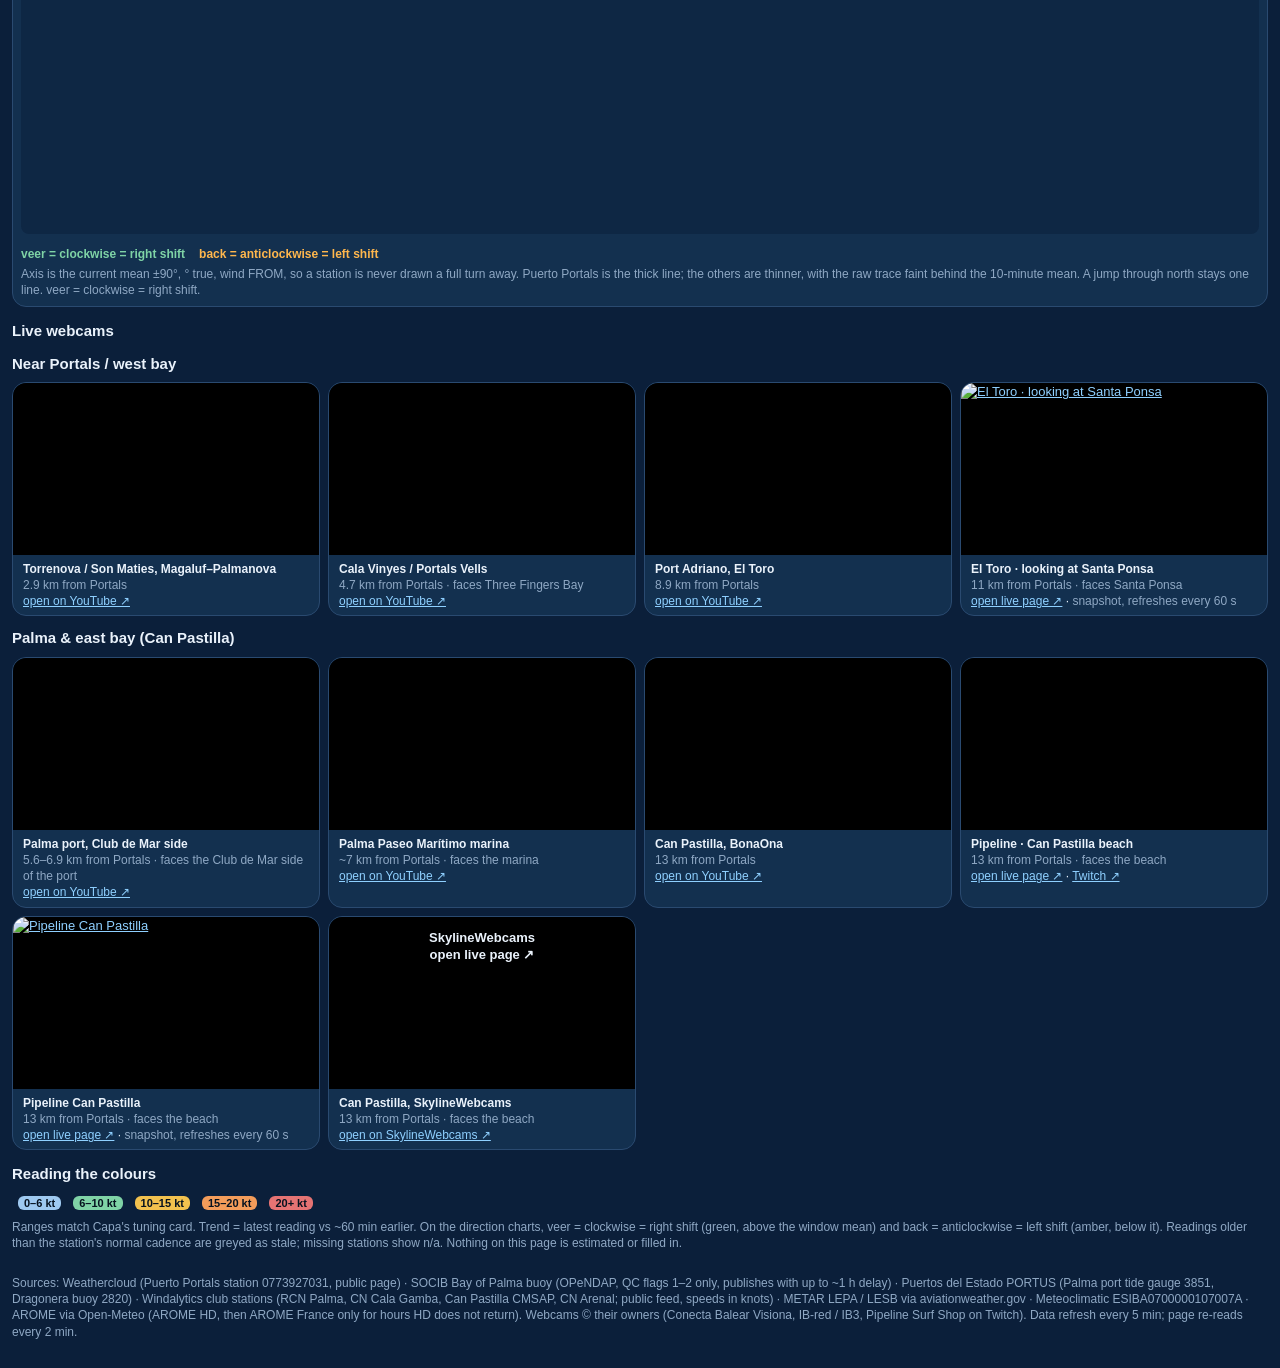
==== commit e6c81d29: "Add the tuning page and a 30-day login session. Tuning & sails is a rendered page; the source notes " ====
--- a/site/index.html
+++ b/site/index.html
@@ -104,7 +104,7 @@
     <h1>Live wind</h1>
     <div class="headmeta upd"><span class="dot" id="dot"></span>Data built <b id="gen">–</b><br><span id="age">loading…</span></div>
   </div>
-  <nav class="sitenav" aria-label="Site"><a href="./" aria-current="page">Live wind</a><a href="forecast.html">Forecast</a><a href="playbook.html">Wind playbook</a><a href="#webcams">Webcams</a></nav>
+  <nav class="sitenav" aria-label="Site"><a href="./" aria-current="page">Live wind</a><a href="forecast.html">Forecast</a><a href="playbook.html">Wind playbook</a><a href="tuning.html">Tuning</a><a href="#webcams">Webcams</a><a href="/logout">Log out</a></nav>
 </header>
 <div class="wrap">
 <div class="winbar">
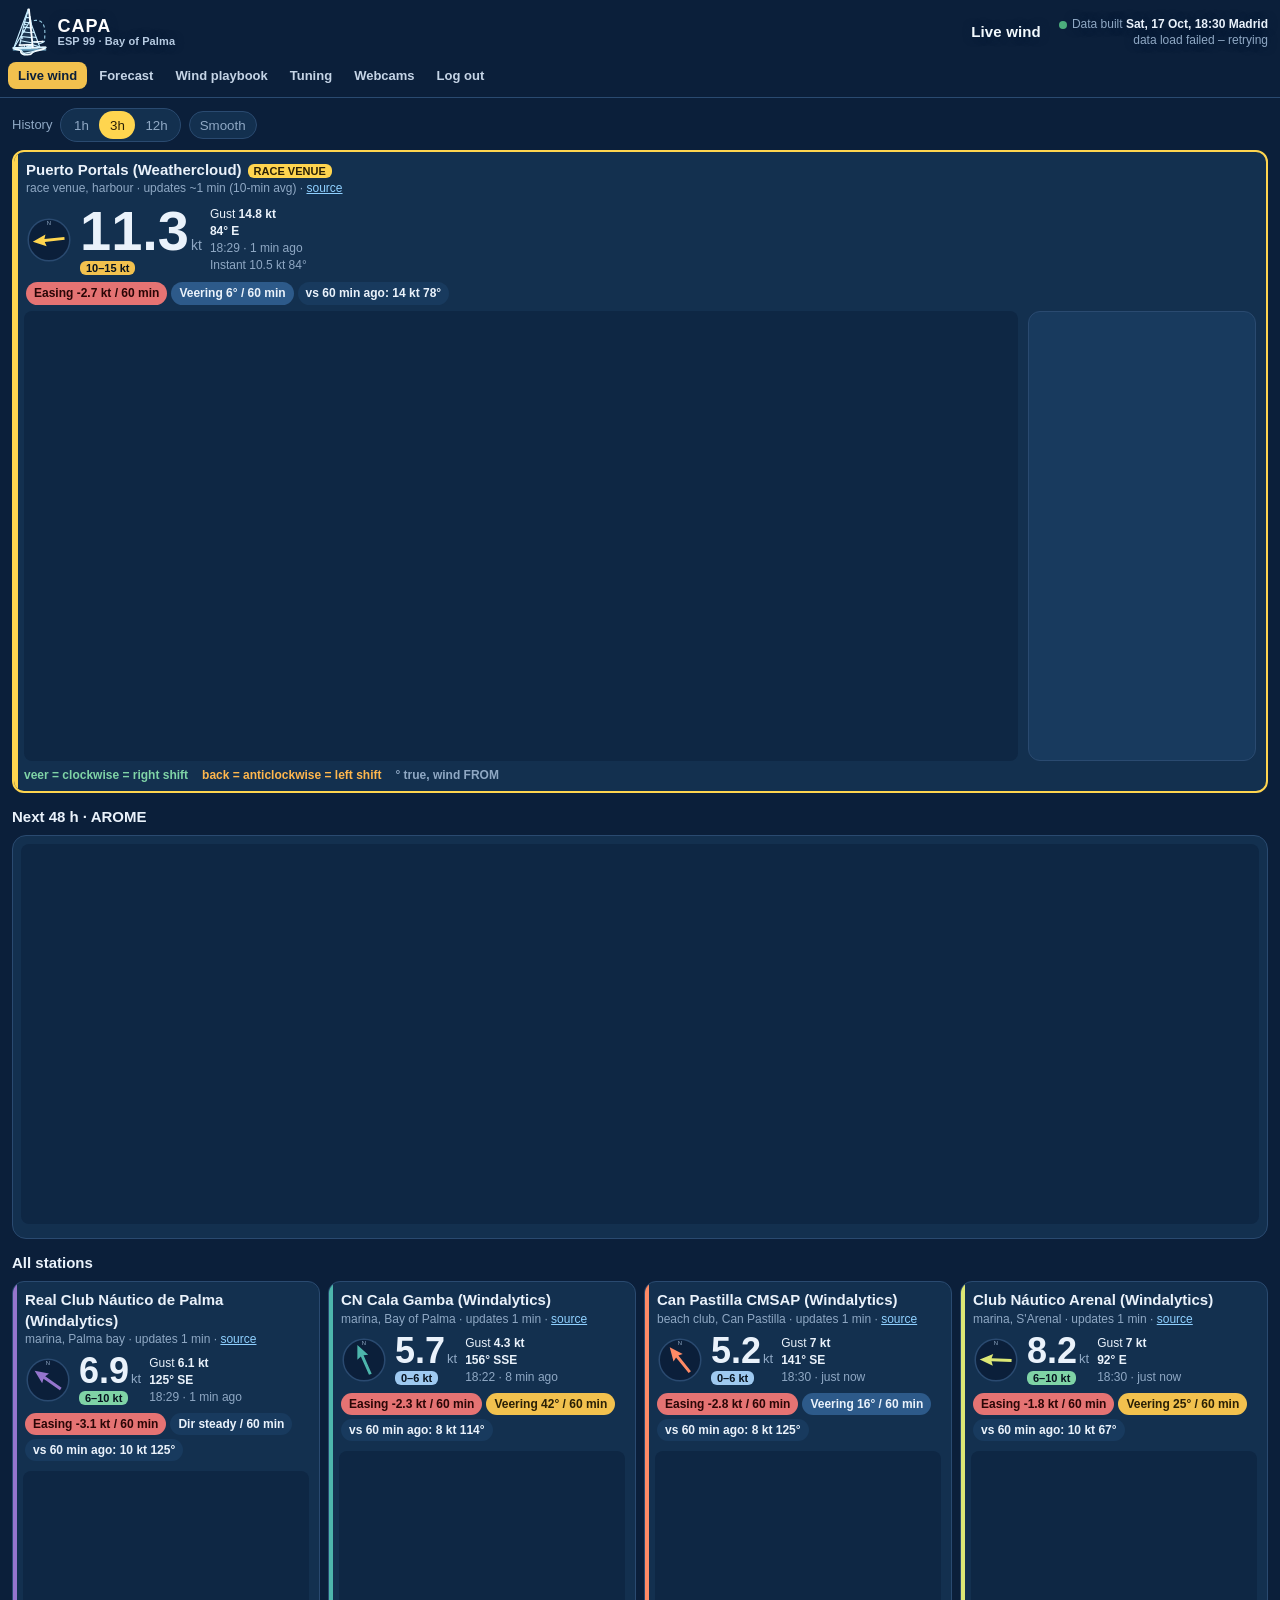
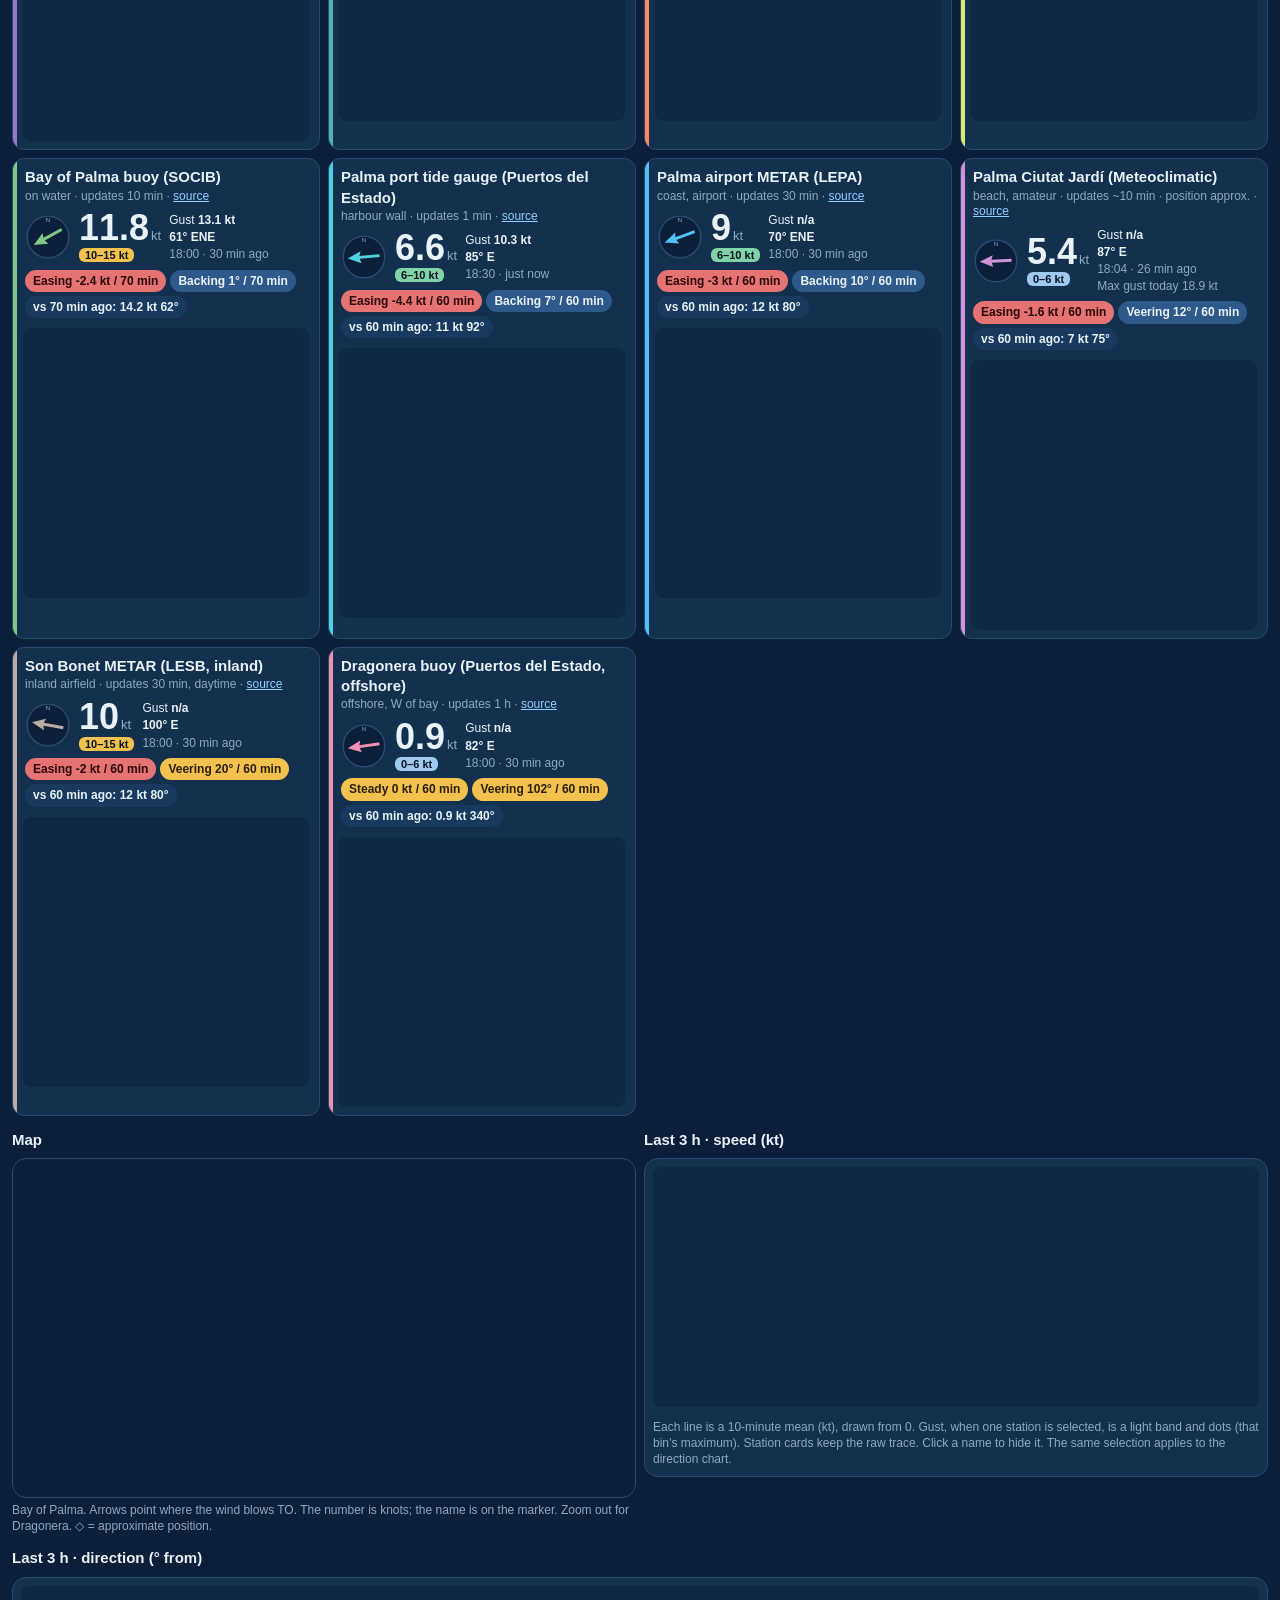
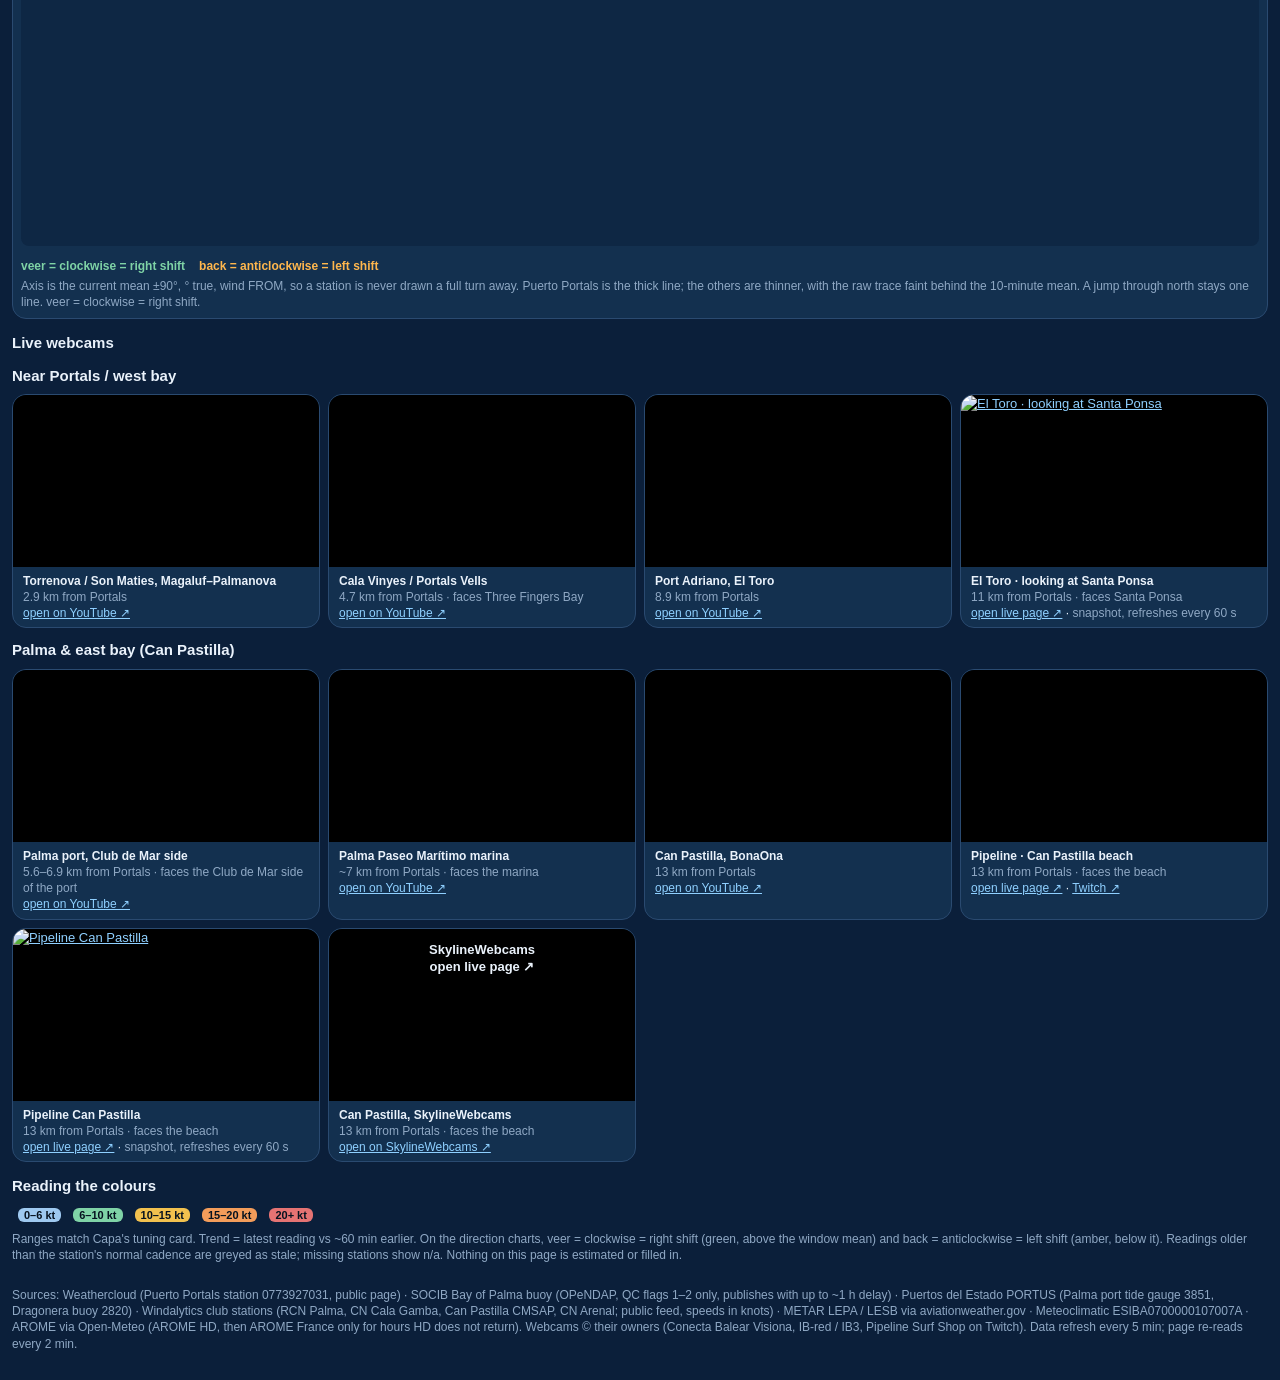
==== commit 8efc88a0: "Use the Dragon line drawing as the site logo. The sail mark is replaced by a cropped wireframe of th" ====
--- a/site/index.html
+++ b/site/index.html
@@ -98,9 +98,8 @@
 #webcams{scroll-margin-top:calc(var(--head-h) + 8px)}
 </style></head><body>
 <header class="sitehead home">
-  <img class="dragon" src="assets/dragon_capa_final_transparent.svg" alt="">
   <div class="sitebar">
-    <a class="brand" href="./"><img class="mark" src="assets/capa-logo.svg" alt="" width="36" height="36"><span class="word"><span class="capa">CAPA</span><span class="eye">ESP 99 · Bay of Palma</span></span></a>
+    <a class="brand" href="./"><img class="mark" src="assets/capa-logo.svg" alt="" width="36" height="48"><span class="word"><span class="capa">CAPA</span><span class="eye">ESP 99 · Bay of Palma</span></span></a>
     <h1>Live wind</h1>
     <div class="headmeta upd"><span class="dot" id="dot"></span>Data built <b id="gen">–</b><br><span id="age">loading…</span></div>
   </div>
--- a/site/assets/brand.css
+++ b/site/assets/brand.css
@@ -1,13 +1,11 @@
-/* Shared CAPA chrome. Sticky nav, sail mark, Dragon watermark. */
-:root{--amber:#f5c542;--head-h:92px}
+/* Shared CAPA chrome. Sticky nav and the Dragon line-drawing mark. */
+:root{--amber:#f5c542;--head-h:108px}
 header.sitehead{display:block;margin:0;gap:0;flex-wrap:nowrap;align-items:stretch;justify-content:flex-start}
 .sitehead{position:sticky;top:0;z-index:50;background:#0B1F3A;border-bottom:1px solid #2A4A70;overflow:hidden}
-.sitehead .dragon{position:absolute;right:-10px;top:0;width:min(250px,50vw);height:170%;object-fit:cover;object-position:62% 36%;opacity:.12;pointer-events:none;user-select:none}
-.sitehead.home{--head-h:104px}
-.sitehead.home .dragon{width:min(620px,86vw);height:230%;object-position:70% 34%;opacity:.18;right:-18px}
+.sitehead.home{--head-h:120px}
 .sitebar{position:relative;z-index:1;max-width:1440px;margin:0 auto;padding:8px 12px 0;display:flex;align-items:center;gap:10px;min-width:0}
-.brand{display:flex;align-items:center;gap:8px;min-width:0;text-decoration:none;color:inherit}
-.brand .mark{width:36px;height:36px;flex:0 0 36px;display:block}
+.brand{display:flex;align-items:center;gap:10px;min-width:0;text-decoration:none;color:inherit}
+.brand .mark{width:auto;height:48px;flex:0 0 auto;display:block}
 .word{display:flex;flex-direction:column;min-width:max-content;line-height:1.05}
 .word .capa{font-weight:800;letter-spacing:.06em;font-size:18px;color:#fff}
 .word .eye{font-size:11px;font-weight:600;color:#b7cbe2;letter-spacing:.01em;white-space:nowrap}
@@ -25,13 +23,9 @@
   .sitebar{flex-wrap:wrap;row-gap:2px}
   .brand{flex:0 0 auto}
   .sitehead h1{margin-left:8px;font-size:14px}
-  .headmeta{flex:1 0 100%;margin:0 0 2px 44px;text-align:left}
-  .brand .mark{width:32px;height:32px;flex-basis:32px}
+  .headmeta{flex:1 0 100%;margin:0 0 2px 0;text-align:left}
+  .brand .mark{height:40px}
   .word .capa{font-size:16px}
-  .sitenav{padding:4px 6px 7px}
-  .sitenav a{font-size:13px;padding:7px 9px}
-  .sitehead .dragon,.sitehead.home .dragon{width:min(168px,44vw);opacity:.14;right:-36px}
+  .sitenav{padding:4px 2px 7px;gap:0}
+  .sitenav a{font-size:12px;padding:7px 3px}
 }
-@media(min-width:900px){
-  .sitehead.home .dragon{max-width:520px;height:190%}
-}
